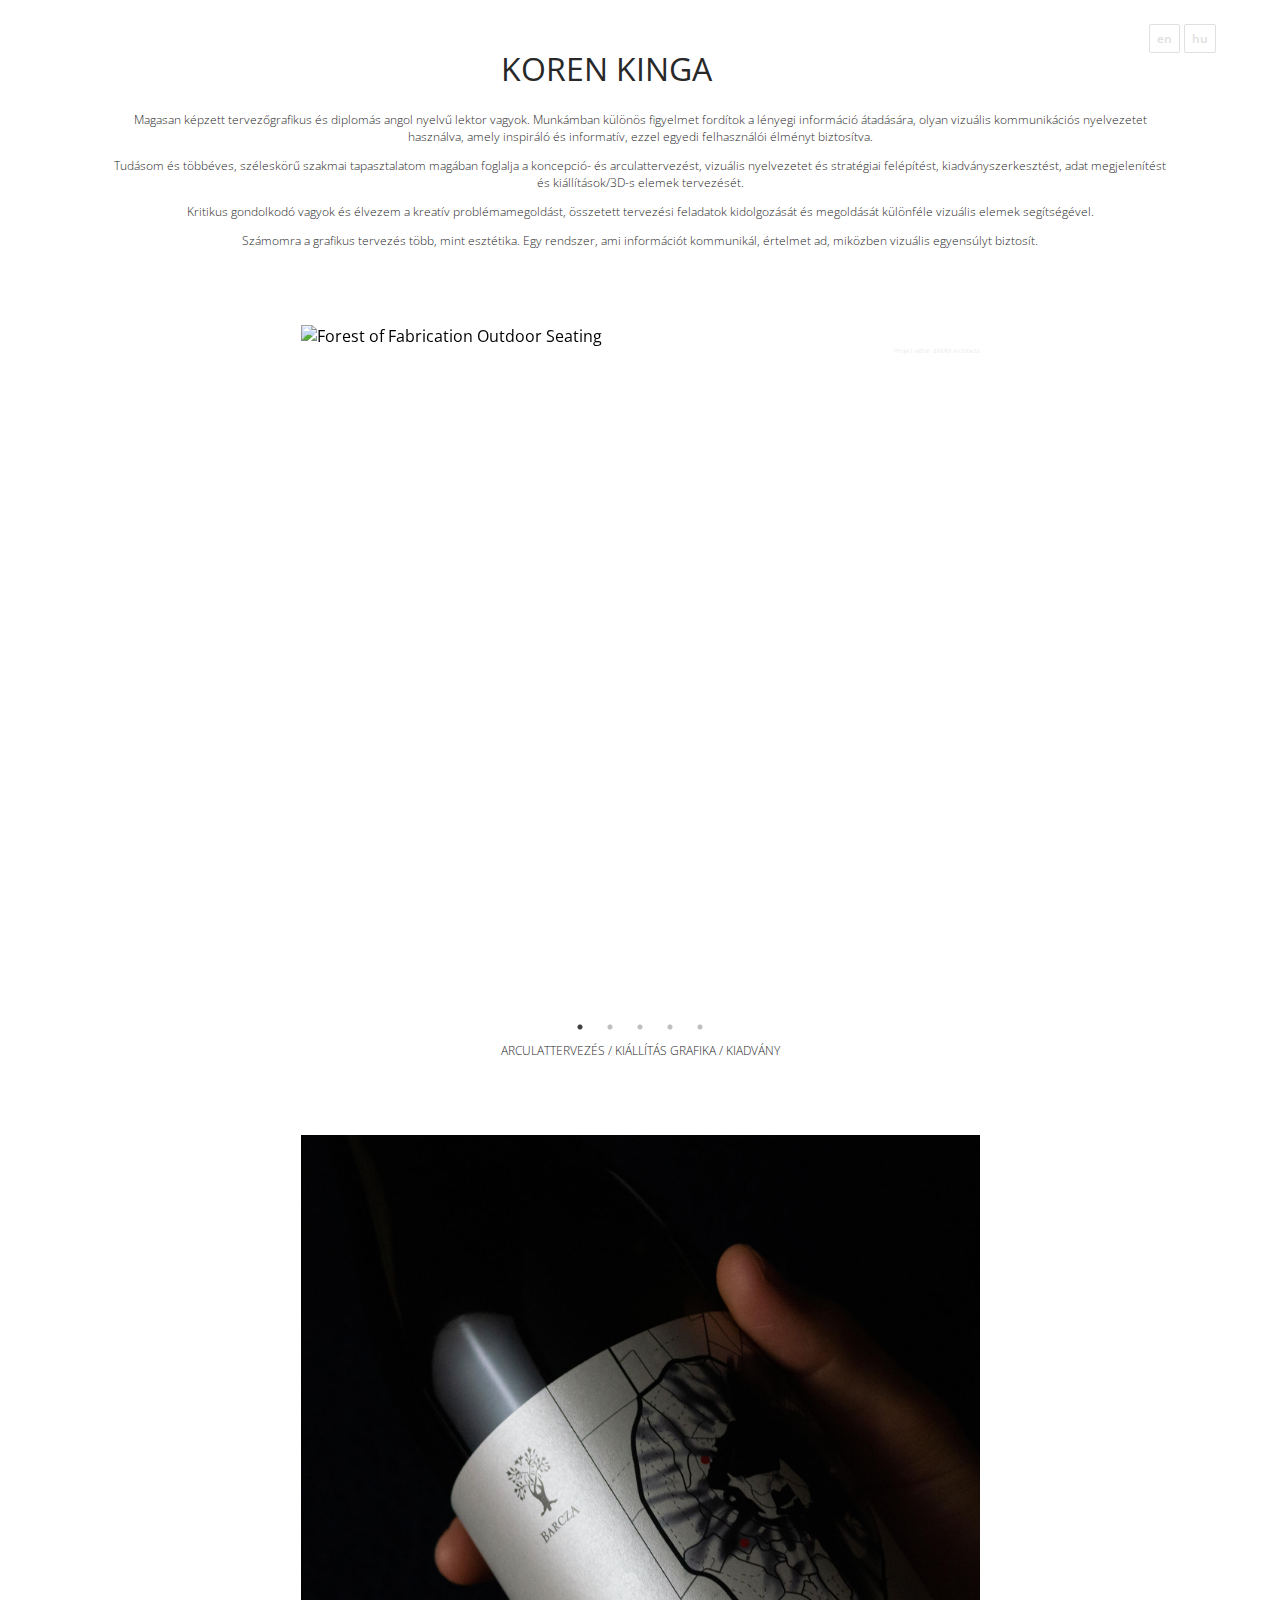
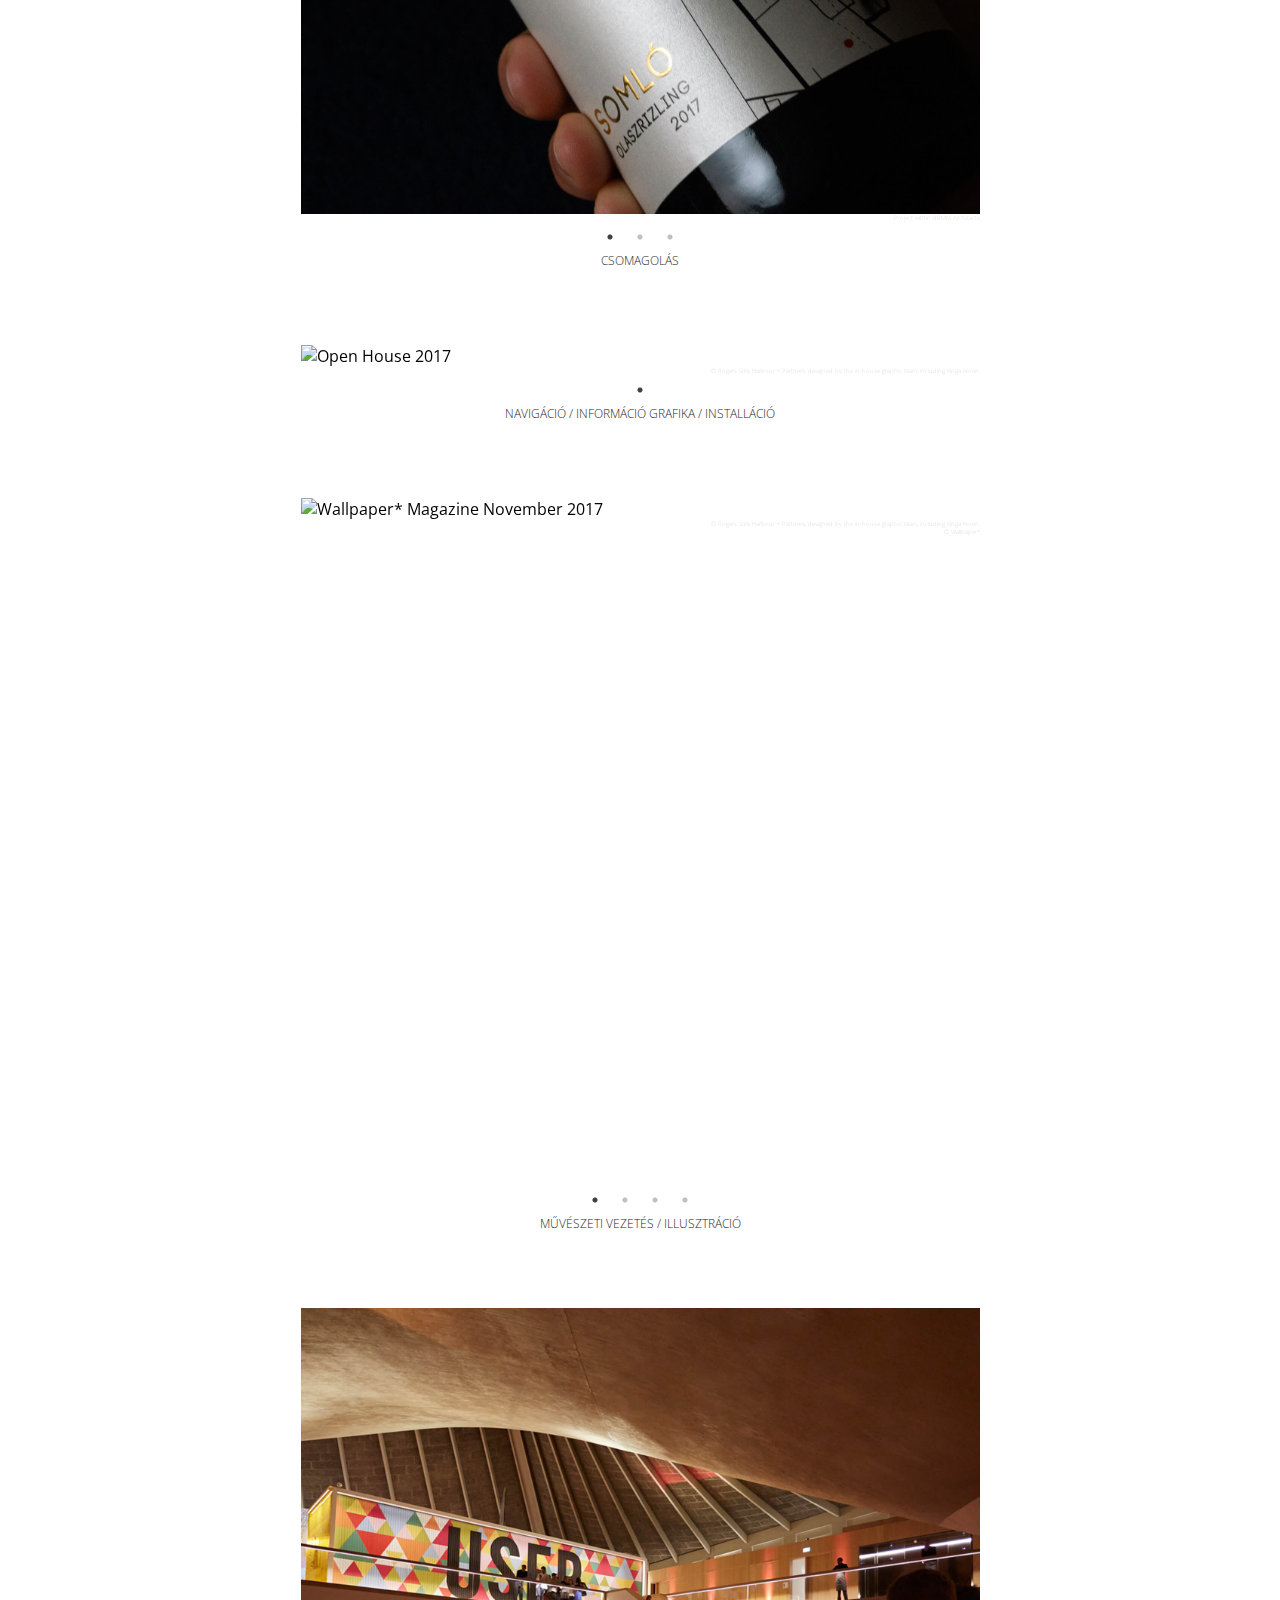
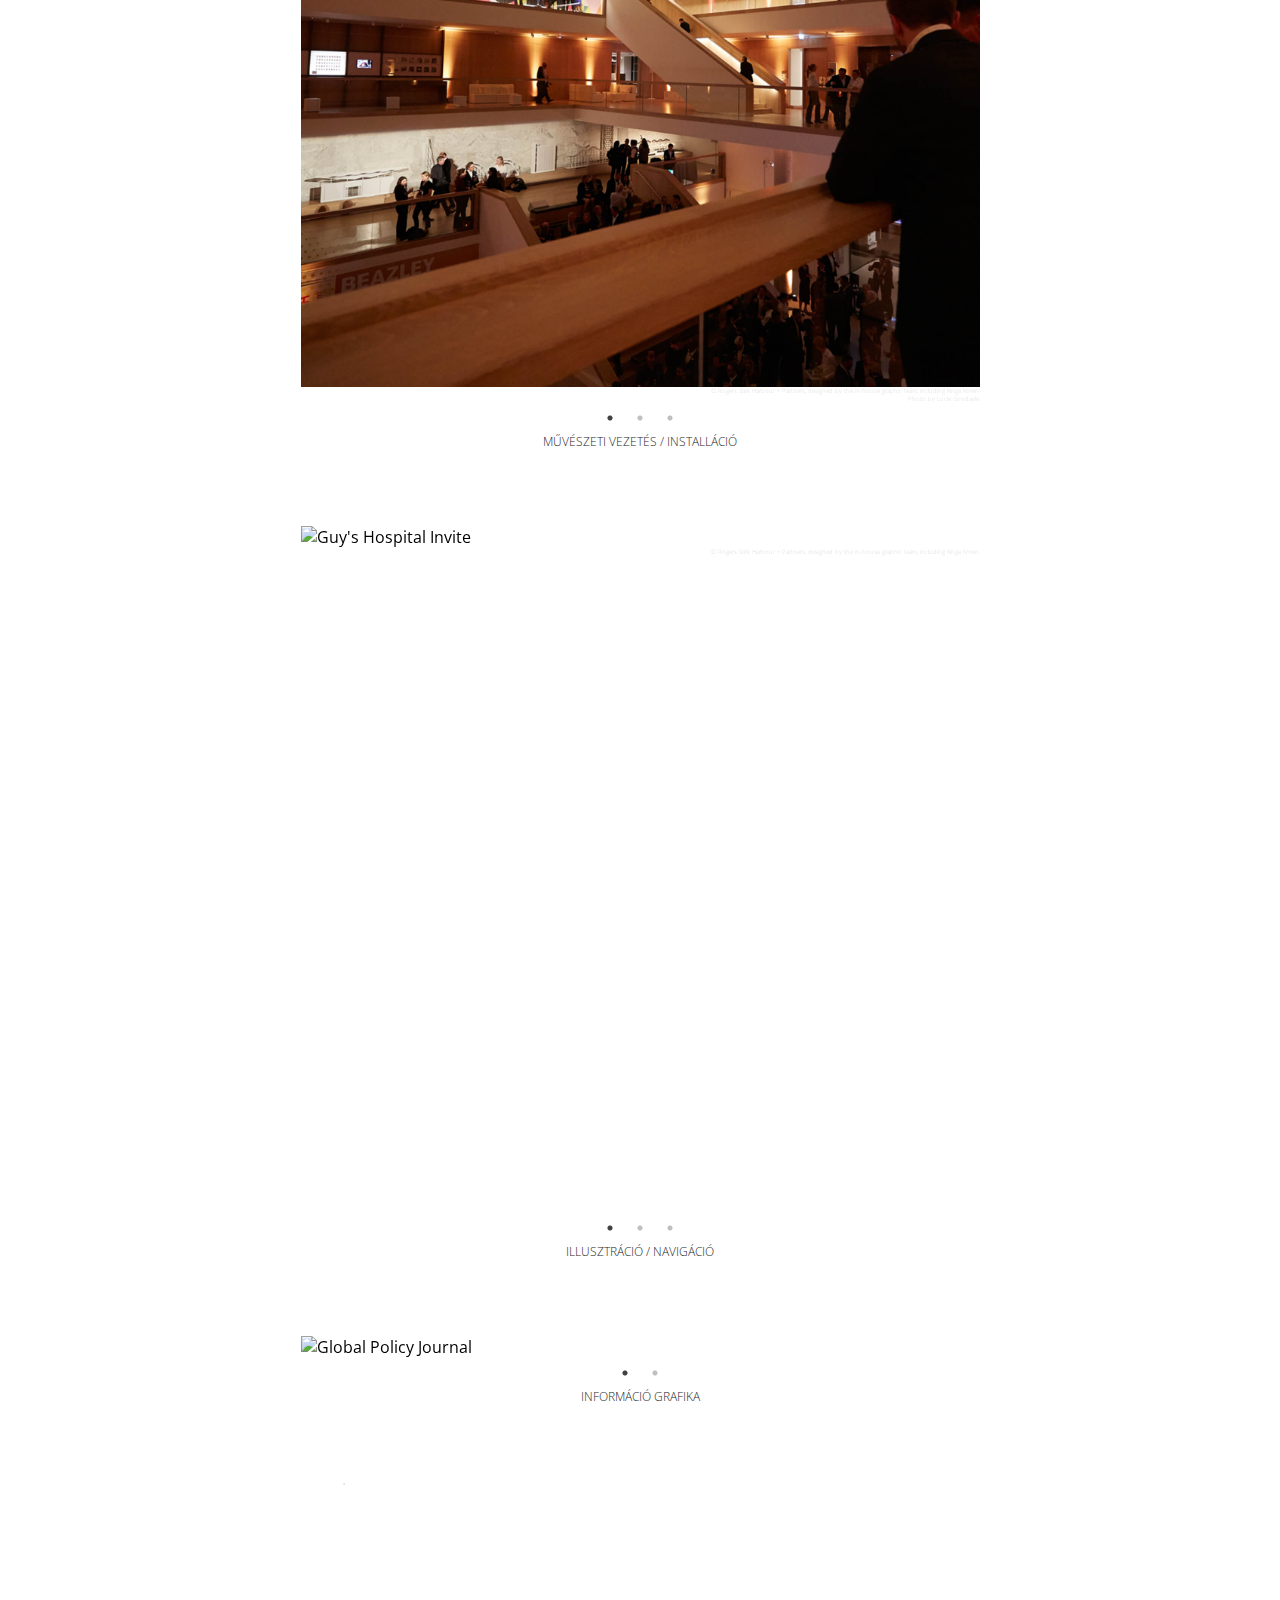
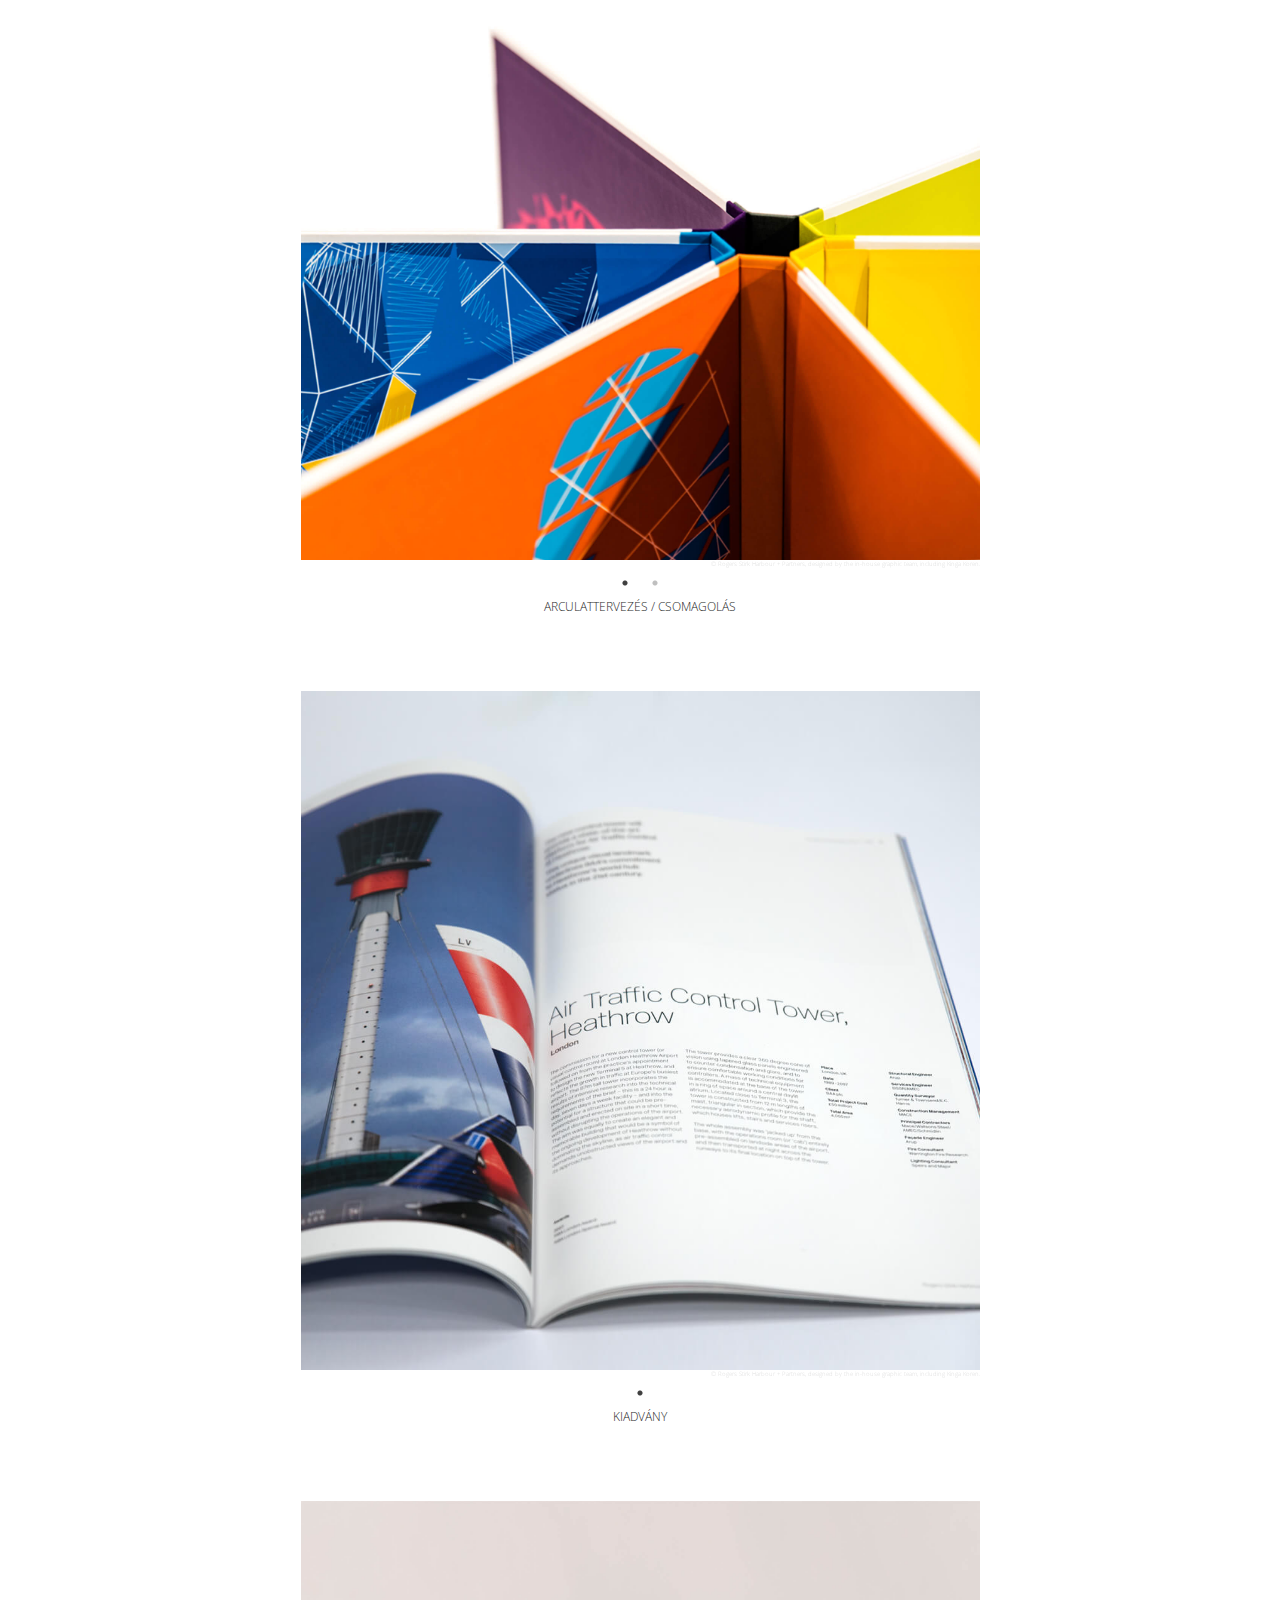
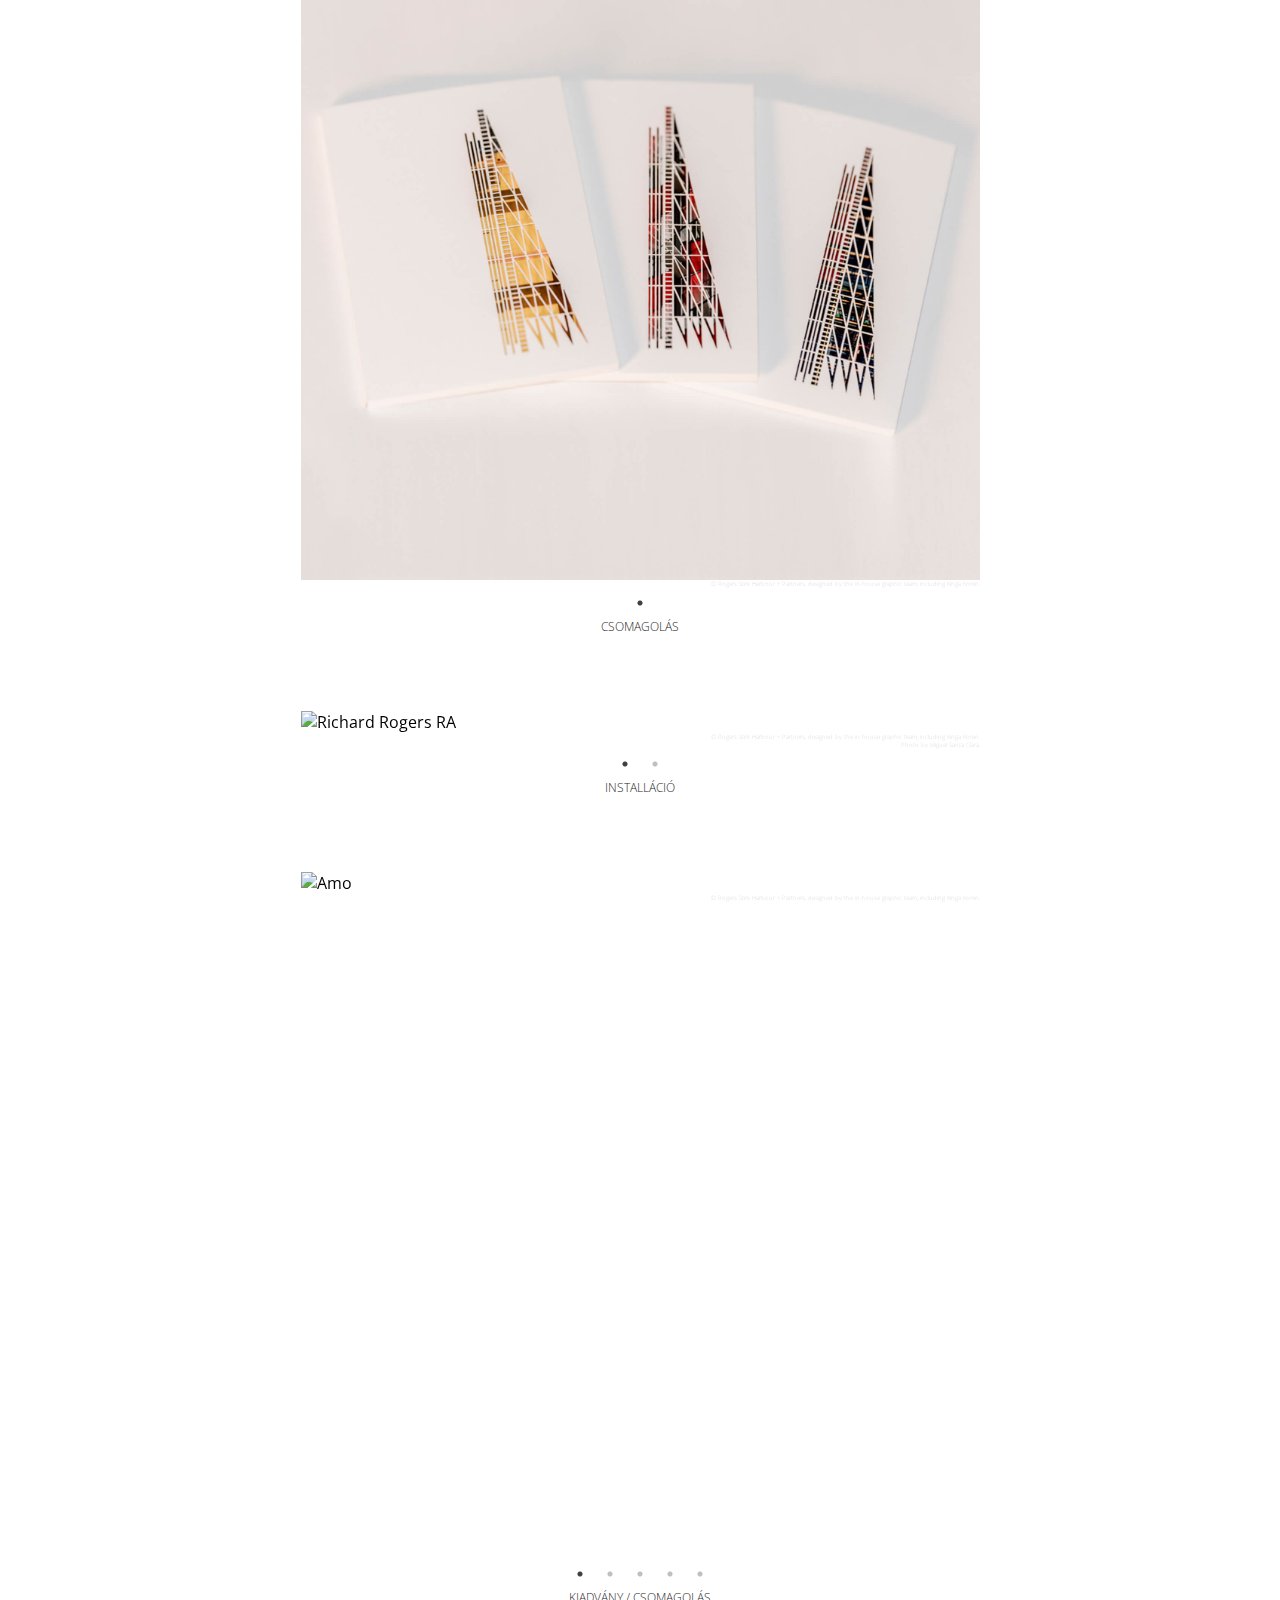
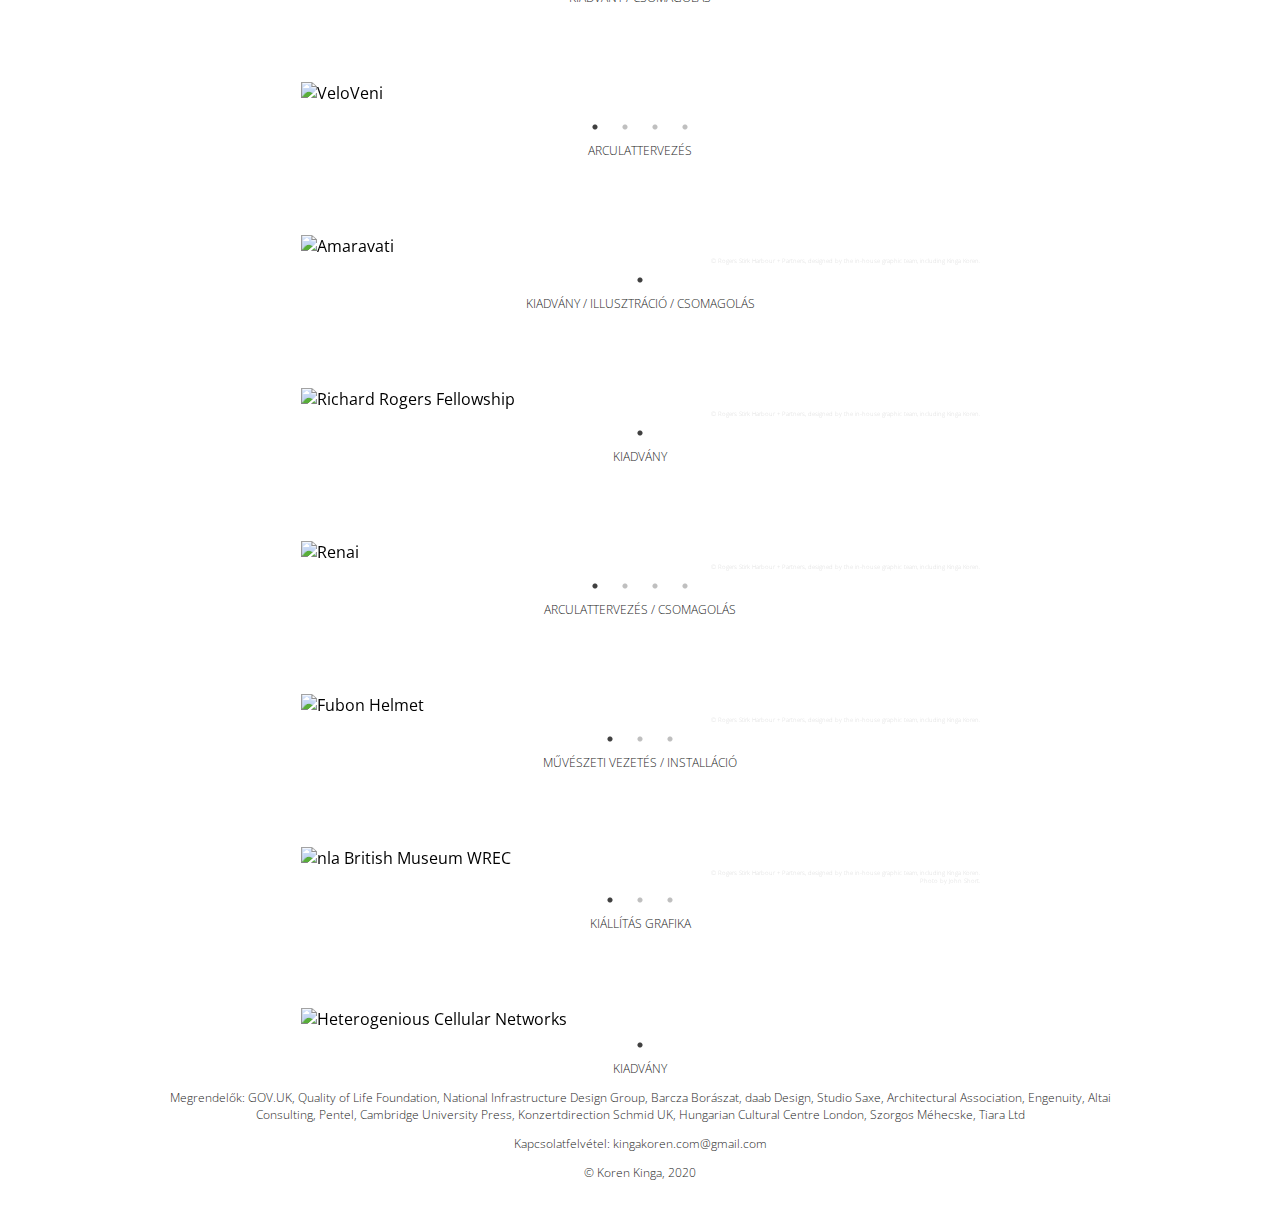
==== hu.html @ 3af0f58b "Text update" ====
<!DOCTYPE html>
<html>
<head>
<meta charset="UTF-8">
<meta name="viewport" content="width=device-width">
<title>Kinga Koren</title>
<link rel="stylesheet" type="text/css" href="application.css" media="screen" />
<link rel="stylesheet" href="https://fonts.googleapis.com/css?family=Open+Sans:300,400,600,700&amp;lang=en" />
<link rel="stylesheet" type="text/css" href="slick/slick.css"/>
<link rel="stylesheet" type="text/css" href="slick/slick-theme.css"/>
</head>

<body>
  <div class='language-block'>
    <a href="./index.html">en</a>
    <a class='active' href="">hu</a>
  </div>
<h1>KOREN KINGA</h1>
<h2>
  <p>Magasan képzett tervezőgrafikus és diplomás angol nyelvű lektor vagyok. Munkámban különös figyelmet fordítok a lényegi információ átadására, olyan vizuális kommunikációs nyelvezetet használva, amely inspiráló és informatív, ezzel egyedi felhasználói élményt biztosítva.</p>
  <p>Tudásom és többéves, széleskörű szakmai tapasztalatom magában foglalja a koncepció- és arculattervezést, vizuális nyelvezetet és stratégiai felépítést, kiadványszerkesztést, adat megjelenítést és kiállítások/3D-s elemek tervezését.</p>
  <p>Kritikus gondolkodó vagyok és élvezem a kreatív problémamegoldást, összetett tervezési feladatok kidolgozását és megoldását különféle vizuális elemek segítségével.</p>
  <p>Számomra a grafikus tervezés több, mint esztétika. Egy rendszer, ami információt kommunikál, értelmet ad, miközben vizuális egyensúlyt biztosít.</p>
</h2>

<section>
  <div class='slick-project project-block'>
    <figure>
      <img src="images/kingakoren_forestoffabricationoutdoorseating.jpg" alt="Forest of Fabrication Outdoor Seating" style="width:100%">
      <figcaption>Project within dRMM Architects</figcaption>
    </figure>
    <figure>
      <img src="images/kingakoren_forestoffabricationstreetfront.jpg" alt="Forest of Fabrication Street Front" style="width:100%">
      <figcaption>Project within dRMM Architects</figcaption>
    </figure>
    <figure>
      <img src="images/kingakoren_forestoffabricationoverview.jpg" alt="Forest of Fabrication" style="width:100%">
      <figcaption>Project within dRMM Architects</figcaption>
    </figure>
    <figure>
      <img src="images/kingakoren_forestoffabricationcollateral.jpg" alt="Forest of Fabrication Collateral" style="width:100%">
      <figcaption>Project within dRMM Architects</figcaption>
    </figure>
    <figure>
      <img src="images/kingakoren_forestoffabricationposter.jpg" alt="Forest of Fabrication Poster" style="width:100%">
      <figcaption>Project within dRMM Architects</figcaption>
    </figure>
  </div>
  <h2><p></p>ARCULATTERVEZÉS / KIÁLLÍTÁS GRAFIKA / KIADVÁNY</h2>

  <div class='slick-project project-block'>
    <figure>
      <img src="images/kingakoren_barcza1.jpg" alt="Barcza Pinc&#233;szet" style="width:100%">
      <figcaption>Project within dRMM Architects</figcaption>
    </figure>
    <figure>
      <img src="images/kingakoren_barcza2.jpg" alt="Barcza Pinc&#233;szet" style="width:100%">
      <figcaption>Project within dRMM Architects</figcaption>
    </figure>
    <figure>
      <img src="images/kingakoren_barcza3.jpg" alt="Barcza Pinc&#233;szet" style="width:100%">
    </figure>
  </div>
  <h2><p></p>CSOMAGOLÁS</h2>

  <div class='slick-project project-block'>
    <figure>
      <img src="images/kingakoren_openhouse2017.jpg" alt="Open House 2017" style="width:100%">
      <figcaption>&#169; Rogers Stirk Harbour + Partners, designed by the in-house graphic team, including Kinga Koren.</figcaption>
    </figure>
  </div>
  <h2>NAVIGÁCIÓ / INFORMÁCIÓ GRAFIKA / INSTALLÁCIÓ</h2>

  <div class='slick-project project-block'>
    <figure>
      <img src="images/kingakoren_wallpaper1.jpg" alt="Wallpaper* Magazine November 2017" style="width:100%">
      <figcaption>&#169; Rogers Stirk Harbour + Partners, designed by the in-house graphic team, including Kinga Koren.</figcaption>
      <figcaption>&#169; Wallpaper*</figcaption>
    </figure>
    <figure>
      <img src="images/kingakoren_wallpaper2.jpg" alt="Wallpaper* Magazine November 2017" style="width:100%">
      <figcaption>&#169; Rogers Stirk Harbour + Partners, designed by the in-house graphic team, including Kinga Koren.</figcaption>
    </figure>
    <figure>
      <img src="images/kingakoren_wallpaper3.jpg" alt="Wallpaper* Magazine November 2017" style="width:100%">
      <figcaption>&#169; Rogers Stirk Harbour + Partners, designed by the in-house graphic team, including Kinga Koren.</figcaption>
    </figure>
    <figure>
      <img src="images/kingakoren_barangaroo.jpg" alt="Barangaroo" style="width:100%">
      <figcaption>&#169; Rogers Stirk Harbour + Partners, designed by the in-house graphic team, including Kinga Koren.</figcaption>
    </figure>
  </div>
  <h2>MŰVÉSZETI VEZETÉS / ILLUSZTRÁCIÓ</h2>

  <div class='slick-project project-block'>
    <figure>
      <img src="images/kingakoren_rshp10a.jpg" alt="RSHP's 10th Anniversary Party" style="width:100%">
      <figcaption>&#169; Rogers Stirk Harbour + Partners, designed by the in-house graphic team, including Kinga Koren.</figcaption>
      <figcaption>Photo by Lucie Goodayle.</figcaption>
    </figure>
    <figure>
      <img src="images/kingakoren_rshp10b.jpg" alt="RSHP's 10th Anniversary Party Installation" style="width:100%">
      <figcaption>&#169; Rogers Stirk Harbour + Partners, designed by the in-house graphic team, including Kinga Koren. Photo by Lucie Goodayle.</figcaption>
    </figure>
    <figure>
      <img src="images/kingakoren_rshp10c.jpg" alt="RSHP's 10th Anniversary Party Installation" style="width:100%">
      <figcaption>&#169; Rogers Stirk Harbour + Partners, designed by the in-house graphic team, including Kinga Koren. Photo by Lucie Goodayle.</figcaption>
    </figure>
  </div>
  <h2>MŰVÉSZETI VEZETÉS / INSTALLÁCIÓ</h2>

  <div class='slick-project project-block'>
    <figure>
      <img src="images/kingakoren_guyshospitalinvite.jpg" alt="Guy's Hospital Invite" style="width:100%">
      <figcaption>&#169; Rogers Stirk Harbour + Partners, designed by the in-house graphic team, including Kinga Koren.</figcaption>
    </figure>
    <figure>
      <img src="images/kingakoren_guyshospitalsavethedate.jpg" alt="Guy's Hospital Map" style="width:100%">
      <figcaption>&#169; Rogers Stirk Harbour + Partners, designed by the in-house graphic team, including Kinga Koren.</figcaption>
    </figure>
    <figure>
      <img src="images/kingakoren_guyshospitalmap.jpg" alt="Guy's Hospital Map" style="width:100%">
      <figcaption>&#169; Rogers Stirk Harbour + Partners, designed by the in-house graphic team, including Kinga Koren.</figcaption>
    </figure>
  </div>
  <h2>ILLUSZTRÁCIÓ / NAVIGÁCIÓ</h2>

  <div class='slick-project project-block'>
    <figure>
      <img src="images/kingakoren_globalpolicyjournal1.jpg" alt="Global Policy Journal" style="width:100%">
      <figcaption></figcaption>
    </figure>
    <figure>
      <img src="images/kingakoren_globalpolicyjournal2.jpg" alt="Global Policy Journal" style="width:100%">
      <figcaption></figcaption>
    </figure>
  </div>
  <h2>INFORMÁCIÓ GRAFIKA</h2>

  <div class='slick-project project-block'>
    <figure>
      <img src="images/kingakoren_melbournemetro2.jpg" alt="Melbourne Metro Arden" style="width:100%">
      <figcaption>&#169; Rogers Stirk Harbour + Partners, designed by the in-house graphic team, including Kinga Koren.</figcaption>
    </figure>
    <figure>
      <img src="images/kingakoren_melbournemetro1.jpg" alt="Melbourne Metro" style="width:100%">
      <figcaption>&#169; Rogers Stirk Harbour + Partners, designed by the in-house graphic team, including Kinga Koren.</figcaption>
    </figure>
  </div>
  <h2>ARCULATTERVEZÉS / CSOMAGOLÁS</h2>

  <div class='slick-project project-block'>
    <figure>
      <img src="images/kingakoren_rshpcatalogue.jpg" alt="RSHP Catalogue" style="width:100%">
      <figcaption>&#169; Rogers Stirk Harbour + Partners, designed by the in-house graphic team, including Kinga Koren.</figcaption>
    </figure>
  </div>
  <h2>KIADVÁNY</h2>

  <div class='slick-project project-block'>
    <figure>
      <img src="images/kingakoren_postcardpack.jpg" alt="Postcards" style="width:100%">
      <figcaption>&#169; Rogers Stirk Harbour + Partners, designed by the in-house graphic team, including Kinga Koren.</figcaption>
    </figure>
  </div>
  <h2>CSOMAGOLÁS</h2>

  <div class='slick-project project-block'>
    <figure>
      <img src="images/kingakoren_richardrogersexhibition1.jpg" alt="Richard Rogers RA" style="width:100%">
      <figcaption>&#169; Rogers Stirk Harbour + Partners, designed by the in-house graphic team, including Kinga Koren.</figcaption>
      <figcaption>Photo by Miguel Santa Clara.</figcaption>
    </figure>
    <figure>
      <img src="images/kingakoren_richardrogersexhibition2.jpg" alt="Richard Rogers RA" style="width:100%">
      <figcaption>&#169; Rogers Stirk Harbour + Partners, designed by the in-house graphic team, including Kinga Koren.</figcaption>
      <figcaption>Photo by Miguel Santa Clara.</figcaption>
    </figure>
  </div>
  <h2>INSTALLÁCIÓ</h2>

  <div class='slick-project project-block'>
    <figure>
      <img src="images/kingakoren_amo1.jpg" alt="Amo" style="width:100%">
      <figcaption>&#169; Rogers Stirk Harbour + Partners, designed by the in-house graphic team, including Kinga Koren.</figcaption>
    </figure>
    <figure>
      <img src="images/kingakoren_amo2.jpg" alt="Amo" style="width:100%">
      <figcaption>&#169; Rogers Stirk Harbour + Partners, designed by the in-house graphic team, including Kinga Koren.</figcaption>
    </figure>
    <figure>
      <img src="images/kingakoren_amopages.jpg" alt="Amo" style="width:100%">
      <figcaption>&#169; Rogers Stirk Harbour + Partners, designed by the in-house graphic team, including Kinga Koren.</figcaption>
    </figure>
    <figure>
      <img src="images/kingakoren_amospread.jpg" alt="Amo" style="width:100%">
      <figcaption>&#169; Rogers Stirk Harbour + Partners, designed by the in-house graphic team, including Kinga Koren.</figcaption>
    </figure>
    <figure>
      <img src="images/kingakoren_amo3.jpg" alt="Amo" style="width:100%">
      <figcaption>&#169; Rogers Stirk Harbour + Partners, designed by the in-house graphic team, including Kinga Koren.</figcaption>
    </figure>
  </div>
  <h2>KIADVÁNY / CSOMAGOLÁS</h2>

  <div class='slick-project project-block'>
    <figure>
      <img src="images/kingakoren_velovenilogo.jpg" alt="VeloVeni" style="width:100%">
      <figcaption></figcaption>
    </figure>
    <figure>
      <img src="images/kingakoren_veloveni1.jpg" alt="VeloVeni" style="width:100%">
      <figcaption>Photo by Mark Gorton, Rogers Stirk Harbour + Partners.</figcaption>
    </figure>
    <figure>
      <img src="images/kingakoren_veloveni2.jpg" alt="VeloVeni" style="width:100%">
      <figcaption></figcaption>
    </figure>
    <figure>
      <img src="images/kingakoren_veloveni3.jpg" alt="VeloVeni" style="width:100%">
      <figcaption></figcaption>
    </figure>
  </div>
  <h2>ARCULATTERVEZÉS</h2>

  <div class='slick-project project-block'>
    <figure>
      <img src="images/kingakoren_amaravati.jpg" alt="Amaravati" style="width:100%">
      <figcaption>&#169; Rogers Stirk Harbour + Partners, designed by the in-house graphic team, including Kinga Koren.</figcaption>
    </figure>
  </div>
  <h2>KIADVÁNY / ILLUSZTRÁCIÓ / CSOMAGOLÁS</h2>

  <div class='slick-project project-block'>
    <figure>
      <img src="images/kingakoren_rrfellowship.jpg" alt="Richard Rogers Fellowship" style="width:100%">
      <figcaption>&#169; Rogers Stirk Harbour + Partners, designed by the in-house graphic team, including Kinga Koren.</figcaption>
    </figure>
  </div>
  <h2>KIADVÁNY</h2>

  <div class='slick-project project-block'>
    <figure>
      <img src="images/kingakoren_renai1.jpg" alt="Renai" style="width:100%">
      <figcaption>&#169; Rogers Stirk Harbour + Partners, designed by the in-house graphic team, including Kinga Koren.</figcaption>
    </figure>
    <figure>
      <img src="images/kingakoren_renailogo.jpg" alt="Renai" style="width:100%">
      <figcaption>&#169; Rogers Stirk Harbour + Partners, designed by the in-house graphic team, including Kinga Koren.</figcaption>
    </figure>
    <figure>
      <img src="images/kingakoren_renaicover.jpg" alt="Renai" style="width:100%">
      <figcaption>&#169; Rogers Stirk Harbour + Partners, designed by the in-house graphic team, including Kinga Koren.</figcaption>
    </figure>
    <figure>
      <img src="images/kingakoren_renai2.jpg" alt="Renai" style="width:100%">
      <figcaption>&#169; Rogers Stirk Harbour + Partners, designed by the in-house graphic team, including Kinga Koren.</figcaption>
    </figure>
  </div>
  <h2>ARCULATTERVEZÉS / CSOMAGOLÁS</h2>

  <div class='slick-project project-block'>
    <figure>
      <img src="images/kingakoren_fubonhelmet1.jpg" alt="Fubon Helmet" style="width:100%">
      <figcaption>&#169; Rogers Stirk Harbour + Partners, designed by the in-house graphic team, including Kinga Koren.</figcaption>
    </figure>
    <figure>
      <img src="images/kingakoren_fubonhelmet2.jpg" alt="Fubon Helmet" style="width:100%">
      <figcaption>&#169; Rogers Stirk Harbour + Partners, designed by the in-house graphic team, including Kinga Koren.</figcaption>
    </figure>
    <figure>
      <img src="images/kingakoren_fubonhelmet3.jpg" alt="Fubon Helmet" style="width:100%">
      <figcaption>&#169; Rogers Stirk Harbour + Partners, designed by the in-house graphic team, including Kinga Koren.</figcaption>
    </figure>
  </div>
  <h2>MŰVÉSZETI VEZETÉS / INSTALLÁCIÓ</h2>

  <div class='slick-project project-block'>
    <figure>
      <img src="images/kingakoren_nlabritishmuseum1.jpg" alt="nla British Museum WREC" style="width:100%">
      <figcaption>&#169; Rogers Stirk Harbour + Partners, designed by the in-house graphic team, including Kinga Koren.</figcaption>
      <figcaption>Photo by John Short.</figcaption>
    </figure>
    <figure>
      <img src="images/kingakoren_nlabritishmuseum2.jpg" alt="nla British Museum WREC" style="width:100%">
      <figcaption>&#169; Rogers Stirk Harbour + Partners, designed by the in-house graphic team, including Kinga Koren.</figcaption>
      <figcaption>Photo by John Short.</figcaption>
    </figure>
    <figure>
      <img src="images/kingakoren_nlabritishmuseum3.jpg" alt="nla British Museum WREC" style="width:100%">
      <figcaption>&#169; Rogers Stirk Harbour + Partners, designed by the in-house graphic team, including Kinga Koren.</figcaption>
      <figcaption>Photo by John Short.</figcaption>
    </figure>
  </div>
  <h2>KIÁLLÍTÁS GRAFIKA</h2>

  <div class='slick-project project-block'>
    <figure>
      <img src="images/kingakoren_heterogeniouscellularnetworks.jpg" alt="Heterogenious Cellular Networks" style="width:100%">
      <figcaption></figcaption>
    </figure>
  </div>
  <h2>KIADVÁNY</h2>

  <h3>
    <p>Megrendelők: GOV.UK, Quality of Life Foundation, National Infrastructure Design Group, Barcza Borászat, daab Design, Studio Saxe, Architectural Association, Engenuity, Altai Consulting, Pentel, Cambridge University Press, Konzertdirection Schmid UK, Hungarian Cultural Centre London, Szorgos Méhecske, Tiara Ltd</p>
    <p>Kapcsolatfelvétel: kingakoren.com@gmail.com</p>
    <p></p>
    <p></p>
        <p>&#169; Koren Kinga, 2020</p>
    <p></p>
  </h3>
</section>

  <script type="text/javascript" src="https://code.jquery.com/jquery-3.4.1.min.js"></script>
  <script type="text/javascript" src="slick/slick.min.js"></script>

  <script type="text/javascript">
    $(document).ready(function(){
      $('.slick-project').slick({
        arrows: false,
        dots: true
      });
    });
  </script>

</body>

</html>
---- application.css ----
body {
   font-family: 'Open Sans',sans-serif;
   margin: 0;
   padding: 2% 5%;
}
div, figure {
  outline: none;
  margin-bottom: 0;
}
section {
  margin: 10px auto;
  padding: 0 3%;
  position: relative;
}

.project-block {
  width: 70%;
  margin: 60px auto 0px;
}

p {
  display: block;
  margin-top: 1em;
  margin-bottom: 1em;
  margin-left: 50px;
  margin-right: 50px;
}

@media only screen and (max-width: 600px)  {
  .project-block {
    width: 90%;
    margin: 40px auto 0px;
  }
  figure {
    margin: 0 auto;
  }
  p {
    margin: 1em 2%;
  }
}

h1 {
  color: #282828;
  font-weight: 400;
  text-align: center;
}

h2 {
  color: #282828;
  font-weight: 300;
  font-size: 12px;
  text-align: center;
}

h3 {
  color: #282828;
  font-weight: 300;
  font-size: 12px;
  text-align: center;
}

figcaption {
  color: #E0E0E0;
  font-weight: 300;
  font-size: 6px;
  text-align: right;
}

.language-block > a {
  color: #E0E0E0;
  font-weight: 600;
  font-size: 12px;
  text-align: center;
  text-decoration: none;
  padding: 5px 7px;
  border: 1px solid #E0E0E0;
  border-radius: 2px;
}

.language-block a:hover:not(.active) {
  color: #282828;
  border: 1px solid #282828;
  background-color: #ffffff;
}

.language-block {
  float: right;
}

.language-block a.active {
  color: #E0E0E0;
  cursor: default;
}
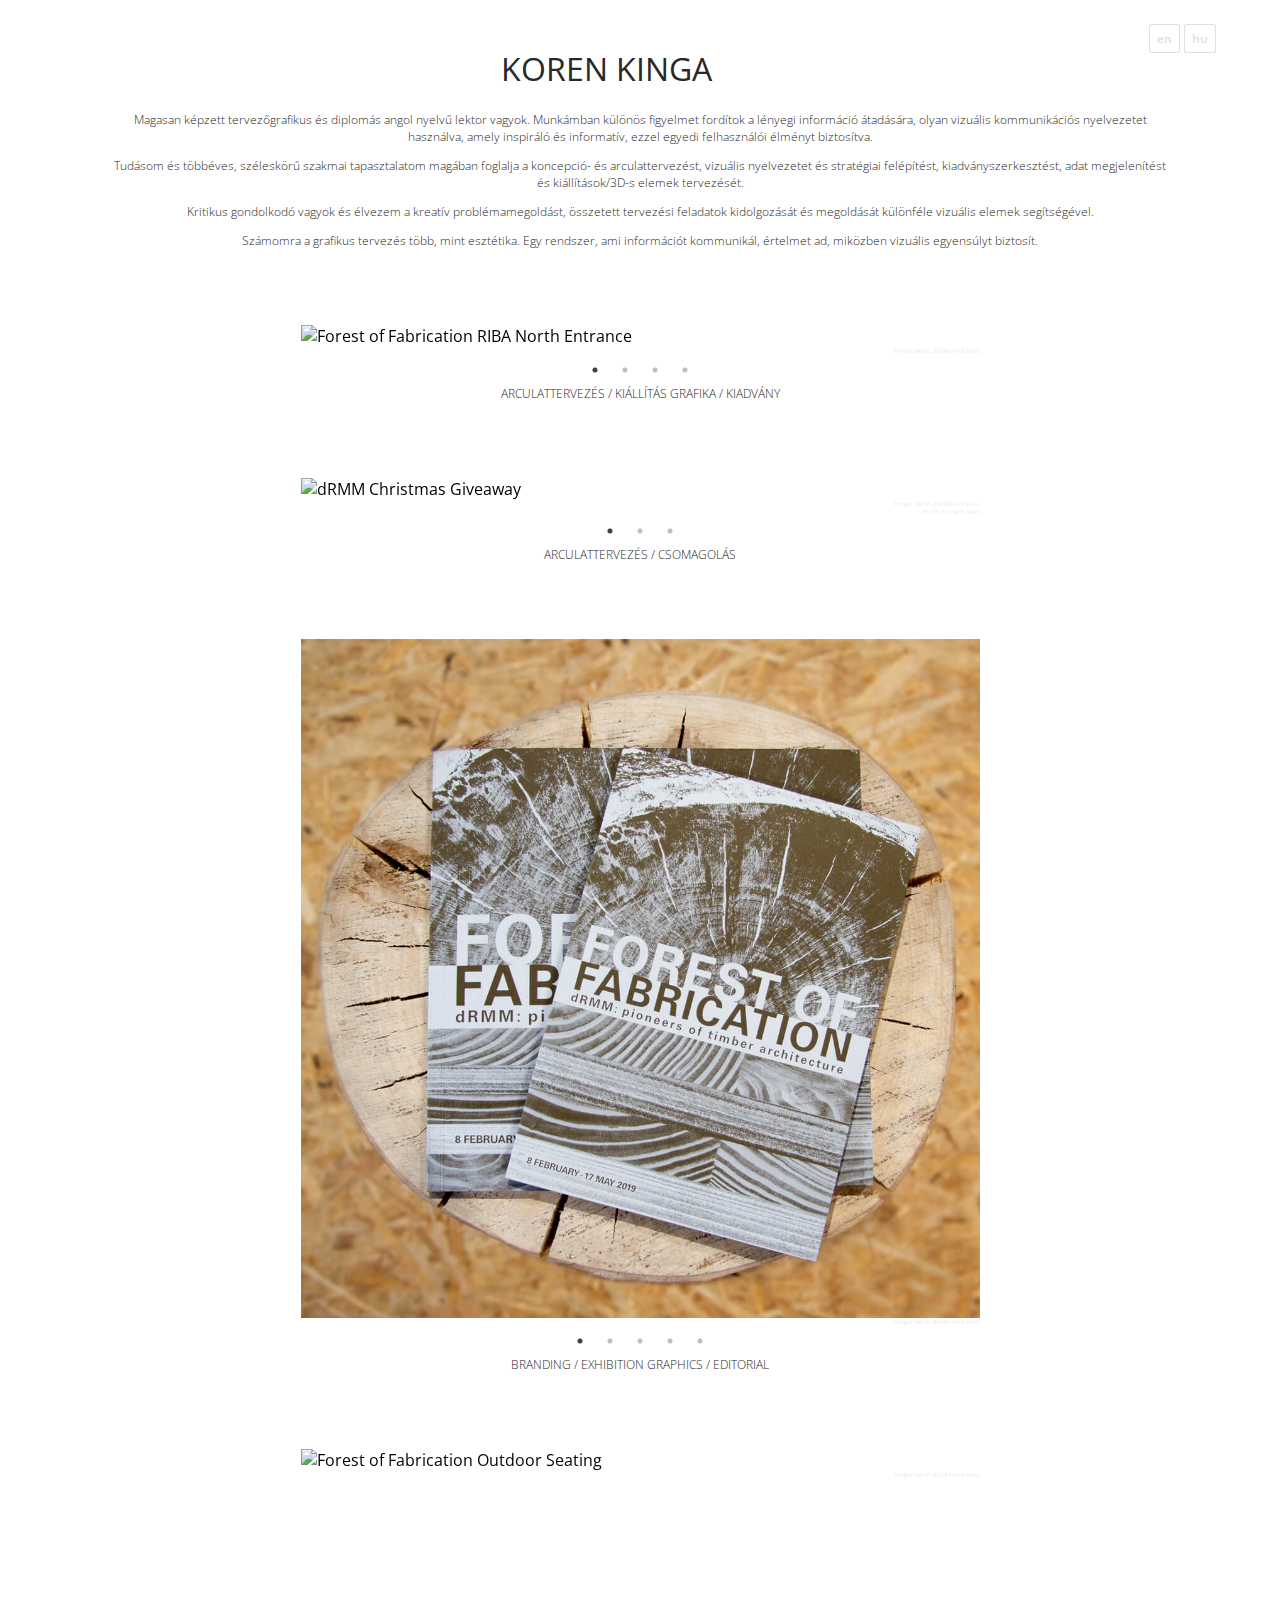
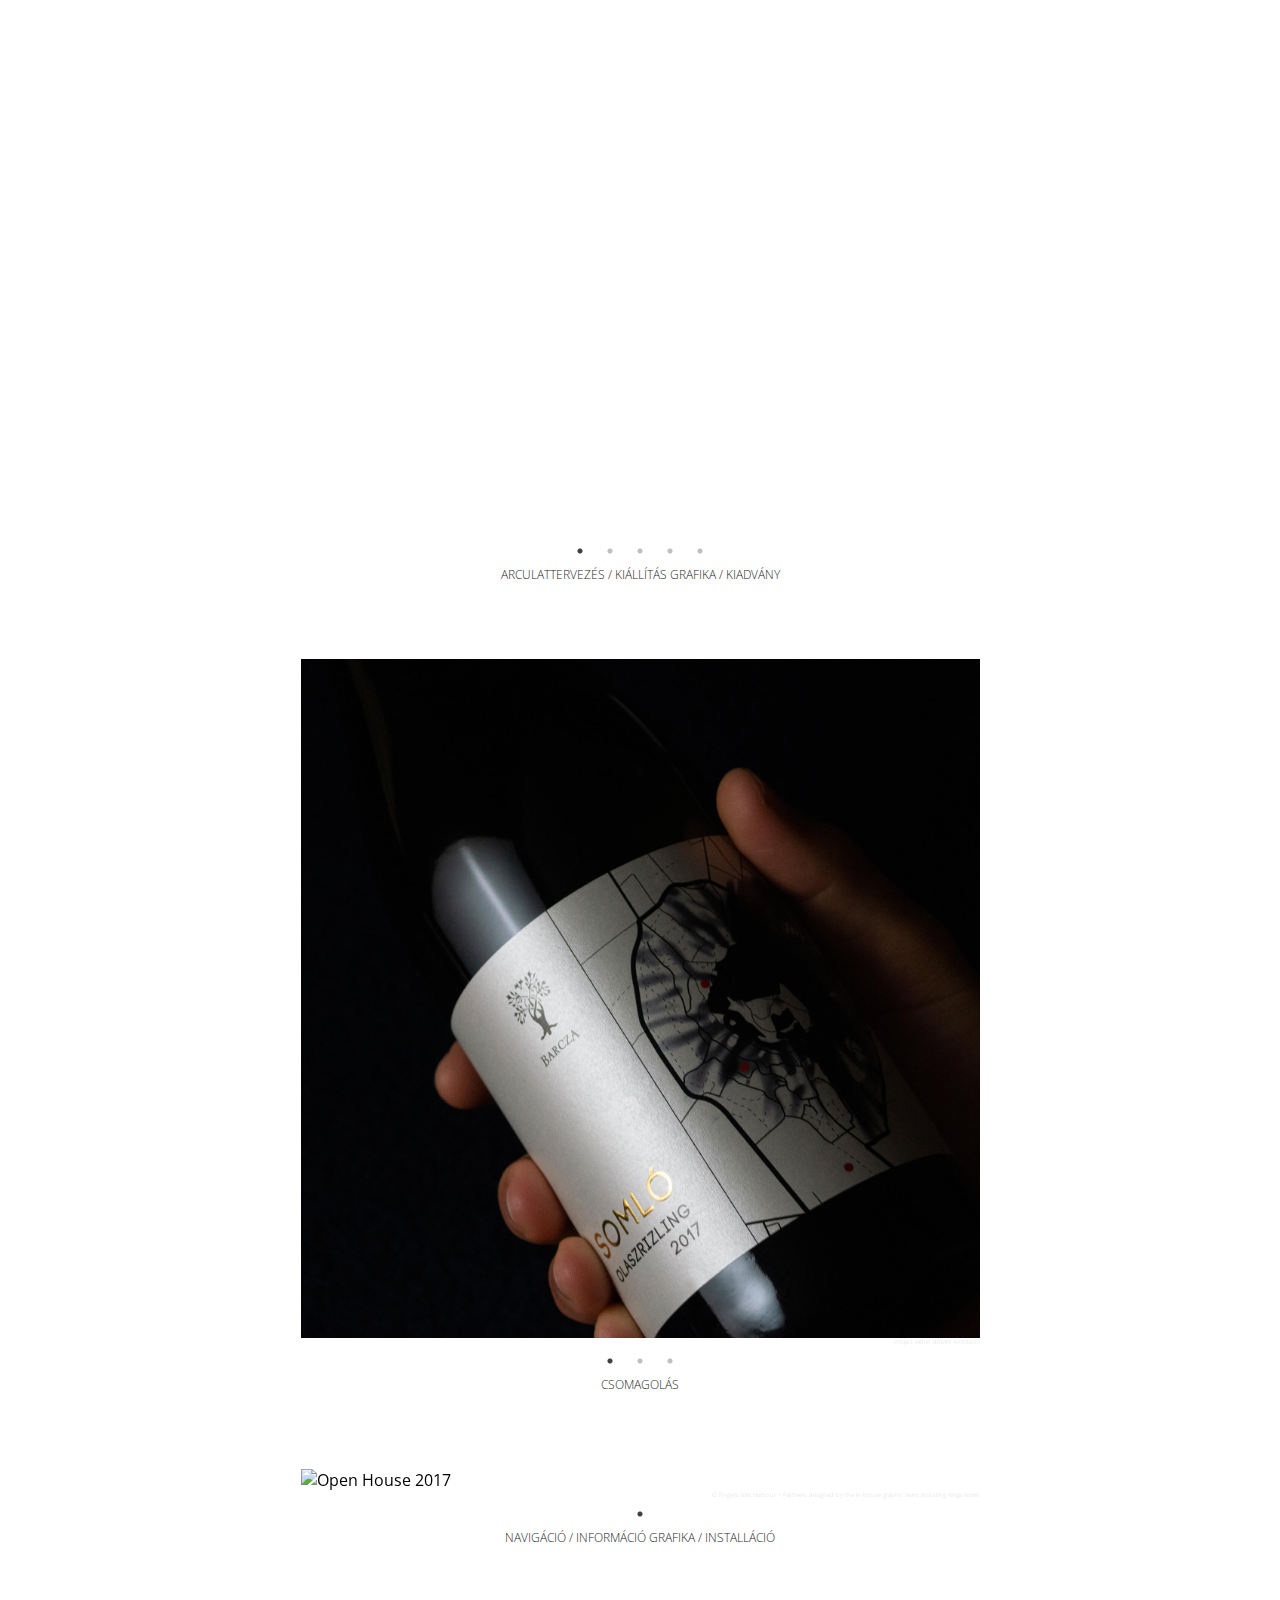
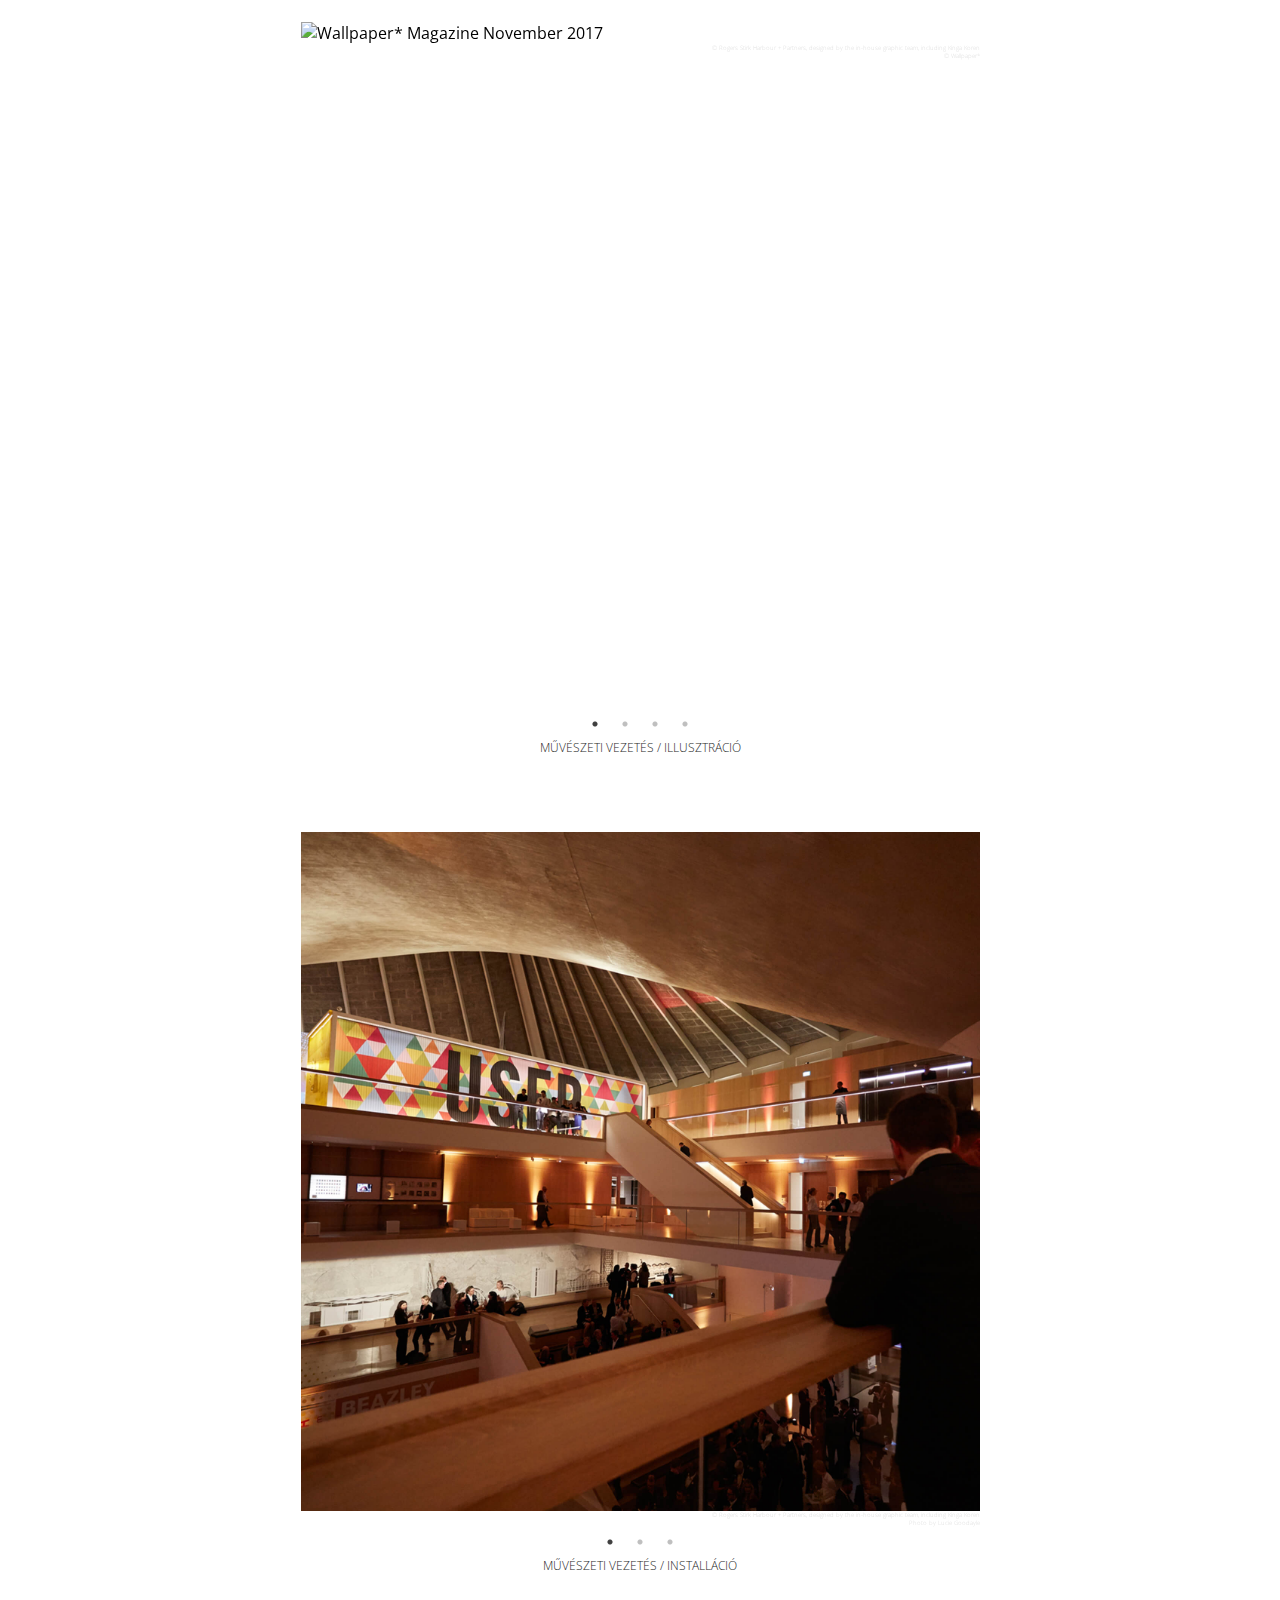
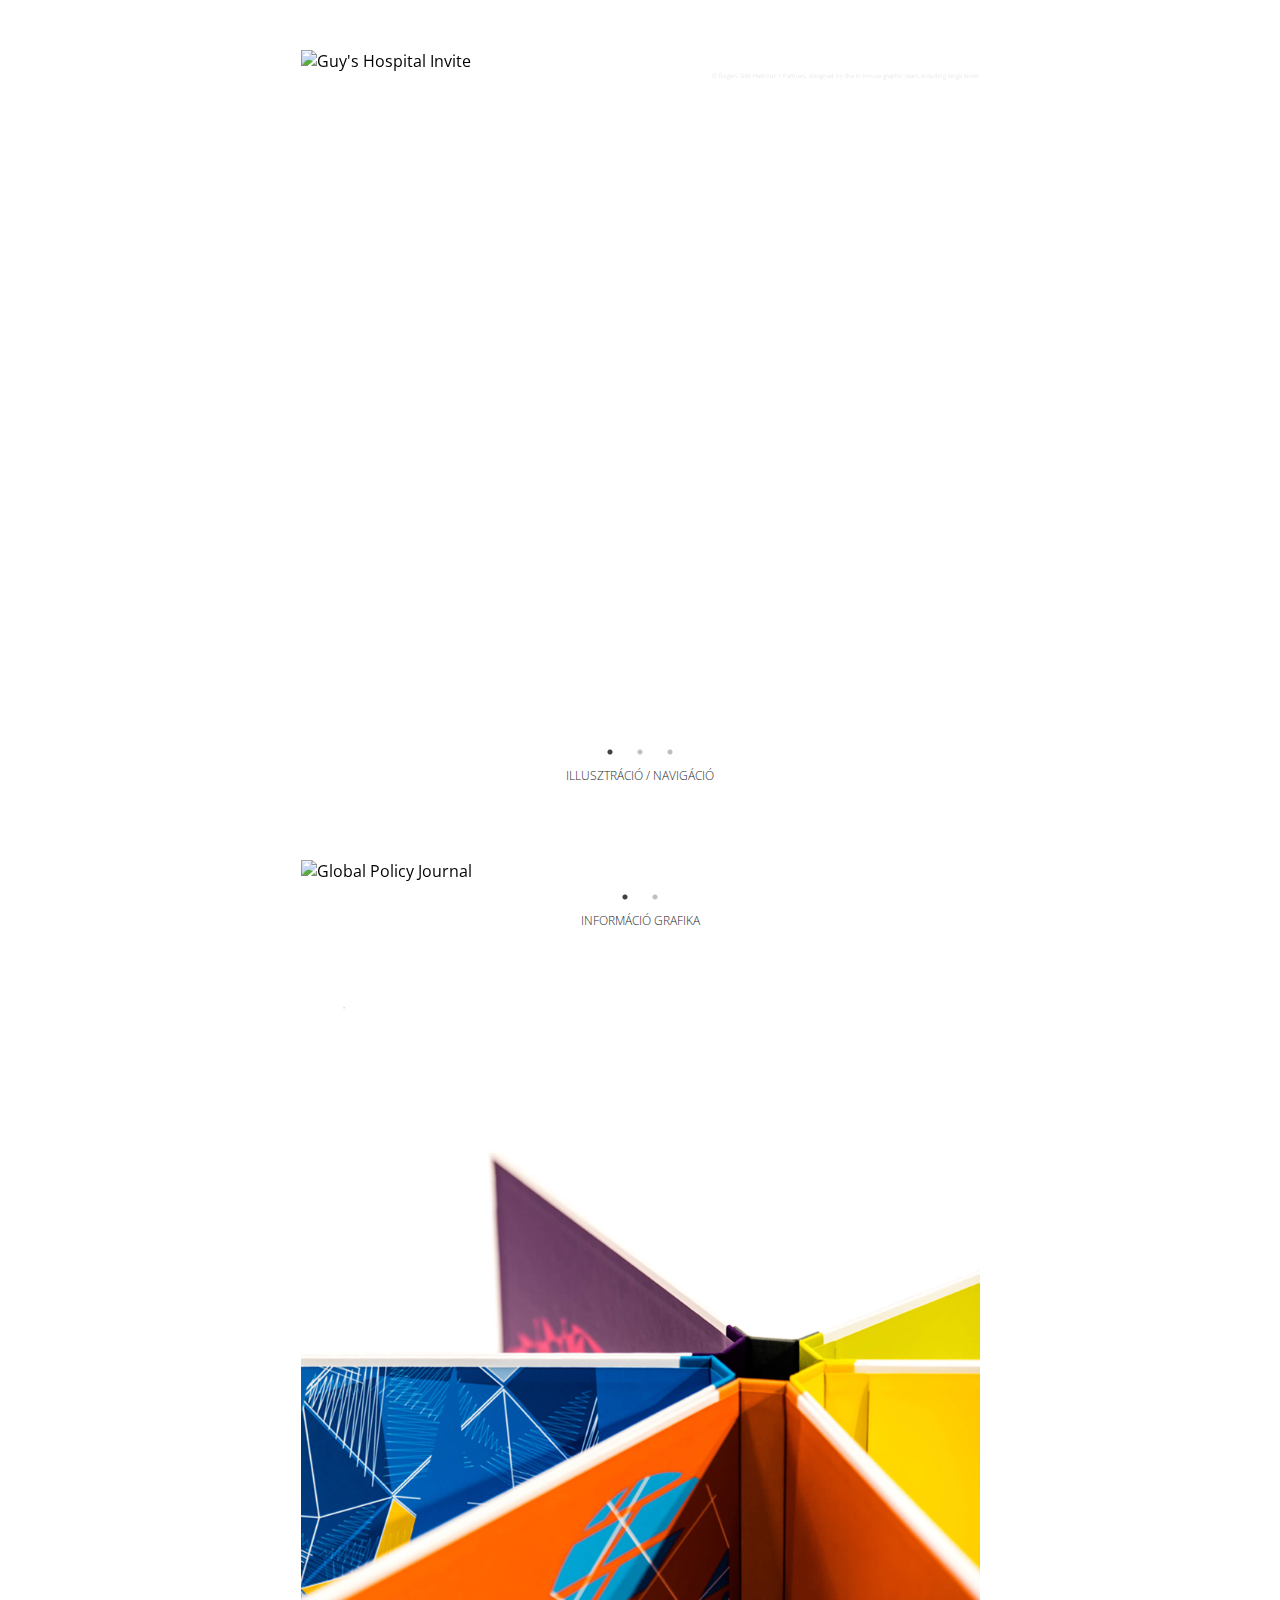
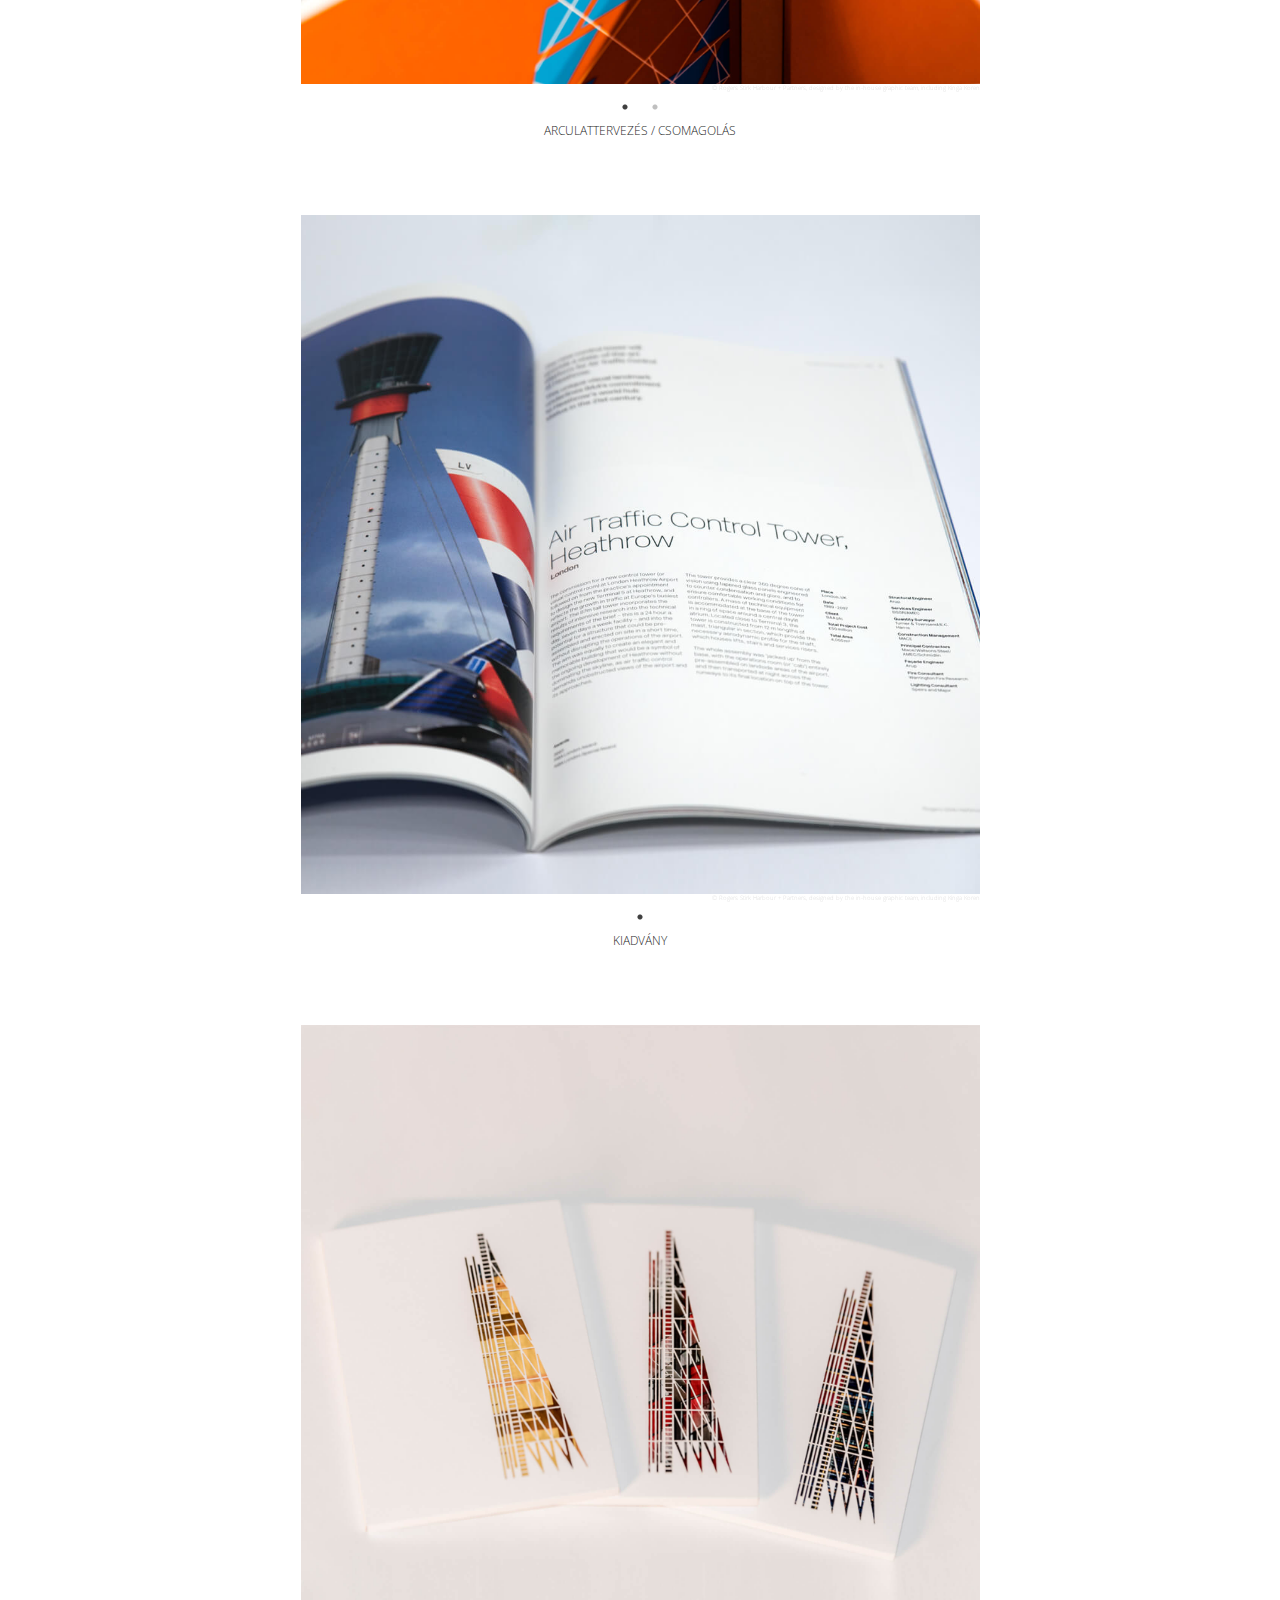
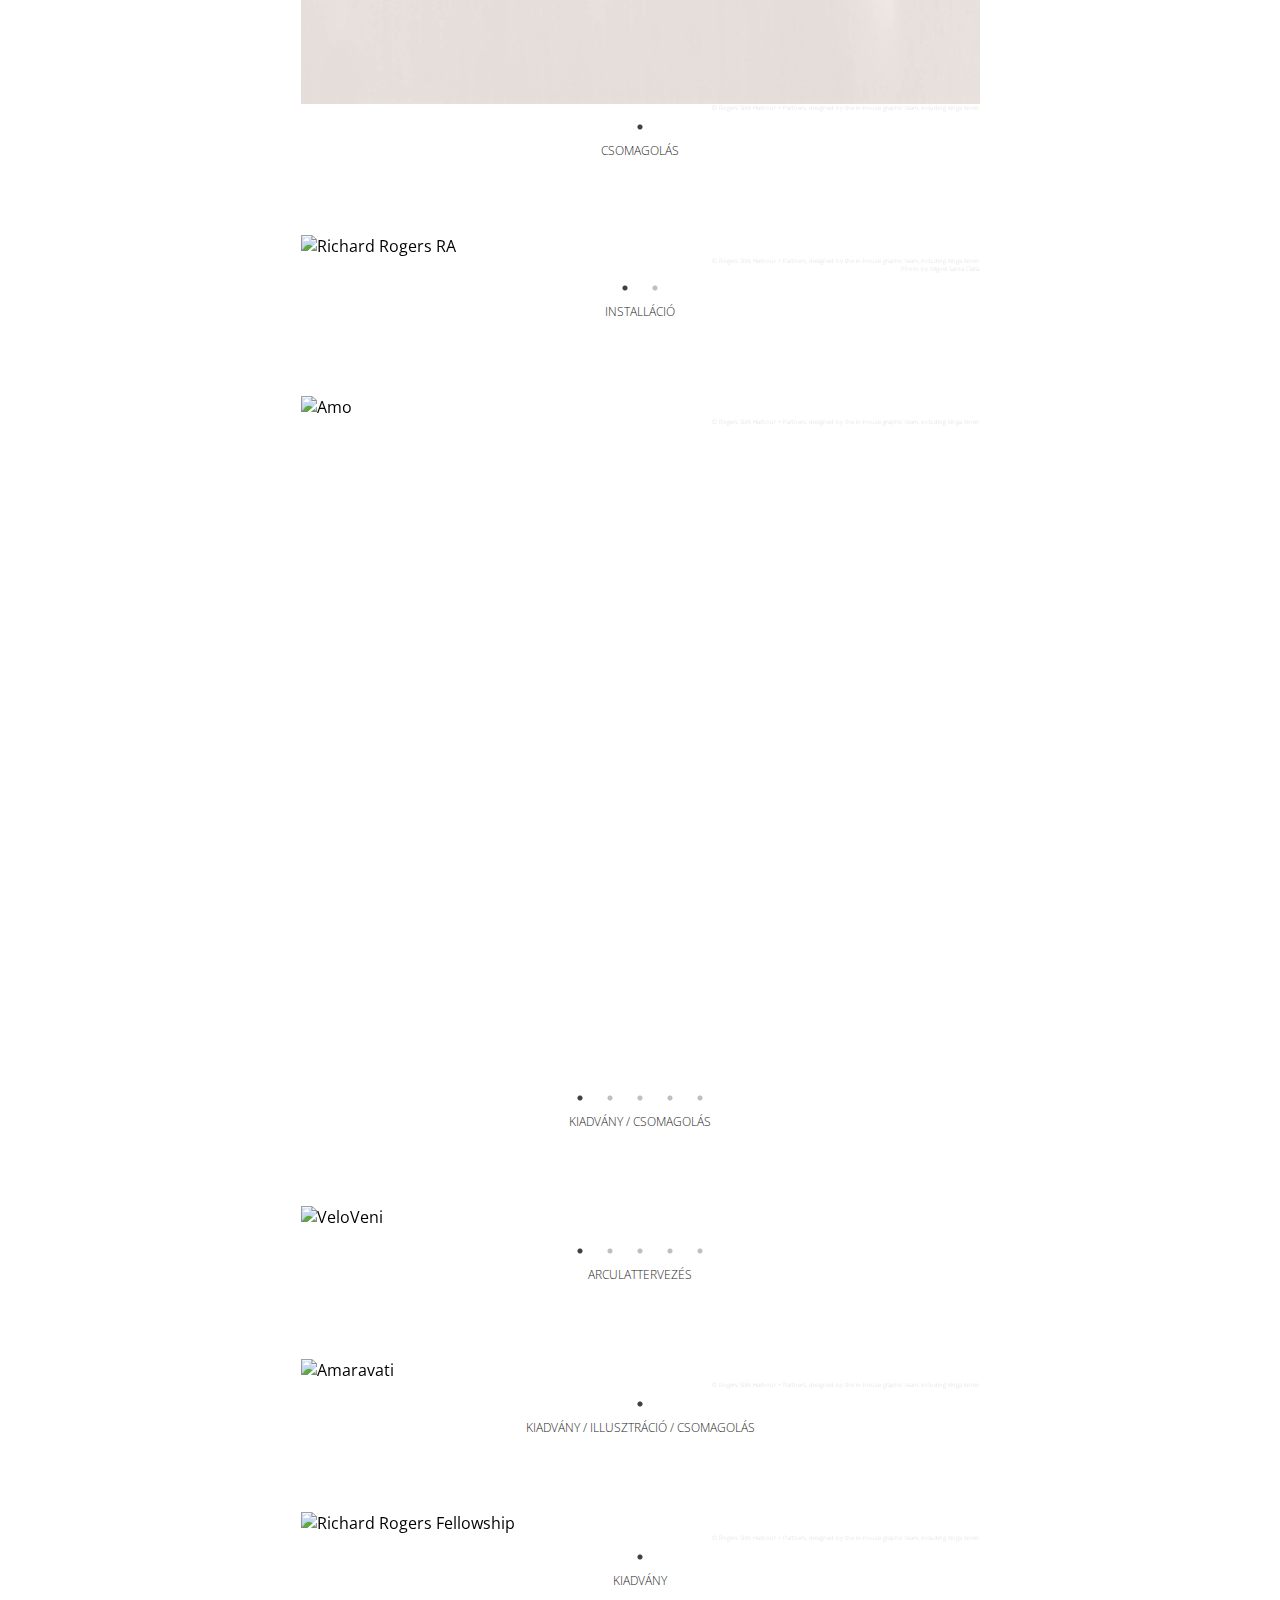
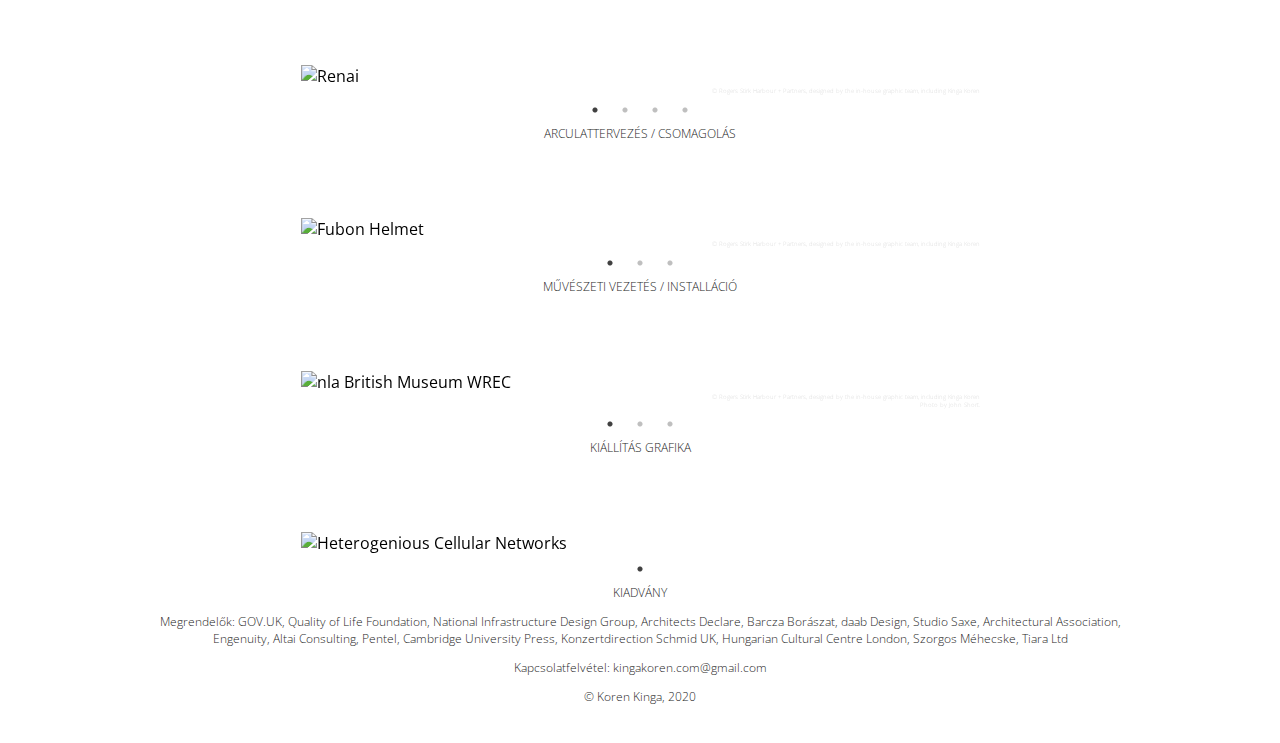
==== commit f8475370: "Text update" ====
--- a/hu.html
+++ b/hu.html
@@ -26,6 +26,49 @@
 <section>
   <div class='slick-project project-block'>
     <figure>
+      <img src="images/kingakoren_fofriba1.jpg" alt="Forest of Fabrication RIBA North Entrance" style="width:100%">
+      <figcaption>Project within dRMM Architects</figcaption>
+    </figure>
+    <figure>
+      <img src="images/kingakoren_fofriba2.jpg" alt="Forest of Fabrication RIBA North Cubes" style="width:100%">
+      <figcaption>Project within dRMM Architects</figcaption>
+    </figure>
+    <figure>
+      <img src="images/kingakoren_fofriba3.jpg" alt="Forest of Fabrication RIBA North Signage" style="width:100%">
+      <figcaption>Project within dRMM Architects</figcaption>
+    </figure>
+    <figure>
+      <img src="images/kingakoren_fofriba4.jpg" alt="Forest of Fabrication RIBA North Exhibition" style="width:100%">
+      <figcaption>Project within dRMM Architects</figcaption>
+    </figure>
+  </div>
+  <h2><p></p>ARCULATTERVEZÉS / KIÁLLÍTÁS GRAFIKA / KIADVÁNY</h2>
+
+  <div class='slick-project project-block'>
+    <figure>
+      <img src="images/kingakoren_christmas1.jpg" alt="dRMM Christmas Giveaway" style="width:100%">
+      <figcaption>Project within dRMM Architects</figcaption>
+      <figcaption>Photo by Farid Karim</figcaption>
+    </figure>
+    <figure>
+      <img src="images/kingakoren_christmas2.jpg" alt="dRMM Christmas Seedbombs" style="width:100%">
+      <figcaption>Project within dRMM Architects</figcaption>
+      <figcaption>Photo by Farid Karim</figcaption>
+    </figure>
+    <figure>
+      <img src="images/kingakoren_christmas3.jpg" alt="dRMM Christmas Seedpacks" style="width:100%">
+      <figcaption>Project within dRMM Architects</figcaption>
+      <figcaption>Photo by Farid Karim</figcaption>
+    </figure>
+  </div>
+  <h2><p></p>ARCULATTERVEZÉS / CSOMAGOLÁS</h2>
+
+  <div class='slick-project project-block'>
+    <figure>
+      <img src="images/kingakoren_forestoffabricationcollateral.jpg" alt="Forest of Fabrication Collateral" style="width:100%">
+      <figcaption>Project within dRMM Architects</figcaption>
+    </figure>
+    <figure>
       <img src="images/kingakoren_forestoffabricationoutdoorseating.jpg" alt="Forest of Fabrication Outdoor Seating" style="width:100%">
       <figcaption>Project within dRMM Architects</figcaption>
     </figure>
@@ -38,6 +81,26 @@
       <figcaption>Project within dRMM Architects</figcaption>
     </figure>
     <figure>
+      <img src="images/kingakoren_forestoffabricationposter.jpg" alt="Forest of Fabrication Poster" style="width:100%">
+      <figcaption>Project within dRMM Architects</figcaption>
+    </figure>
+  </div>
+  <h2><p></p>BRANDING / EXHIBITION GRAPHICS / EDITORIAL</h2>
+
+  <div class='slick-project project-block'>
+    <figure>
+      <img src="images/kingakoren_forestoffabricationoutdoorseating.jpg" alt="Forest of Fabrication Outdoor Seating" style="width:100%">
+      <figcaption>Project within dRMM Architects</figcaption>
+    </figure>
+    <figure>
+      <img src="images/kingakoren_forestoffabricationstreetfront.jpg" alt="Forest of Fabrication Street Front" style="width:100%">
+      <figcaption>Project within dRMM Architects</figcaption>
+    </figure>
+    <figure>
+      <img src="images/kingakoren_forestoffabricationoverview.jpg" alt="Forest of Fabrication" style="width:100%">
+      <figcaption>Project within dRMM Architects</figcaption>
+    </figure>
+    <figure>
       <img src="images/kingakoren_forestoffabricationcollateral.jpg" alt="Forest of Fabrication Collateral" style="width:100%">
       <figcaption>Project within dRMM Architects</figcaption>
     </figure>
@@ -66,7 +129,7 @@
   <div class='slick-project project-block'>
     <figure>
       <img src="images/kingakoren_openhouse2017.jpg" alt="Open House 2017" style="width:100%">
-      <figcaption>&#169; Rogers Stirk Harbour + Partners, designed by the in-house graphic team, including Kinga Koren.</figcaption>
+      <figcaption>&#169; Rogers Stirk Harbour + Partners, designed by the in-house graphic team, including Kinga Koren</figcaption>
     </figure>
   </div>
   <h2>NAVIGÁCIÓ / INFORMÁCIÓ GRAFIKA / INSTALLÁCIÓ</h2>
@@ -74,20 +137,20 @@
   <div class='slick-project project-block'>
     <figure>
       <img src="images/kingakoren_wallpaper1.jpg" alt="Wallpaper* Magazine November 2017" style="width:100%">
-      <figcaption>&#169; Rogers Stirk Harbour + Partners, designed by the in-house graphic team, including Kinga Koren.</figcaption>
+      <figcaption>&#169; Rogers Stirk Harbour + Partners, designed by the in-house graphic team, including Kinga Koren</figcaption>
       <figcaption>&#169; Wallpaper*</figcaption>
     </figure>
     <figure>
       <img src="images/kingakoren_wallpaper2.jpg" alt="Wallpaper* Magazine November 2017" style="width:100%">
-      <figcaption>&#169; Rogers Stirk Harbour + Partners, designed by the in-house graphic team, including Kinga Koren.</figcaption>
+      <figcaption>&#169; Rogers Stirk Harbour + Partners, designed by the in-house graphic team, including Kinga Koren</figcaption>
     </figure>
     <figure>
       <img src="images/kingakoren_wallpaper3.jpg" alt="Wallpaper* Magazine November 2017" style="width:100%">
-      <figcaption>&#169; Rogers Stirk Harbour + Partners, designed by the in-house graphic team, including Kinga Koren.</figcaption>
+      <figcaption>&#169; Rogers Stirk Harbour + Partners, designed by the in-house graphic team, including Kinga Koren</figcaption>
     </figure>
     <figure>
       <img src="images/kingakoren_barangaroo.jpg" alt="Barangaroo" style="width:100%">
-      <figcaption>&#169; Rogers Stirk Harbour + Partners, designed by the in-house graphic team, including Kinga Koren.</figcaption>
+      <figcaption>&#169; Rogers Stirk Harbour + Partners, designed by the in-house graphic team, including Kinga Koren</figcaption>
     </figure>
   </div>
   <h2>MŰVÉSZETI VEZETÉS / ILLUSZTRÁCIÓ</h2>
@@ -95,16 +158,18 @@
   <div class='slick-project project-block'>
     <figure>
       <img src="images/kingakoren_rshp10a.jpg" alt="RSHP's 10th Anniversary Party" style="width:100%">
-      <figcaption>&#169; Rogers Stirk Harbour + Partners, designed by the in-house graphic team, including Kinga Koren.</figcaption>
-      <figcaption>Photo by Lucie Goodayle.</figcaption>
+      <figcaption>&#169; Rogers Stirk Harbour + Partners, designed by the in-house graphic team, including Kinga Koren</figcaption>
+      <figcaption>Photo by Lucie Goodayle</figcaption>
     </figure>
     <figure>
       <img src="images/kingakoren_rshp10b.jpg" alt="RSHP's 10th Anniversary Party Installation" style="width:100%">
-      <figcaption>&#169; Rogers Stirk Harbour + Partners, designed by the in-house graphic team, including Kinga Koren. Photo by Lucie Goodayle.</figcaption>
+      <figcaption>&#169; Rogers Stirk Harbour + Partners, designed by the in-house graphic team, including Kinga Koren</figcaption>
+      <figcaption>Photo by Lucie Goodayle</figcaption>
     </figure>
     <figure>
       <img src="images/kingakoren_rshp10c.jpg" alt="RSHP's 10th Anniversary Party Installation" style="width:100%">
-      <figcaption>&#169; Rogers Stirk Harbour + Partners, designed by the in-house graphic team, including Kinga Koren. Photo by Lucie Goodayle.</figcaption>
+      <figcaption>&#169; Rogers Stirk Harbour + Partners, designed by the in-house graphic team, including Kinga Koren</figcaption>
+      <figcaption>Photo by Lucie Goodayle</figcaption>
     </figure>
   </div>
   <h2>MŰVÉSZETI VEZETÉS / INSTALLÁCIÓ</h2>
@@ -112,15 +177,15 @@
   <div class='slick-project project-block'>
     <figure>
       <img src="images/kingakoren_guyshospitalinvite.jpg" alt="Guy's Hospital Invite" style="width:100%">
-      <figcaption>&#169; Rogers Stirk Harbour + Partners, designed by the in-house graphic team, including Kinga Koren.</figcaption>
+      <figcaption>&#169; Rogers Stirk Harbour + Partners, designed by the in-house graphic team, including Kinga Koren</figcaption>
     </figure>
     <figure>
       <img src="images/kingakoren_guyshospitalsavethedate.jpg" alt="Guy's Hospital Map" style="width:100%">
-      <figcaption>&#169; Rogers Stirk Harbour + Partners, designed by the in-house graphic team, including Kinga Koren.</figcaption>
+      <figcaption>&#169; Rogers Stirk Harbour + Partners, designed by the in-house graphic team, including Kinga Koren</figcaption>
     </figure>
     <figure>
       <img src="images/kingakoren_guyshospitalmap.jpg" alt="Guy's Hospital Map" style="width:100%">
-      <figcaption>&#169; Rogers Stirk Harbour + Partners, designed by the in-house graphic team, including Kinga Koren.</figcaption>
+      <figcaption>&#169; Rogers Stirk Harbour + Partners, designed by the in-house graphic team, including Kinga Koren</figcaption>
     </figure>
   </div>
   <h2>ILLUSZTRÁCIÓ / NAVIGÁCIÓ</h2>
@@ -140,11 +205,11 @@
   <div class='slick-project project-block'>
     <figure>
       <img src="images/kingakoren_melbournemetro2.jpg" alt="Melbourne Metro Arden" style="width:100%">
-      <figcaption>&#169; Rogers Stirk Harbour + Partners, designed by the in-house graphic team, including Kinga Koren.</figcaption>
+      <figcaption>&#169; Rogers Stirk Harbour + Partners, designed by the in-house graphic team, including Kinga Koren</figcaption>
     </figure>
     <figure>
       <img src="images/kingakoren_melbournemetro1.jpg" alt="Melbourne Metro" style="width:100%">
-      <figcaption>&#169; Rogers Stirk Harbour + Partners, designed by the in-house graphic team, including Kinga Koren.</figcaption>
+      <figcaption>&#169; Rogers Stirk Harbour + Partners, designed by the in-house graphic team, including Kinga Koren</figcaption>
     </figure>
   </div>
   <h2>ARCULATTERVEZÉS / CSOMAGOLÁS</h2>
@@ -152,7 +217,7 @@
   <div class='slick-project project-block'>
     <figure>
       <img src="images/kingakoren_rshpcatalogue.jpg" alt="RSHP Catalogue" style="width:100%">
-      <figcaption>&#169; Rogers Stirk Harbour + Partners, designed by the in-house graphic team, including Kinga Koren.</figcaption>
+      <figcaption>&#169; Rogers Stirk Harbour + Partners, designed by the in-house graphic team, including Kinga Koren</figcaption>
     </figure>
   </div>
   <h2>KIADVÁNY</h2>
@@ -160,7 +225,7 @@
   <div class='slick-project project-block'>
     <figure>
       <img src="images/kingakoren_postcardpack.jpg" alt="Postcards" style="width:100%">
-      <figcaption>&#169; Rogers Stirk Harbour + Partners, designed by the in-house graphic team, including Kinga Koren.</figcaption>
+      <figcaption>&#169; Rogers Stirk Harbour + Partners, designed by the in-house graphic team, including Kinga Koren</figcaption>
     </figure>
   </div>
   <h2>CSOMAGOLÁS</h2>
@@ -168,12 +233,12 @@
   <div class='slick-project project-block'>
     <figure>
       <img src="images/kingakoren_richardrogersexhibition1.jpg" alt="Richard Rogers RA" style="width:100%">
-      <figcaption>&#169; Rogers Stirk Harbour + Partners, designed by the in-house graphic team, including Kinga Koren.</figcaption>
+      <figcaption>&#169; Rogers Stirk Harbour + Partners, designed by the in-house graphic team, including Kinga Koren</figcaption>
       <figcaption>Photo by Miguel Santa Clara.</figcaption>
     </figure>
     <figure>
       <img src="images/kingakoren_richardrogersexhibition2.jpg" alt="Richard Rogers RA" style="width:100%">
-      <figcaption>&#169; Rogers Stirk Harbour + Partners, designed by the in-house graphic team, including Kinga Koren.</figcaption>
+      <figcaption>&#169; Rogers Stirk Harbour + Partners, designed by the in-house graphic team, including Kinga Koren</figcaption>
       <figcaption>Photo by Miguel Santa Clara.</figcaption>
     </figure>
   </div>
@@ -182,23 +247,23 @@
   <div class='slick-project project-block'>
     <figure>
       <img src="images/kingakoren_amo1.jpg" alt="Amo" style="width:100%">
-      <figcaption>&#169; Rogers Stirk Harbour + Partners, designed by the in-house graphic team, including Kinga Koren.</figcaption>
+      <figcaption>&#169; Rogers Stirk Harbour + Partners, designed by the in-house graphic team, including Kinga Koren</figcaption>
     </figure>
     <figure>
       <img src="images/kingakoren_amo2.jpg" alt="Amo" style="width:100%">
-      <figcaption>&#169; Rogers Stirk Harbour + Partners, designed by the in-house graphic team, including Kinga Koren.</figcaption>
+      <figcaption>&#169; Rogers Stirk Harbour + Partners, designed by the in-house graphic team, including Kinga Koren</figcaption>
     </figure>
     <figure>
       <img src="images/kingakoren_amopages.jpg" alt="Amo" style="width:100%">
-      <figcaption>&#169; Rogers Stirk Harbour + Partners, designed by the in-house graphic team, including Kinga Koren.</figcaption>
+      <figcaption>&#169; Rogers Stirk Harbour + Partners, designed by the in-house graphic team, including Kinga Koren</figcaption>
     </figure>
     <figure>
       <img src="images/kingakoren_amospread.jpg" alt="Amo" style="width:100%">
-      <figcaption>&#169; Rogers Stirk Harbour + Partners, designed by the in-house graphic team, including Kinga Koren.</figcaption>
+      <figcaption>&#169; Rogers Stirk Harbour + Partners, designed by the in-house graphic team, including Kinga Koren</figcaption>
     </figure>
     <figure>
       <img src="images/kingakoren_amo3.jpg" alt="Amo" style="width:100%">
-      <figcaption>&#169; Rogers Stirk Harbour + Partners, designed by the in-house graphic team, including Kinga Koren.</figcaption>
+      <figcaption>&#169; Rogers Stirk Harbour + Partners, designed by the in-house graphic team, including Kinga Koren</figcaption>
     </figure>
   </div>
   <h2>KIADVÁNY / CSOMAGOLÁS</h2>
@@ -210,13 +275,17 @@
     </figure>
     <figure>
       <img src="images/kingakoren_veloveni1.jpg" alt="VeloVeni" style="width:100%">
-      <figcaption>Photo by Mark Gorton, Rogers Stirk Harbour + Partners.</figcaption>
+      <figcaption>Photo by Mark Gorton, Rogers Stirk Harbour + Partners</figcaption>
     </figure>
     <figure>
       <img src="images/kingakoren_veloveni2.jpg" alt="VeloVeni" style="width:100%">
       <figcaption></figcaption>
     </figure>
     <figure>
+      <img src="images/kingakoren_veloveni4.jpg" alt="VeloVeni" style="width:100%">
+      <figcaption></figcaption>
+    </figure>
+    <figure>
       <img src="images/kingakoren_veloveni3.jpg" alt="VeloVeni" style="width:100%">
       <figcaption></figcaption>
     </figure>
@@ -226,7 +295,7 @@
   <div class='slick-project project-block'>
     <figure>
       <img src="images/kingakoren_amaravati.jpg" alt="Amaravati" style="width:100%">
-      <figcaption>&#169; Rogers Stirk Harbour + Partners, designed by the in-house graphic team, including Kinga Koren.</figcaption>
+      <figcaption>&#169; Rogers Stirk Harbour + Partners, designed by the in-house graphic team, including Kinga Koren</figcaption>
     </figure>
   </div>
   <h2>KIADVÁNY / ILLUSZTRÁCIÓ / CSOMAGOLÁS</h2>
@@ -234,7 +303,7 @@
   <div class='slick-project project-block'>
     <figure>
       <img src="images/kingakoren_rrfellowship.jpg" alt="Richard Rogers Fellowship" style="width:100%">
-      <figcaption>&#169; Rogers Stirk Harbour + Partners, designed by the in-house graphic team, including Kinga Koren.</figcaption>
+      <figcaption>&#169; Rogers Stirk Harbour + Partners, designed by the in-house graphic team, including Kinga Koren</figcaption>
     </figure>
   </div>
   <h2>KIADVÁNY</h2>
@@ -242,19 +311,19 @@
   <div class='slick-project project-block'>
     <figure>
       <img src="images/kingakoren_renai1.jpg" alt="Renai" style="width:100%">
-      <figcaption>&#169; Rogers Stirk Harbour + Partners, designed by the in-house graphic team, including Kinga Koren.</figcaption>
+      <figcaption>&#169; Rogers Stirk Harbour + Partners, designed by the in-house graphic team, including Kinga Koren</figcaption>
     </figure>
     <figure>
       <img src="images/kingakoren_renailogo.jpg" alt="Renai" style="width:100%">
-      <figcaption>&#169; Rogers Stirk Harbour + Partners, designed by the in-house graphic team, including Kinga Koren.</figcaption>
+      <figcaption>&#169; Rogers Stirk Harbour + Partners, designed by the in-house graphic team, including Kinga Koren</figcaption>
     </figure>
     <figure>
       <img src="images/kingakoren_renaicover.jpg" alt="Renai" style="width:100%">
-      <figcaption>&#169; Rogers Stirk Harbour + Partners, designed by the in-house graphic team, including Kinga Koren.</figcaption>
+      <figcaption>&#169; Rogers Stirk Harbour + Partners, designed by the in-house graphic team, including Kinga Koren</figcaption>
     </figure>
     <figure>
       <img src="images/kingakoren_renai2.jpg" alt="Renai" style="width:100%">
-      <figcaption>&#169; Rogers Stirk Harbour + Partners, designed by the in-house graphic team, including Kinga Koren.</figcaption>
+      <figcaption>&#169; Rogers Stirk Harbour + Partners, designed by the in-house graphic team, including Kinga Koren</figcaption>
     </figure>
   </div>
   <h2>ARCULATTERVEZÉS / CSOMAGOLÁS</h2>
@@ -262,15 +331,15 @@
   <div class='slick-project project-block'>
     <figure>
       <img src="images/kingakoren_fubonhelmet1.jpg" alt="Fubon Helmet" style="width:100%">
-      <figcaption>&#169; Rogers Stirk Harbour + Partners, designed by the in-house graphic team, including Kinga Koren.</figcaption>
+      <figcaption>&#169; Rogers Stirk Harbour + Partners, designed by the in-house graphic team, including Kinga Koren</figcaption>
     </figure>
     <figure>
       <img src="images/kingakoren_fubonhelmet2.jpg" alt="Fubon Helmet" style="width:100%">
-      <figcaption>&#169; Rogers Stirk Harbour + Partners, designed by the in-house graphic team, including Kinga Koren.</figcaption>
+      <figcaption>&#169; Rogers Stirk Harbour + Partners, designed by the in-house graphic team, including Kinga Koren</figcaption>
     </figure>
     <figure>
       <img src="images/kingakoren_fubonhelmet3.jpg" alt="Fubon Helmet" style="width:100%">
-      <figcaption>&#169; Rogers Stirk Harbour + Partners, designed by the in-house graphic team, including Kinga Koren.</figcaption>
+      <figcaption>&#169; Rogers Stirk Harbour + Partners, designed by the in-house graphic team, including Kinga Koren</figcaption>
     </figure>
   </div>
   <h2>MŰVÉSZETI VEZETÉS / INSTALLÁCIÓ</h2>
@@ -278,18 +347,18 @@
   <div class='slick-project project-block'>
     <figure>
       <img src="images/kingakoren_nlabritishmuseum1.jpg" alt="nla British Museum WREC" style="width:100%">
-      <figcaption>&#169; Rogers Stirk Harbour + Partners, designed by the in-house graphic team, including Kinga Koren.</figcaption>
+      <figcaption>&#169; Rogers Stirk Harbour + Partners, designed by the in-house graphic team, including Kinga Koren</figcaption>
       <figcaption>Photo by John Short.</figcaption>
     </figure>
     <figure>
       <img src="images/kingakoren_nlabritishmuseum2.jpg" alt="nla British Museum WREC" style="width:100%">
-      <figcaption>&#169; Rogers Stirk Harbour + Partners, designed by the in-house graphic team, including Kinga Koren.</figcaption>
-      <figcaption>Photo by John Short.</figcaption>
+      <figcaption>&#169; Rogers Stirk Harbour + Partners, designed by the in-house graphic team, including Kinga Koren</figcaption>
+      <figcaption>Photo by John Short</figcaption>
     </figure>
     <figure>
       <img src="images/kingakoren_nlabritishmuseum3.jpg" alt="nla British Museum WREC" style="width:100%">
-      <figcaption>&#169; Rogers Stirk Harbour + Partners, designed by the in-house graphic team, including Kinga Koren.</figcaption>
-      <figcaption>Photo by John Short.</figcaption>
+      <figcaption>&#169; Rogers Stirk Harbour + Partners, designed by the in-house graphic team, including Kinga Koren</figcaption>
+      <figcaption>Photo by John Short</figcaption>
     </figure>
   </div>
   <h2>KIÁLLÍTÁS GRAFIKA</h2>
@@ -303,7 +372,7 @@
   <h2>KIADVÁNY</h2>
 
   <h3>
-    <p>Megrendelők: GOV.UK, Quality of Life Foundation, National Infrastructure Design Group, Barcza Borászat, daab Design, Studio Saxe, Architectural Association, Engenuity, Altai Consulting, Pentel, Cambridge University Press, Konzertdirection Schmid UK, Hungarian Cultural Centre London, Szorgos Méhecske, Tiara Ltd</p>
+    <p>Megrendelők: GOV.UK, Quality of Life Foundation, National Infrastructure Design Group, Architects Declare, Barcza Borászat, daab Design, Studio Saxe, Architectural Association, Engenuity, Altai Consulting, Pentel, Cambridge University Press, Konzertdirection Schmid UK, Hungarian Cultural Centre London, Szorgos Méhecske, Tiara Ltd</p>
     <p>Kapcsolatfelvétel: kingakoren.com@gmail.com</p>
     <p></p>
     <p></p>
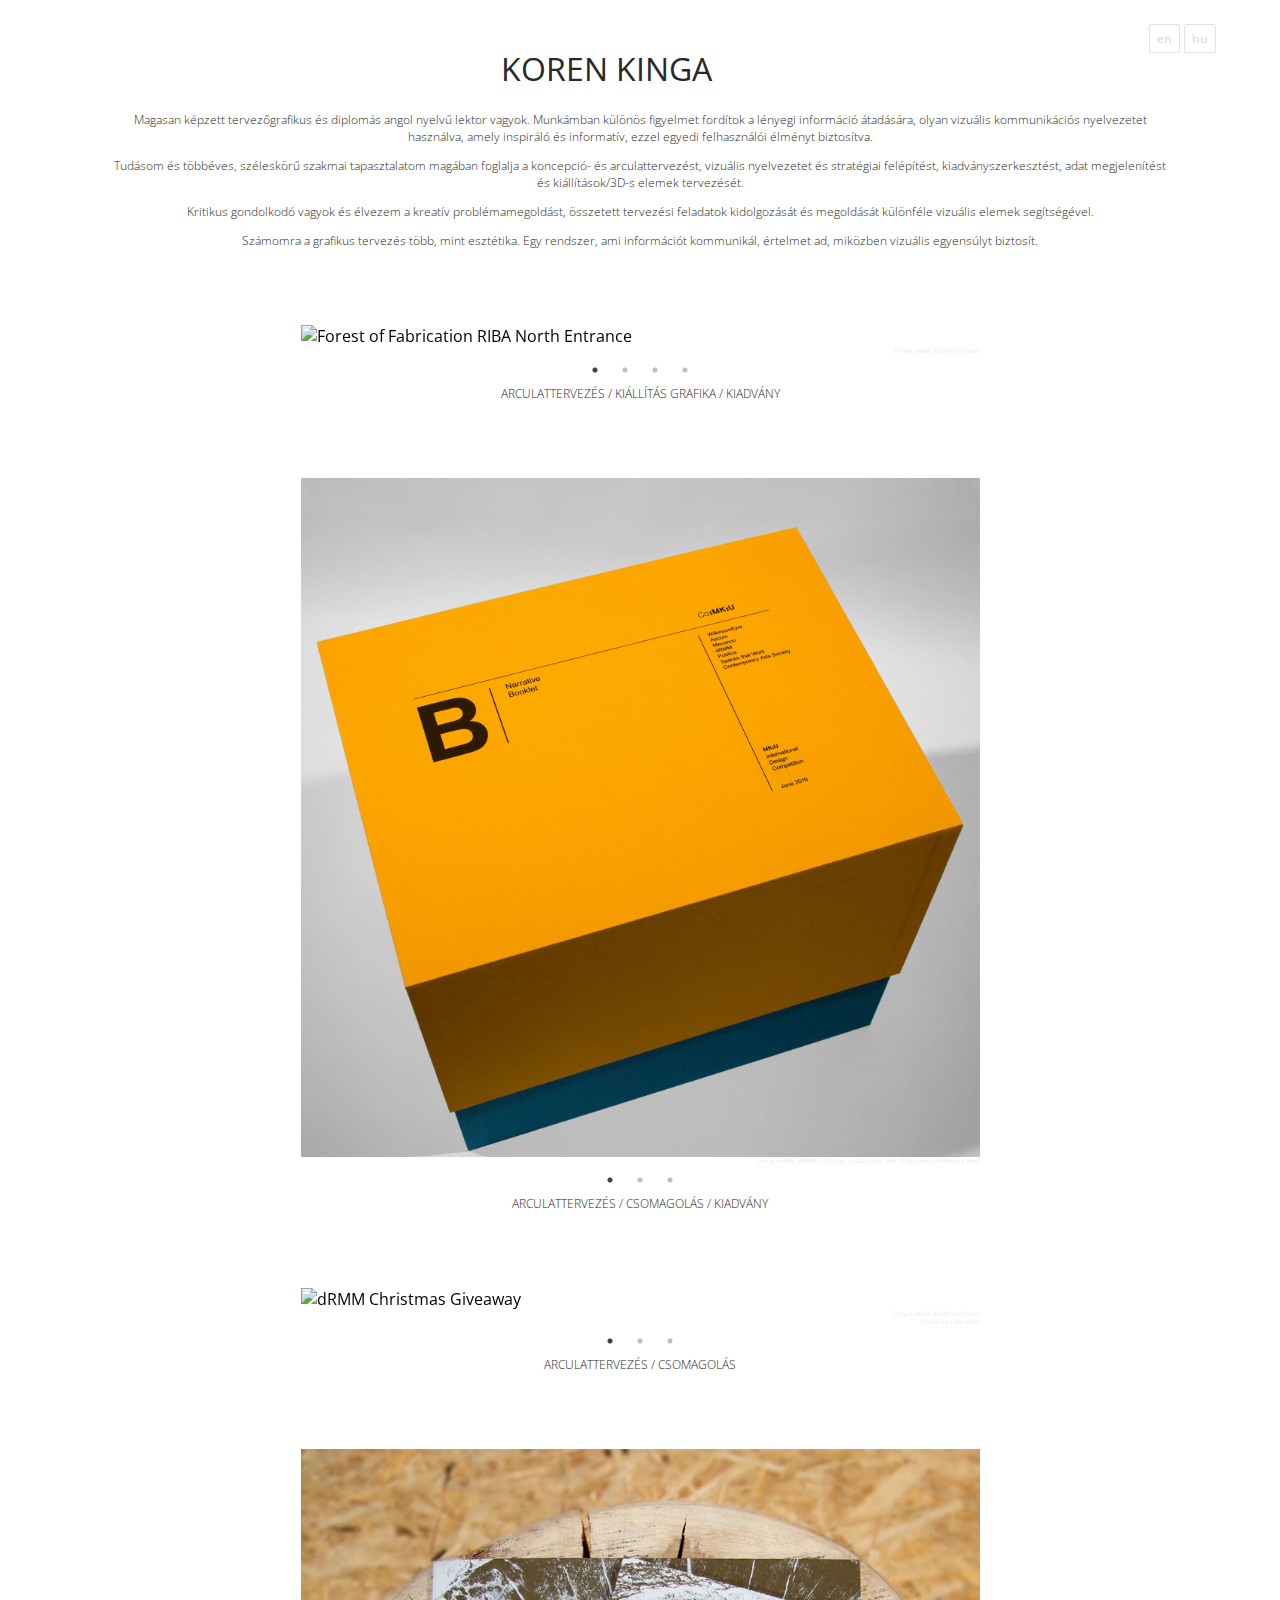
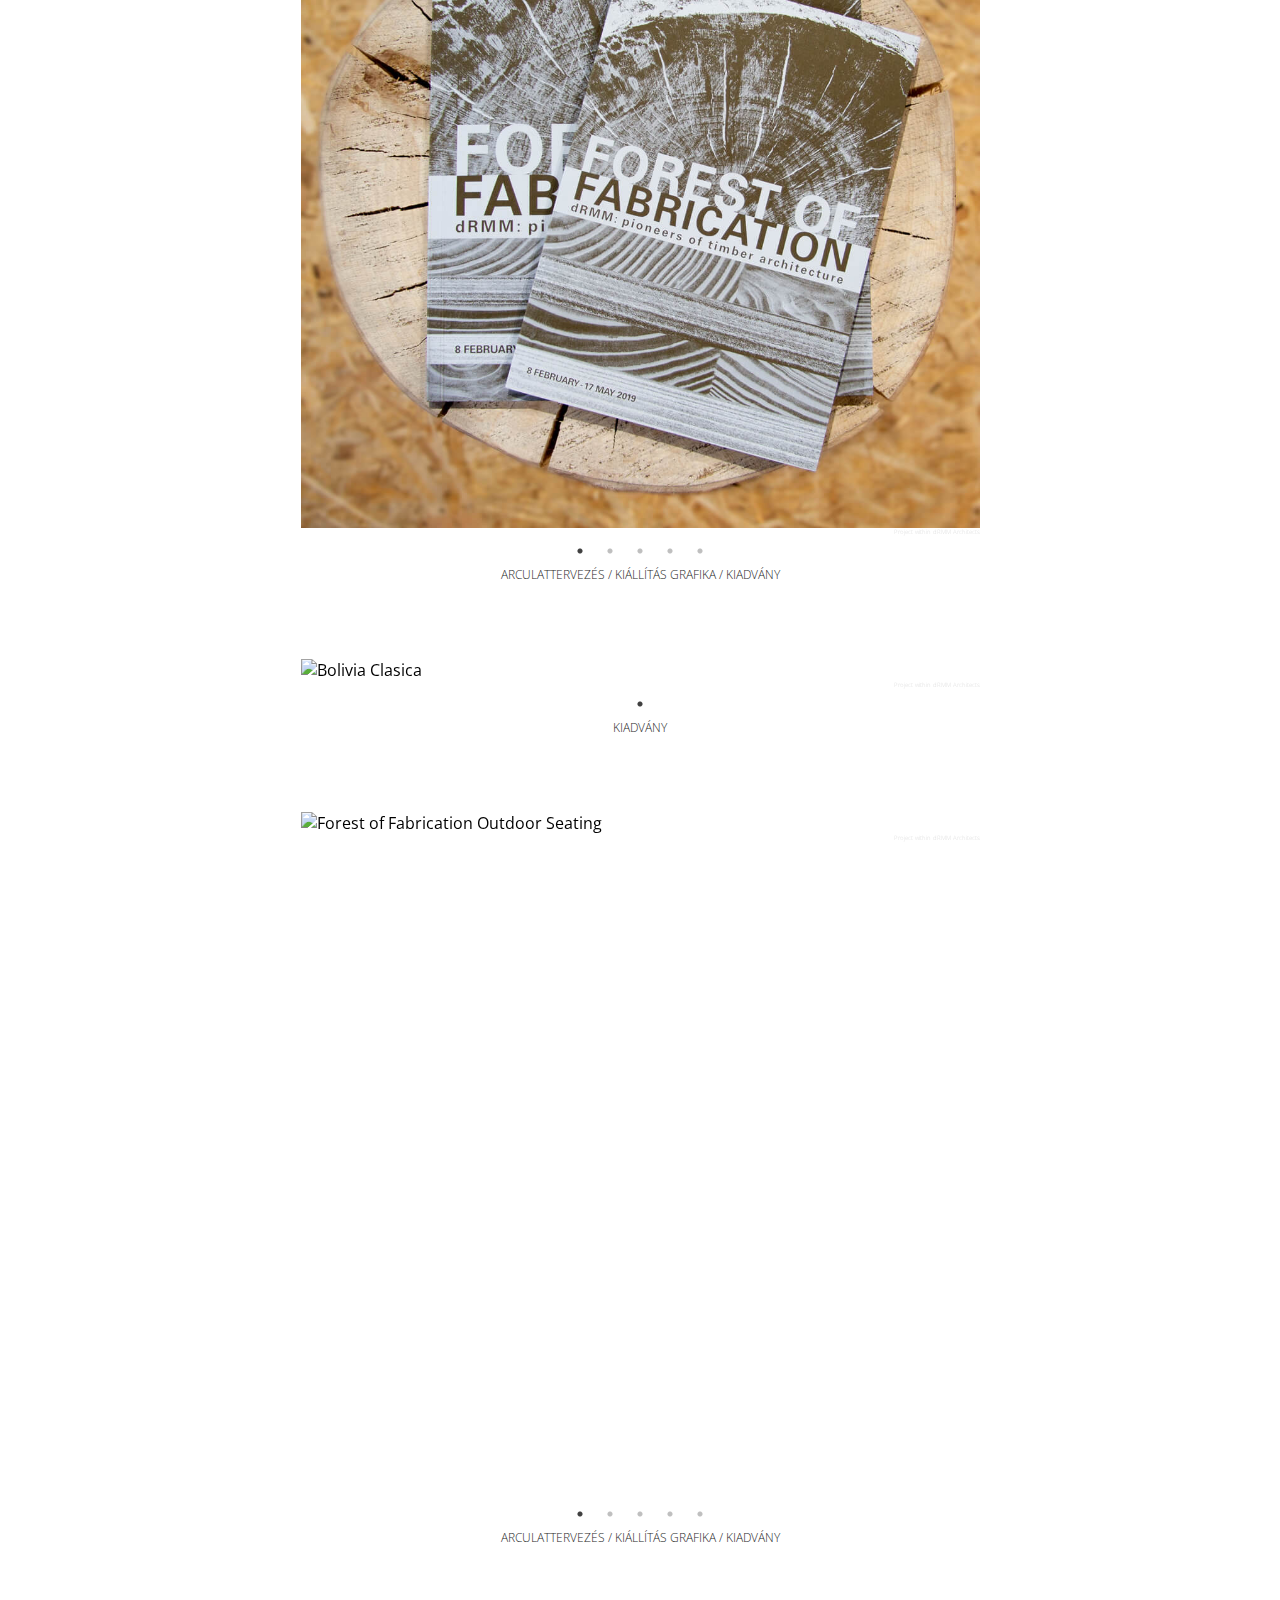
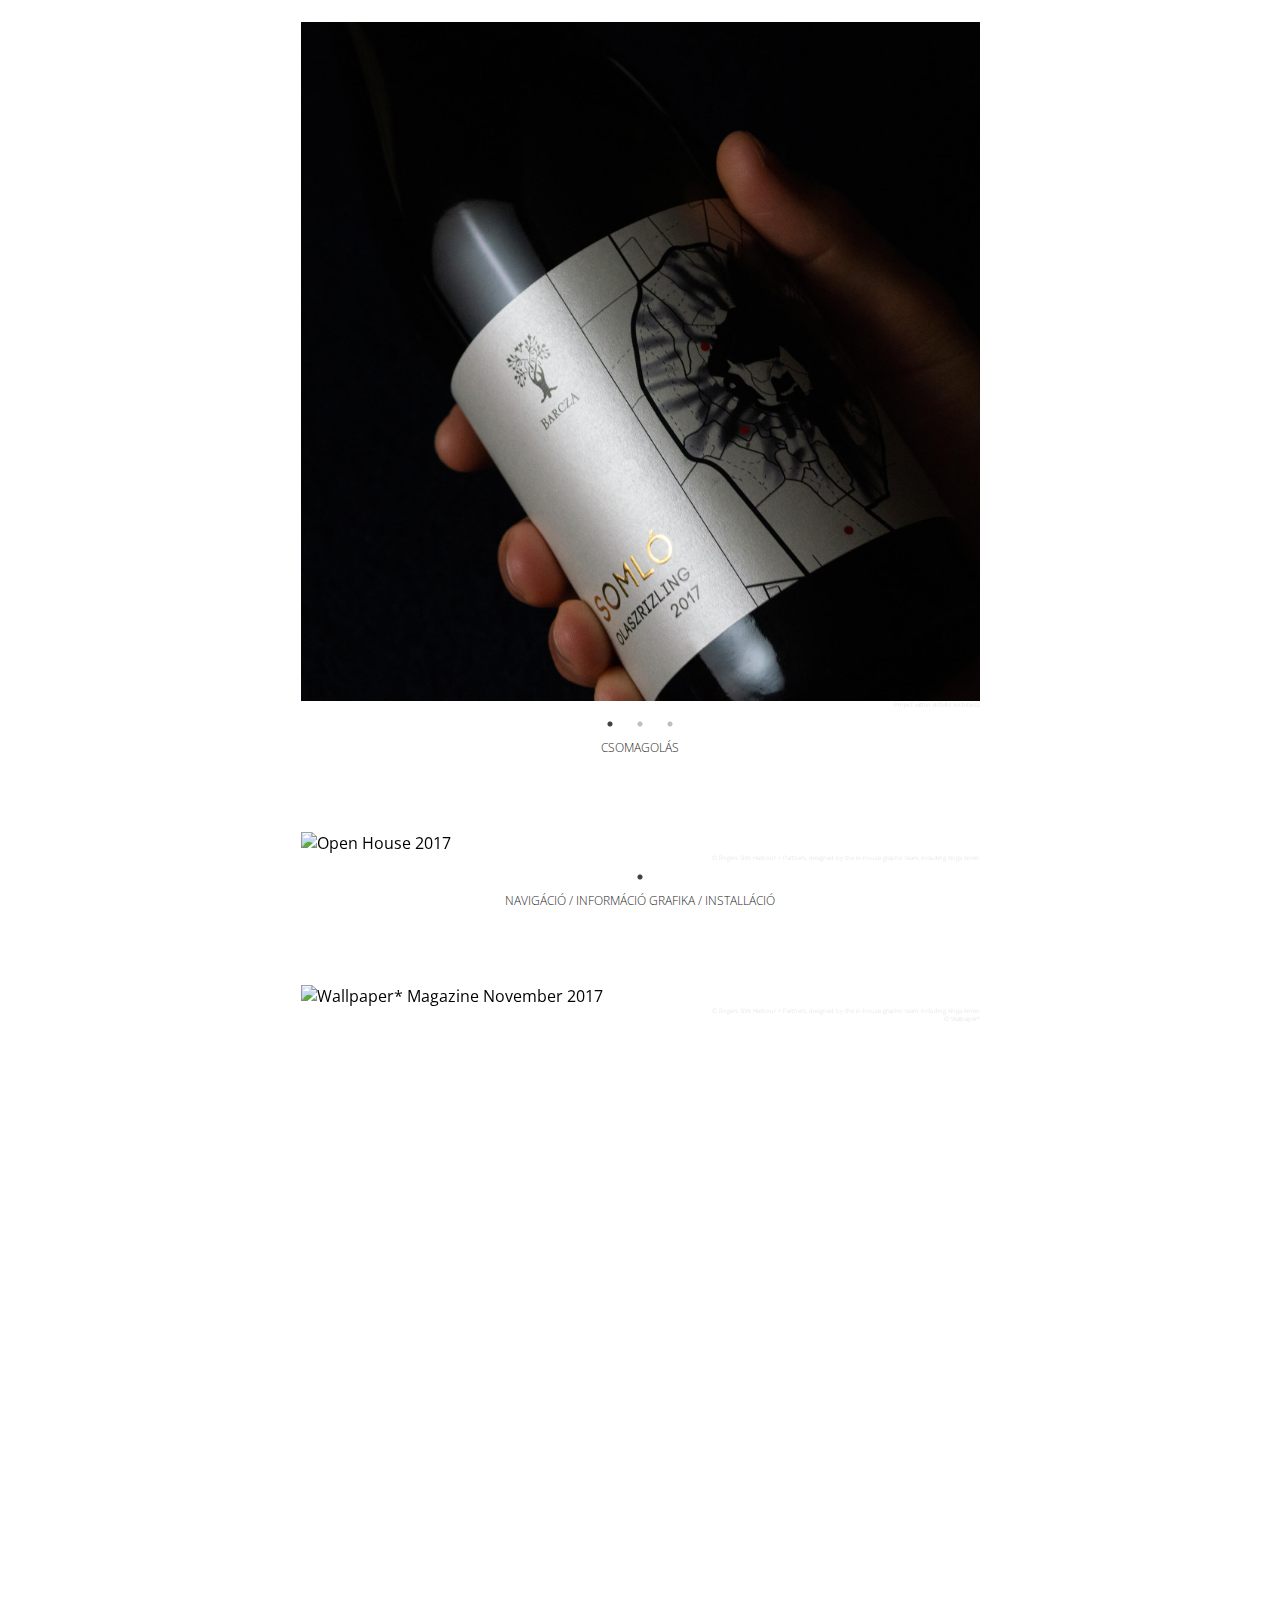
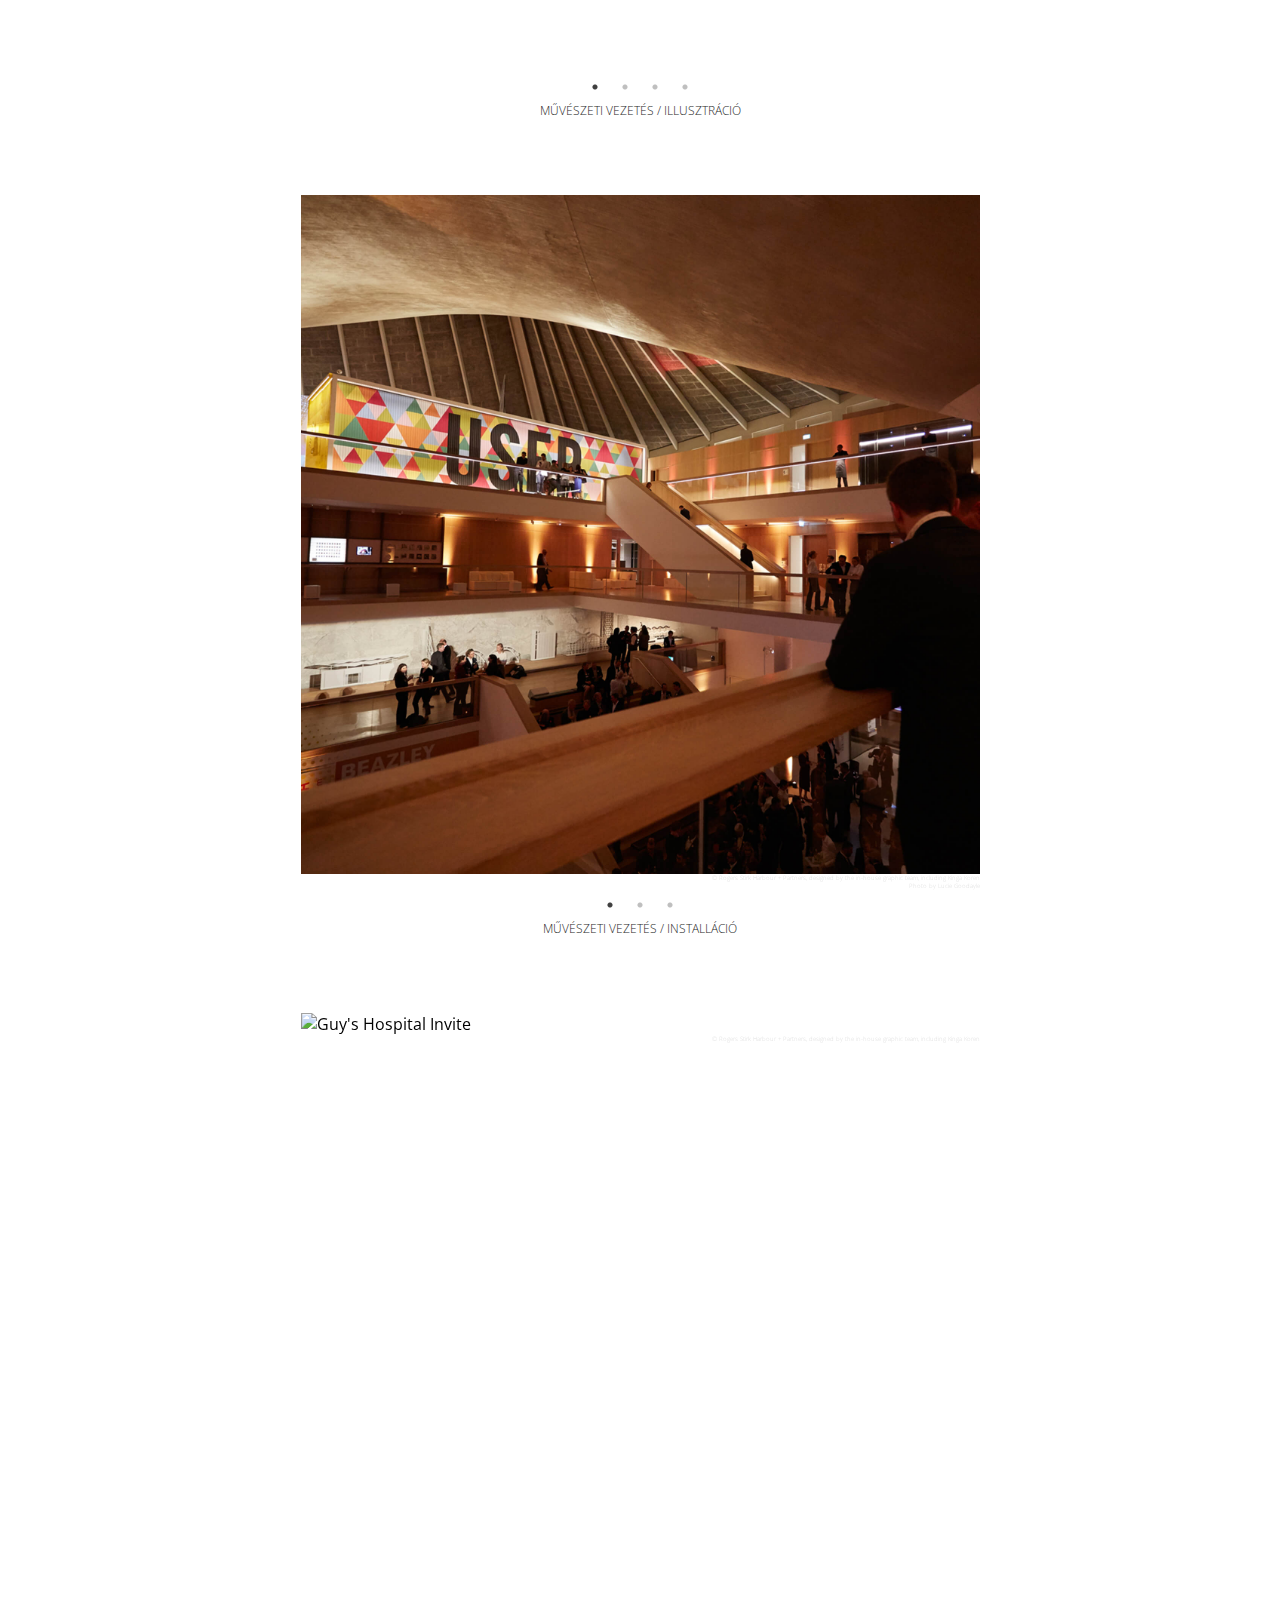
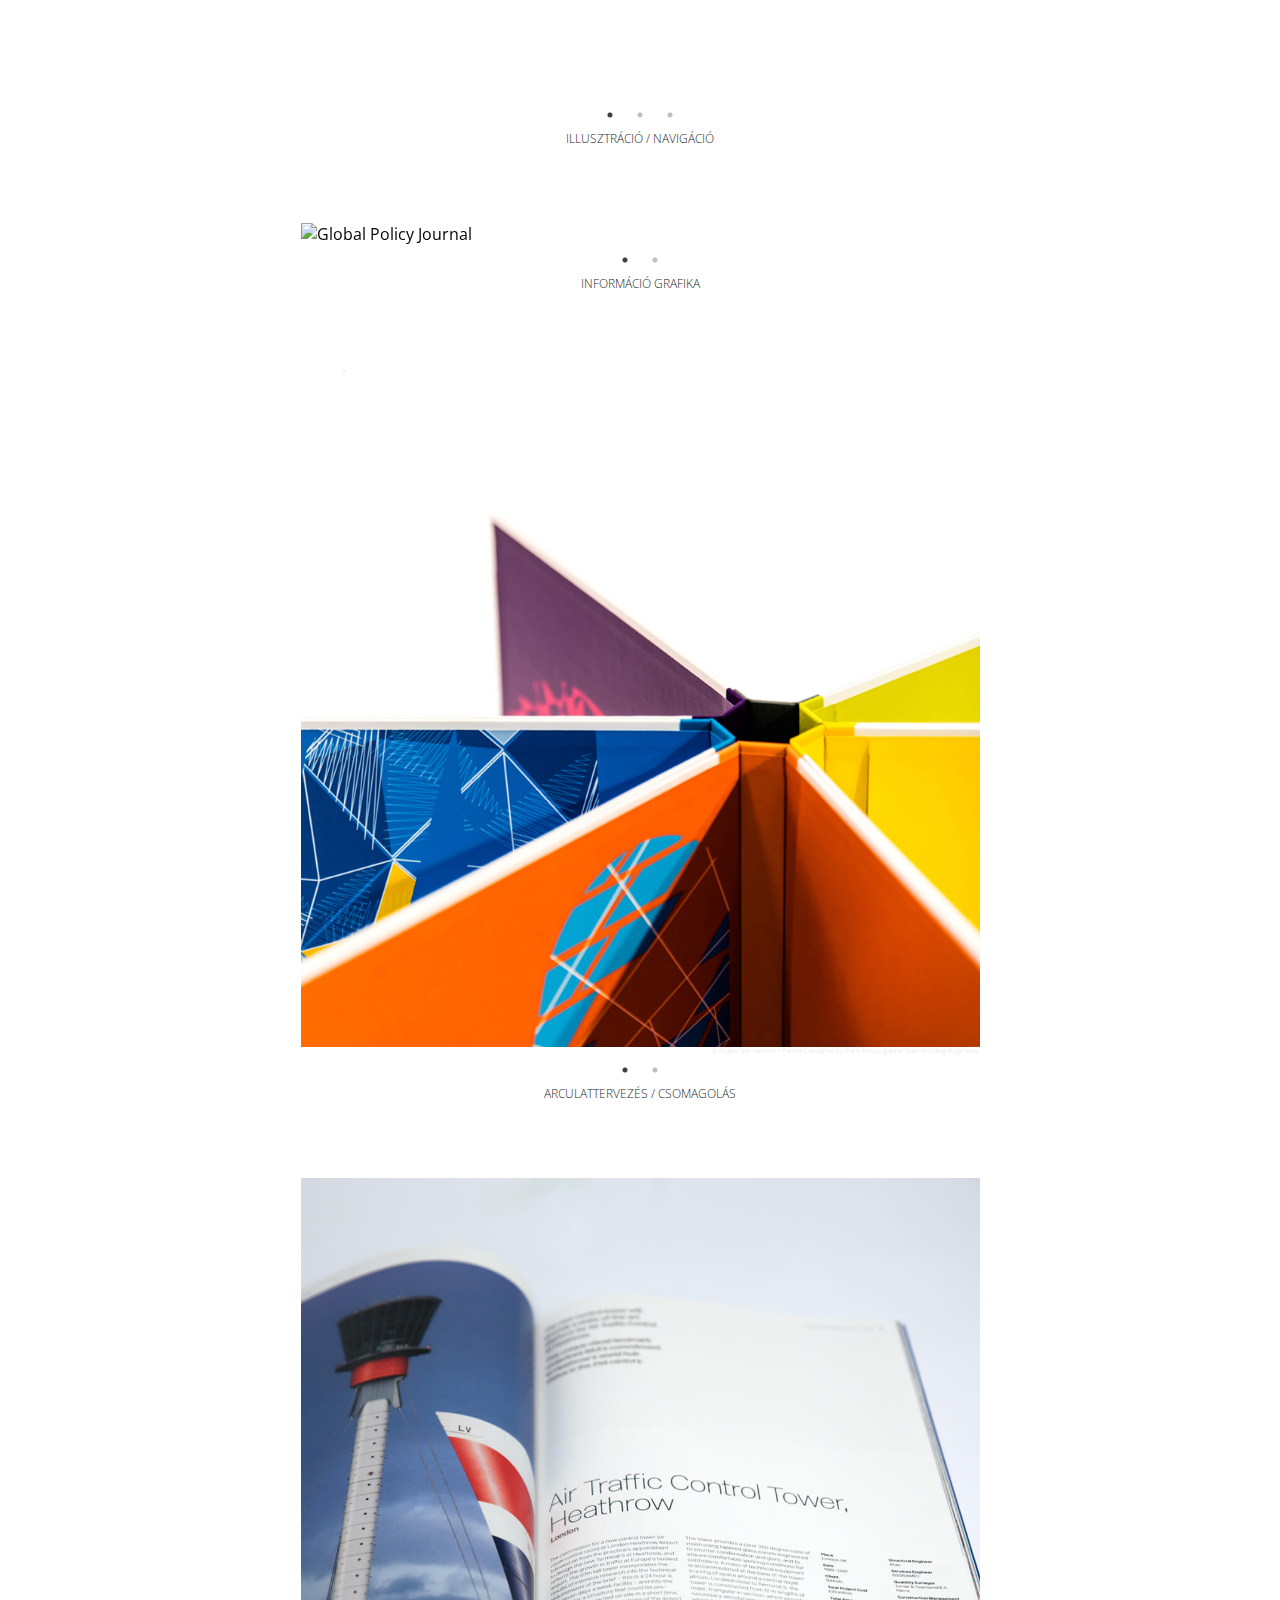
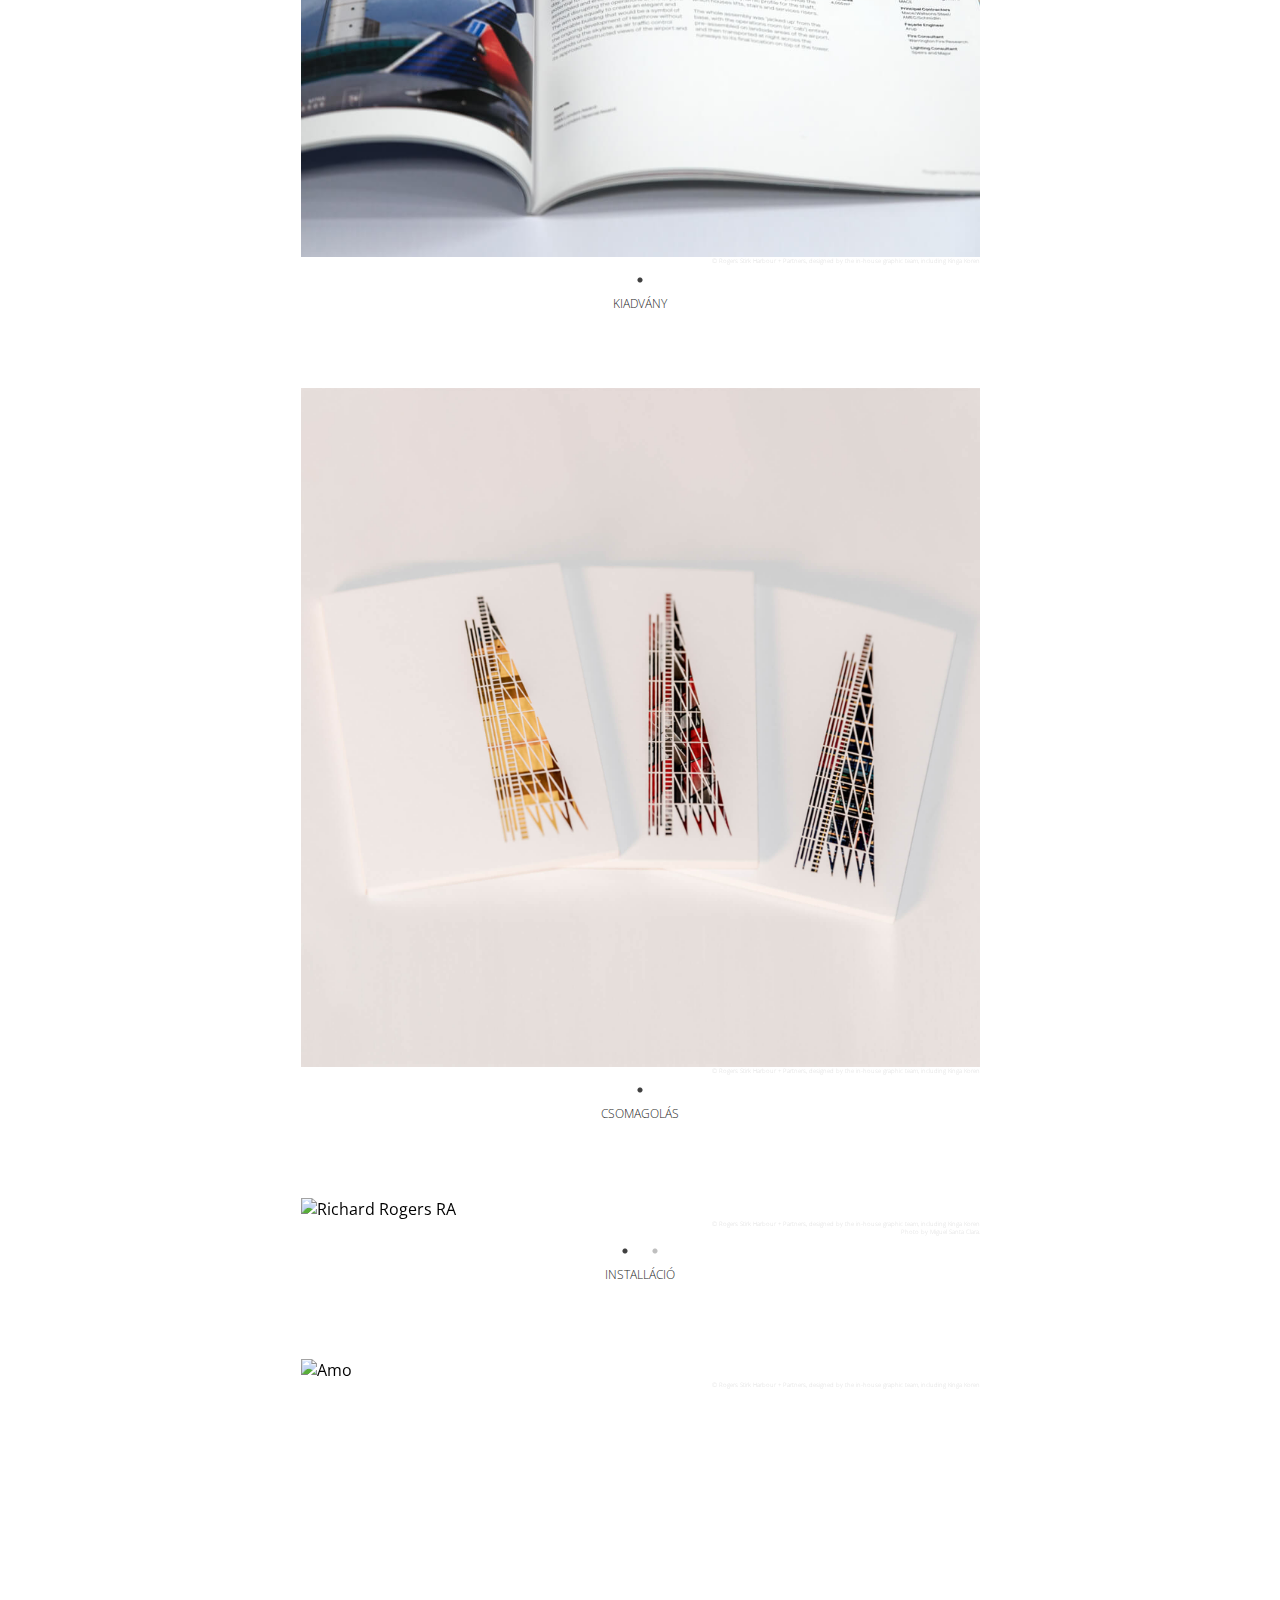
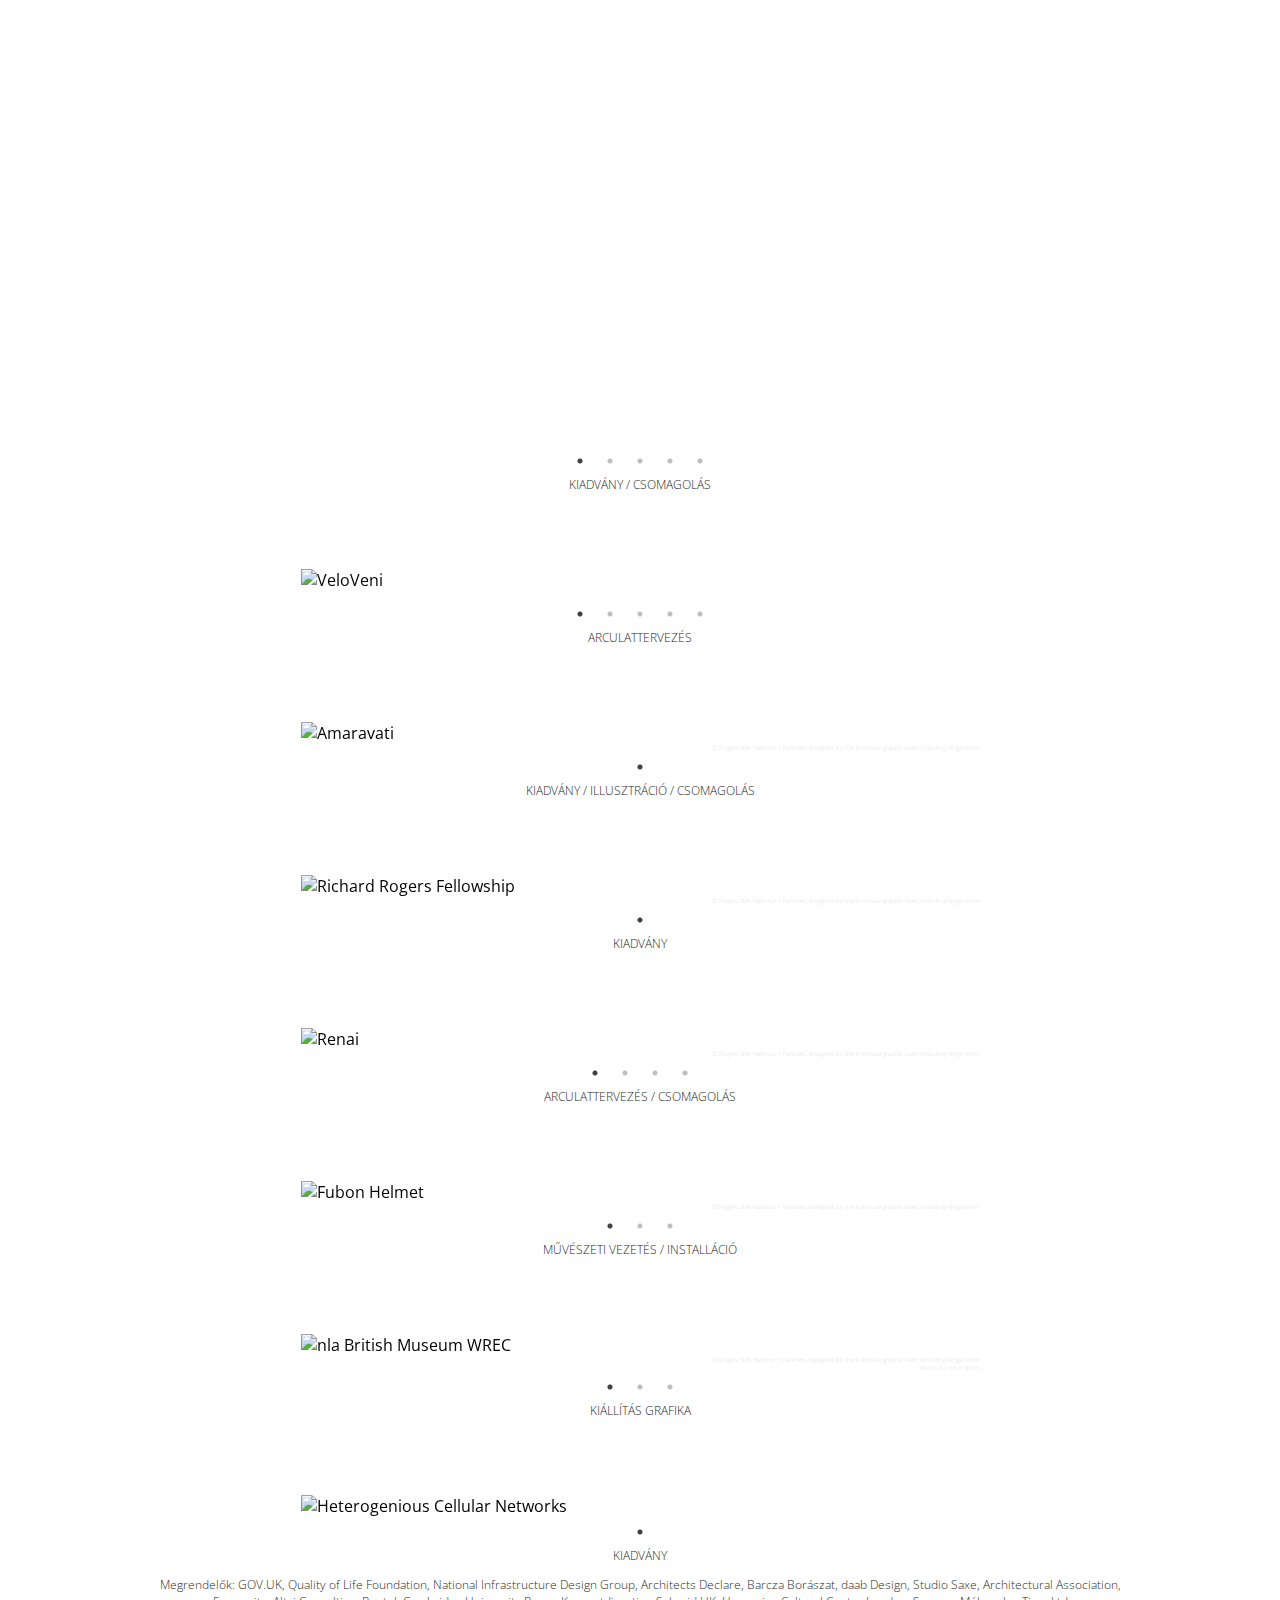
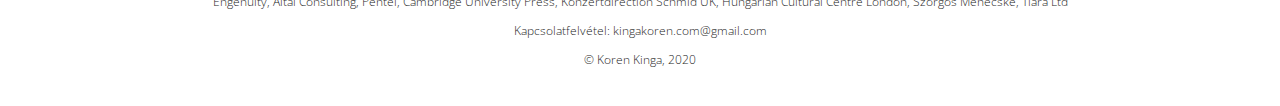
==== commit 2038069e: "Update hu.html" ====
--- a/hu.html
+++ b/hu.html
@@ -46,6 +46,22 @@
 
   <div class='slick-project project-block'>
     <figure>
+      <img src="images/kingakoren_comku1.jpg" alt="Co:MKU Box" style="width:100%">
+      <figcaption>Project within dRMM Architects, collaboration with Philip Dennis (Wilkinson Eyre)</figcaption>
+    </figure>
+    <figure>
+      <img src="images/kingakoren_comku2.jpg" alt="Co:MKU Open Box" style="width:100%">
+      <figcaption>Project within dRMM Architects, collaboration with Philip Dennis (Wilkinson Eyre)</figcaption>
+    </figure>
+    <figure>
+      <img src="images/kingakoren_comku3.jpg" alt="Co:MKU Packaging" style="width:100%">
+      <figcaption>Project within dRMM Architects, collaboration with Philip Dennis (Wilkinson Eyre)</figcaption>
+    </figure>
+  </div>
+  <h2><p></p>ARCULATTERVEZÉS / CSOMAGOLÁS / KIADVÁNY</h2>
+
+  <div class='slick-project project-block'>
+    <figure>
       <img src="images/kingakoren_christmas1.jpg" alt="dRMM Christmas Giveaway" style="width:100%">
       <figcaption>Project within dRMM Architects</figcaption>
       <figcaption>Photo by Farid Karim</figcaption>
@@ -85,7 +101,15 @@
       <figcaption>Project within dRMM Architects</figcaption>
     </figure>
   </div>
-  <h2><p></p>BRANDING / EXHIBITION GRAPHICS / EDITORIAL</h2>
+  <h2><p></p>ARCULATTERVEZÉS / KIÁLLÍTÁS GRAFIKA / KIADVÁNY</h2>
+
+  <div class='slick-project project-block'>
+    <figure>
+      <img src="images/kingakoren_boliviaclasica.jpg" alt="Bolivia Clasica" style="width:100%">
+      <figcaption>Project within dRMM Architects</figcaption>
+    </figure>
+  </div>
+  <h2><p></p>KIADVÁNY</h2>
 
   <div class='slick-project project-block'>
     <figure>
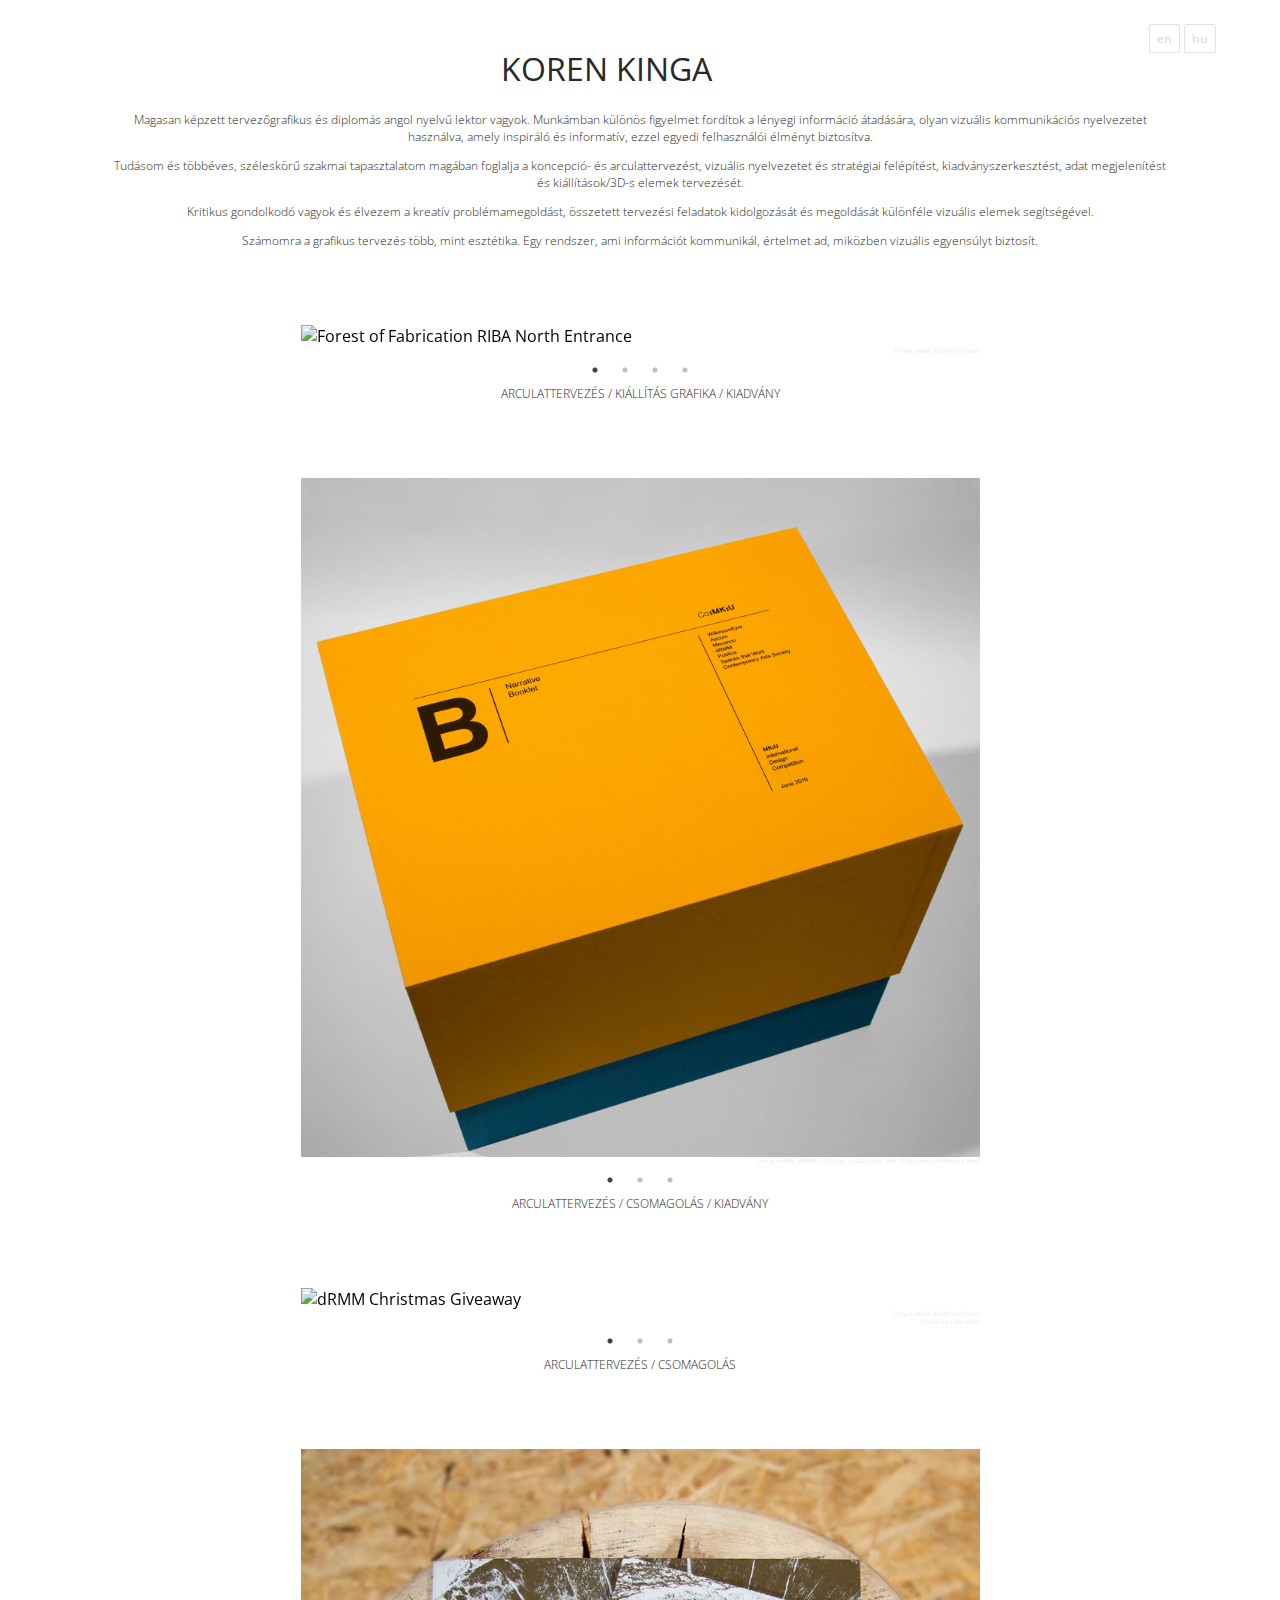
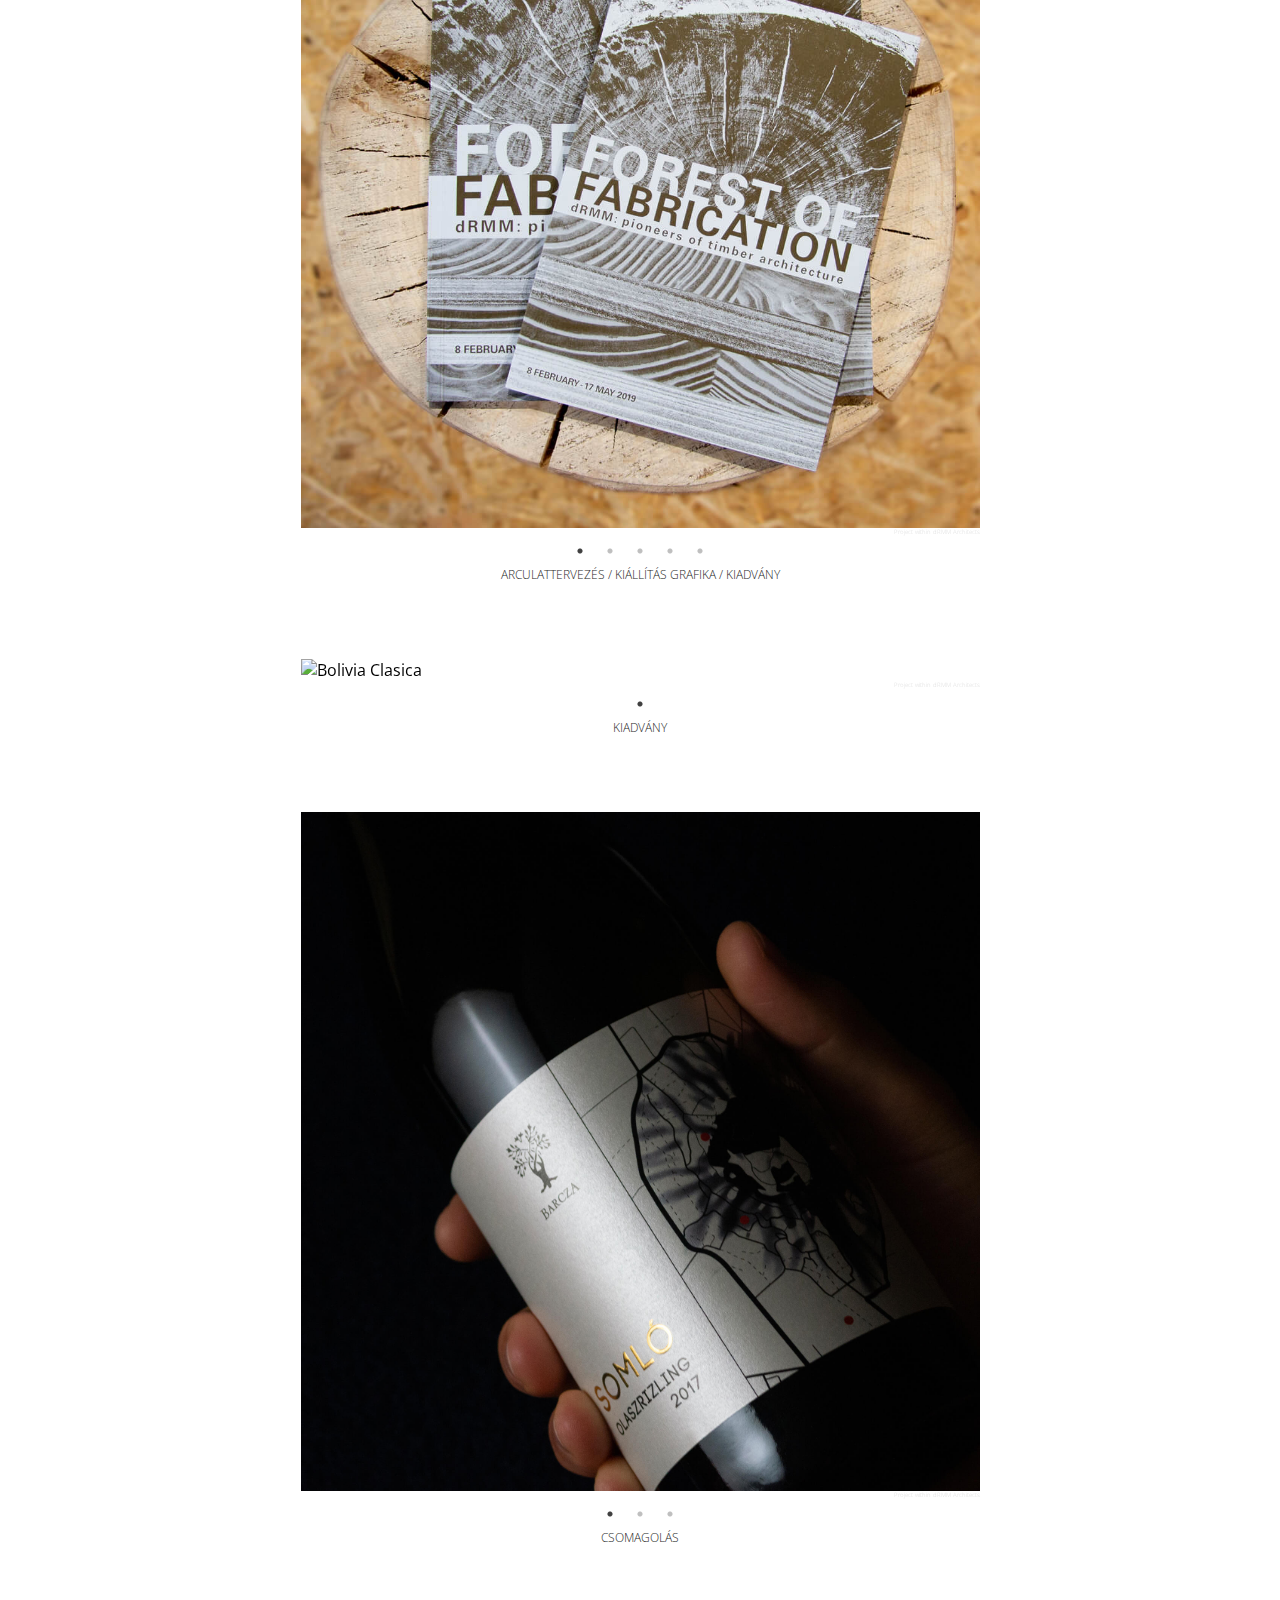
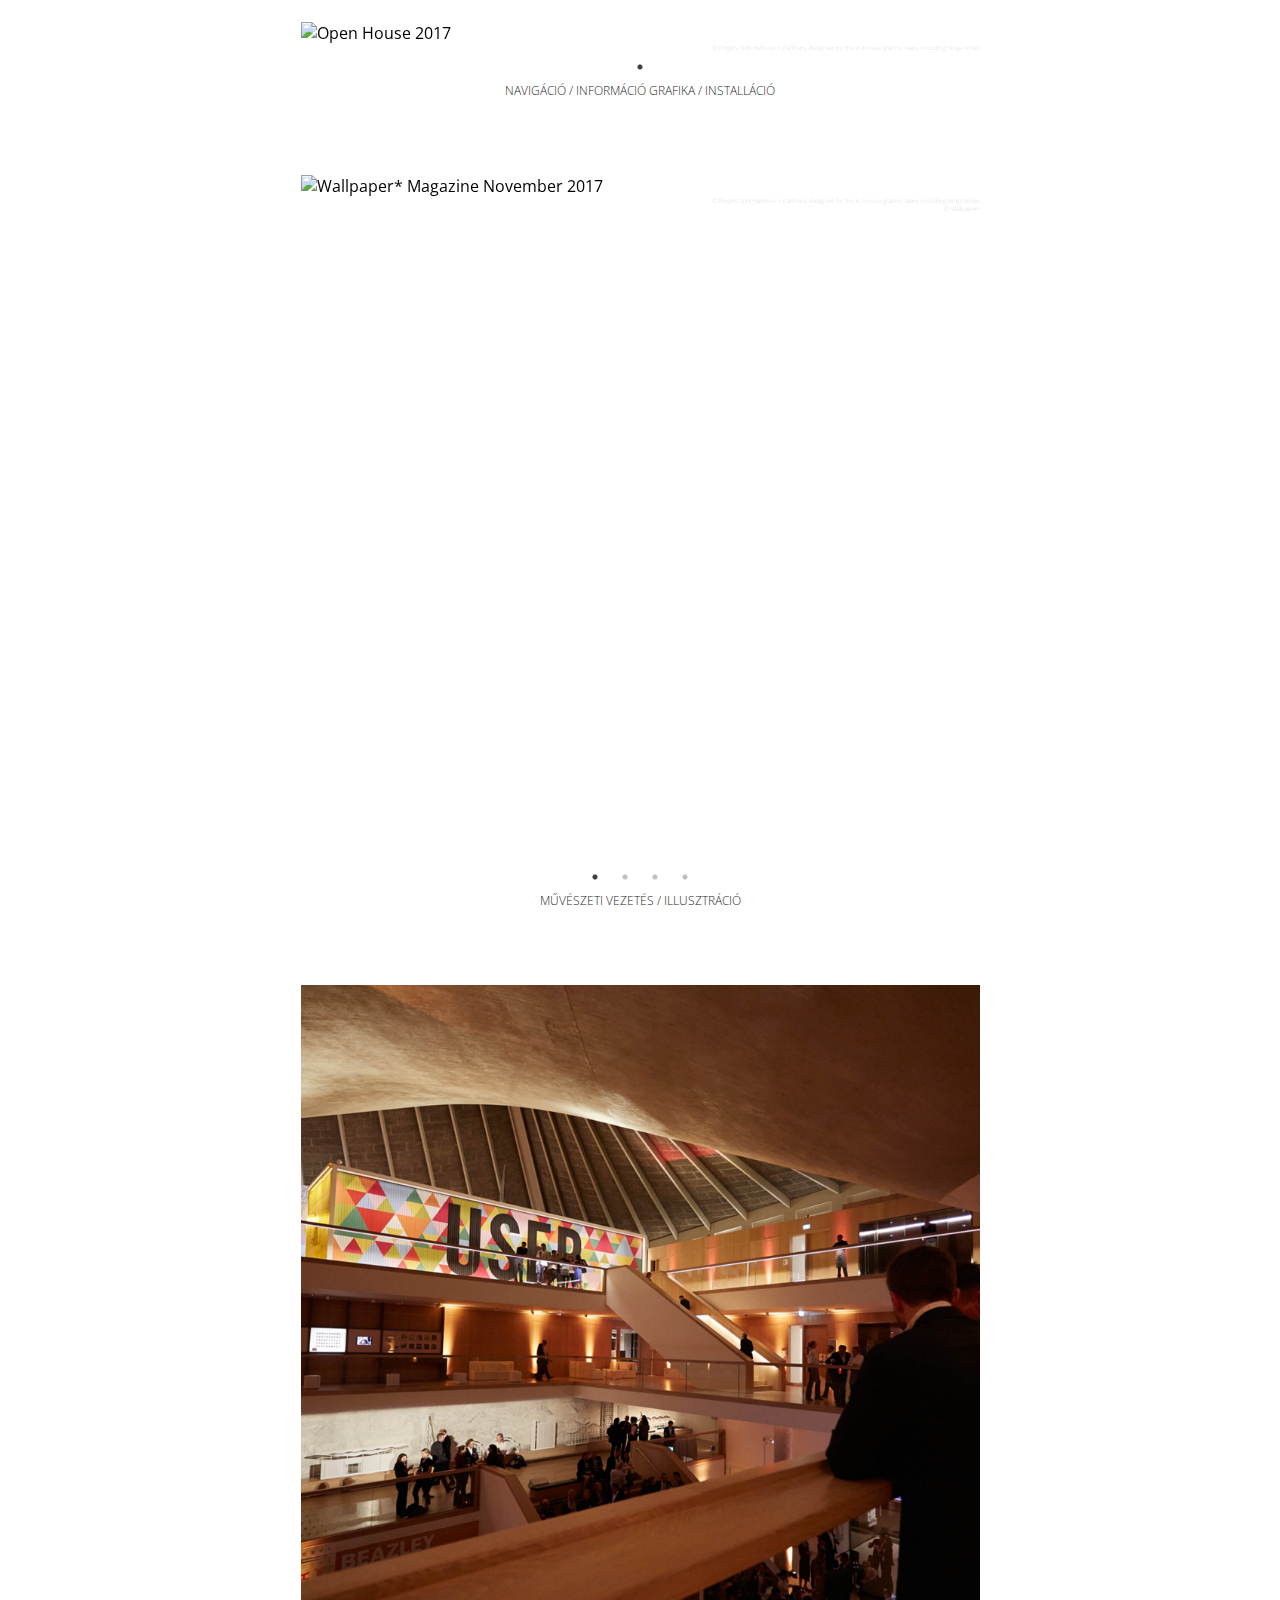
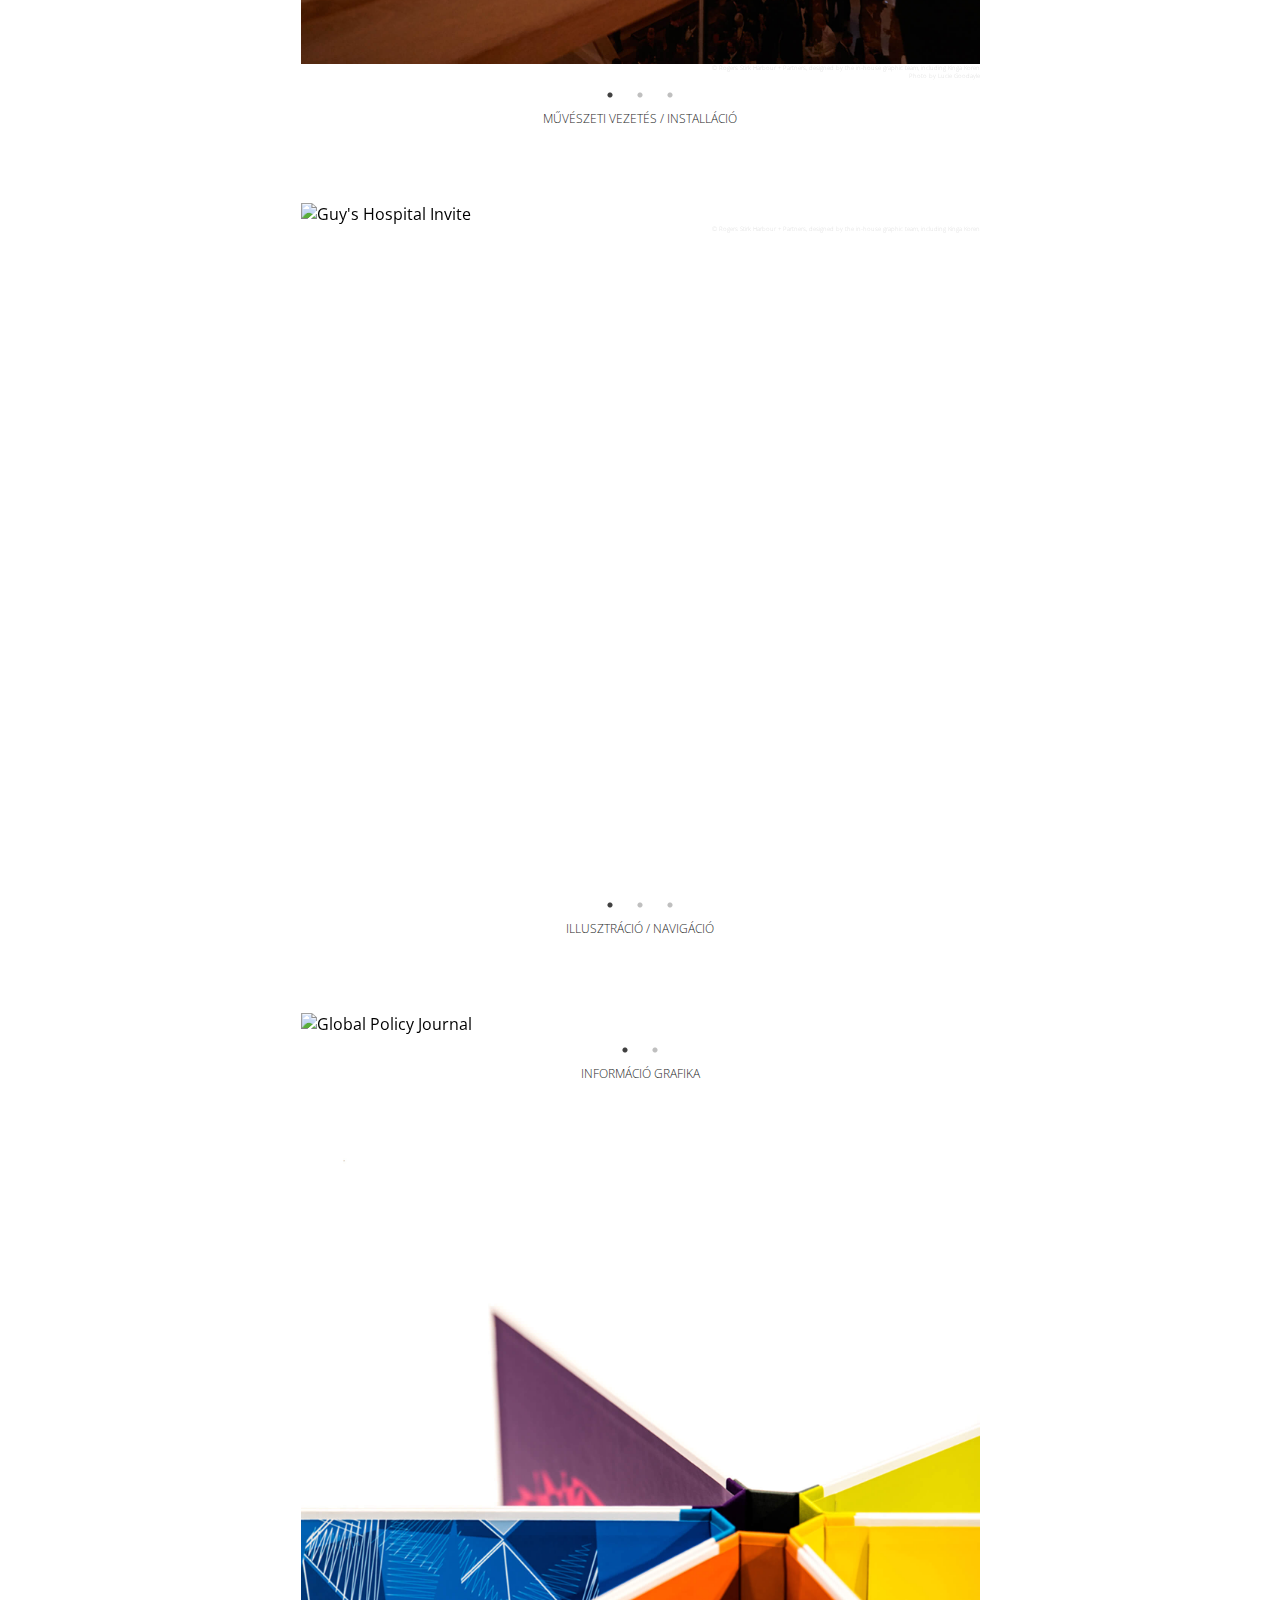
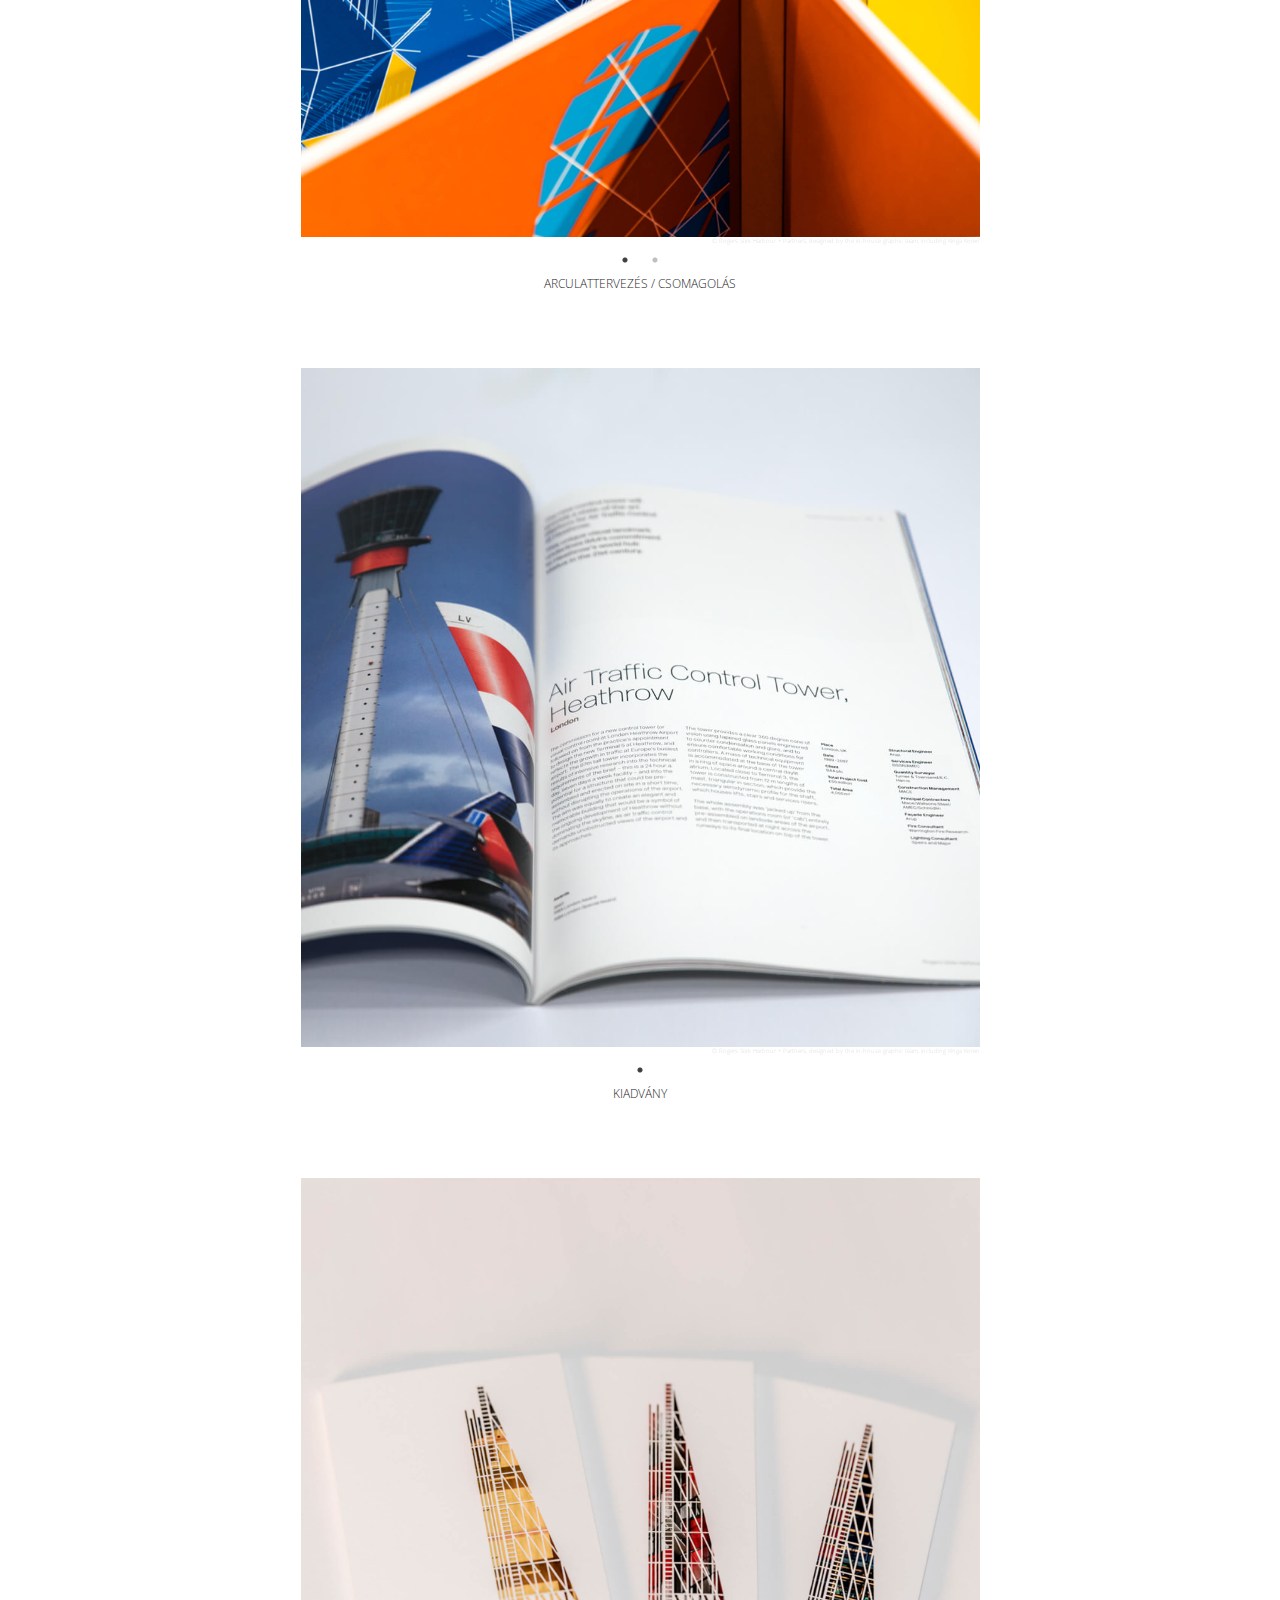
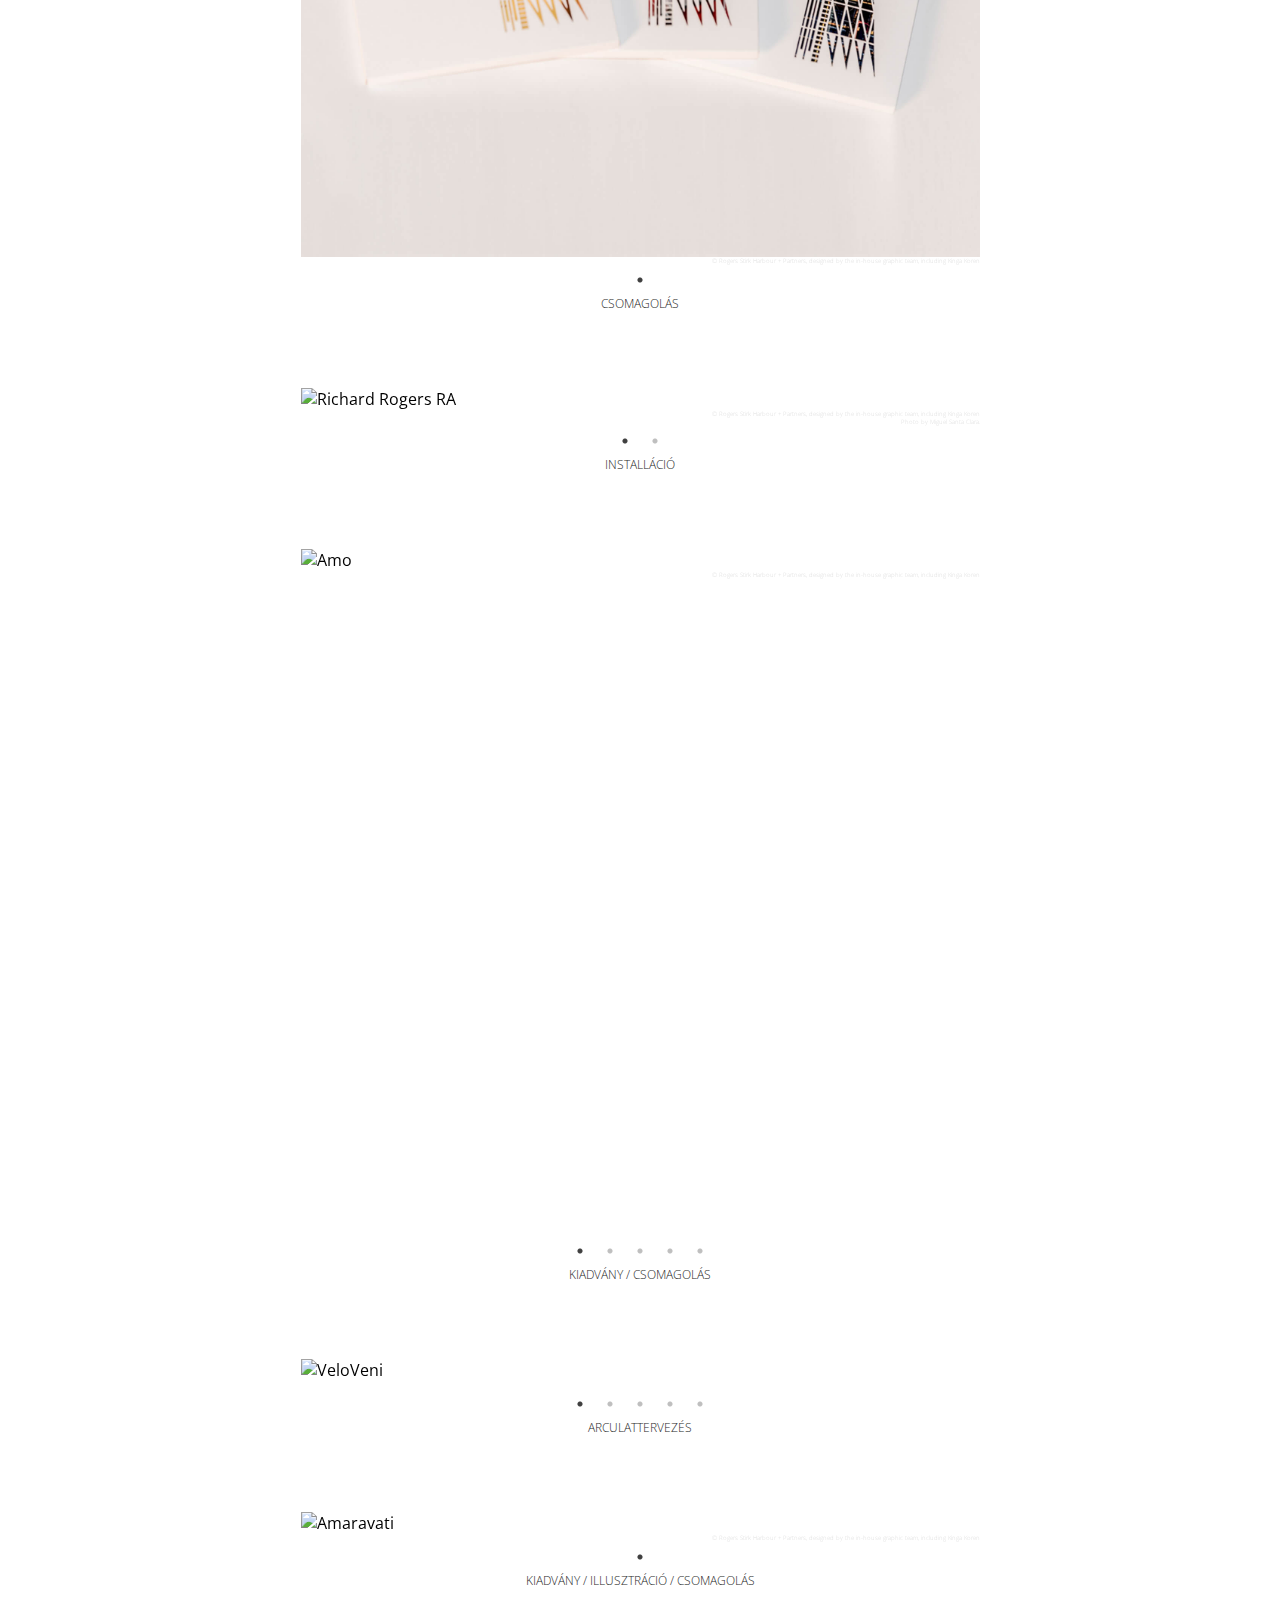
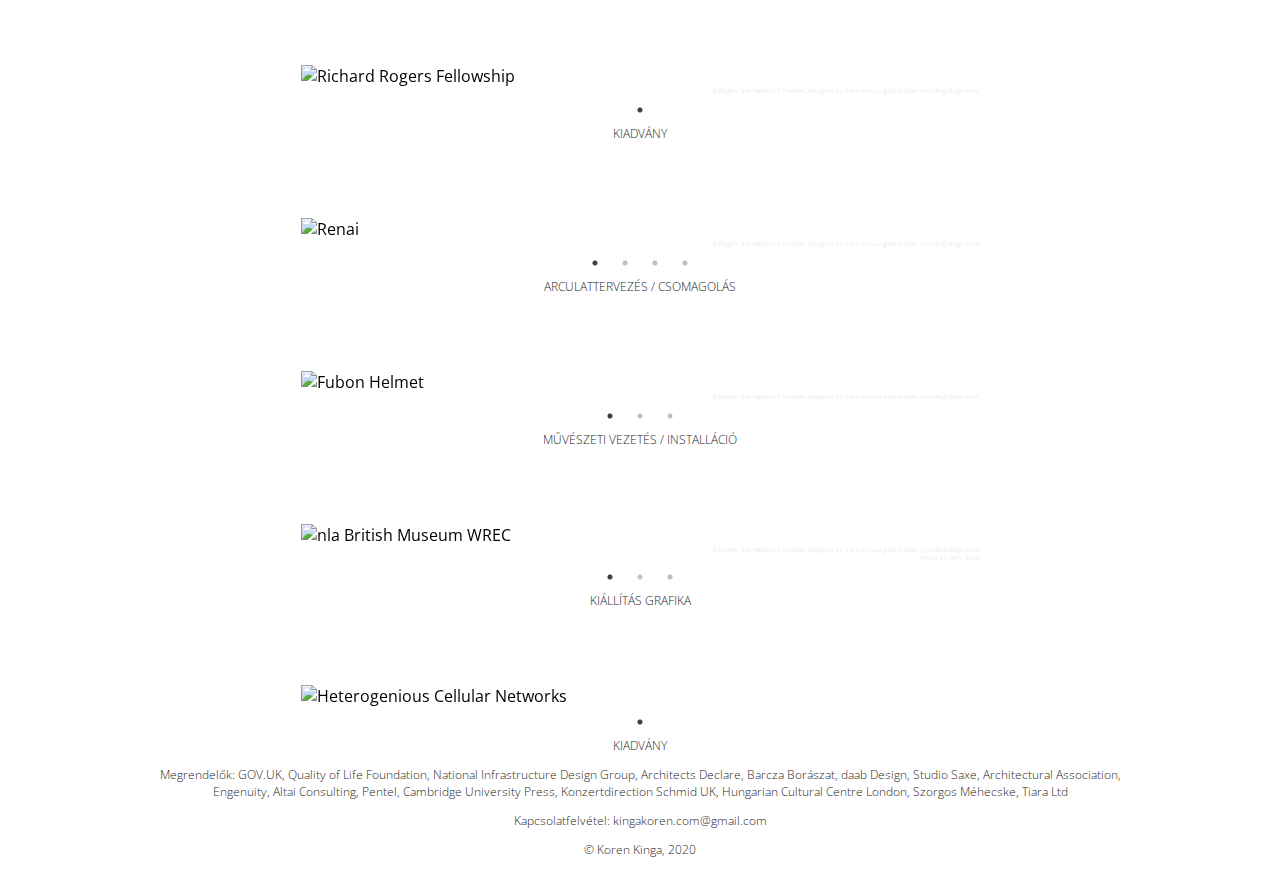
==== commit 89ed09f2: "Update hu.html" ====
--- a/hu.html
+++ b/hu.html
@@ -113,30 +113,6 @@
 
   <div class='slick-project project-block'>
     <figure>
-      <img src="images/kingakoren_forestoffabricationoutdoorseating.jpg" alt="Forest of Fabrication Outdoor Seating" style="width:100%">
-      <figcaption>Project within dRMM Architects</figcaption>
-    </figure>
-    <figure>
-      <img src="images/kingakoren_forestoffabricationstreetfront.jpg" alt="Forest of Fabrication Street Front" style="width:100%">
-      <figcaption>Project within dRMM Architects</figcaption>
-    </figure>
-    <figure>
-      <img src="images/kingakoren_forestoffabricationoverview.jpg" alt="Forest of Fabrication" style="width:100%">
-      <figcaption>Project within dRMM Architects</figcaption>
-    </figure>
-    <figure>
-      <img src="images/kingakoren_forestoffabricationcollateral.jpg" alt="Forest of Fabrication Collateral" style="width:100%">
-      <figcaption>Project within dRMM Architects</figcaption>
-    </figure>
-    <figure>
-      <img src="images/kingakoren_forestoffabricationposter.jpg" alt="Forest of Fabrication Poster" style="width:100%">
-      <figcaption>Project within dRMM Architects</figcaption>
-    </figure>
-  </div>
-  <h2><p></p>ARCULATTERVEZÉS / KIÁLLÍTÁS GRAFIKA / KIADVÁNY</h2>
-
-  <div class='slick-project project-block'>
-    <figure>
       <img src="images/kingakoren_barcza1.jpg" alt="Barcza Pinc&#233;szet" style="width:100%">
       <figcaption>Project within dRMM Architects</figcaption>
     </figure>
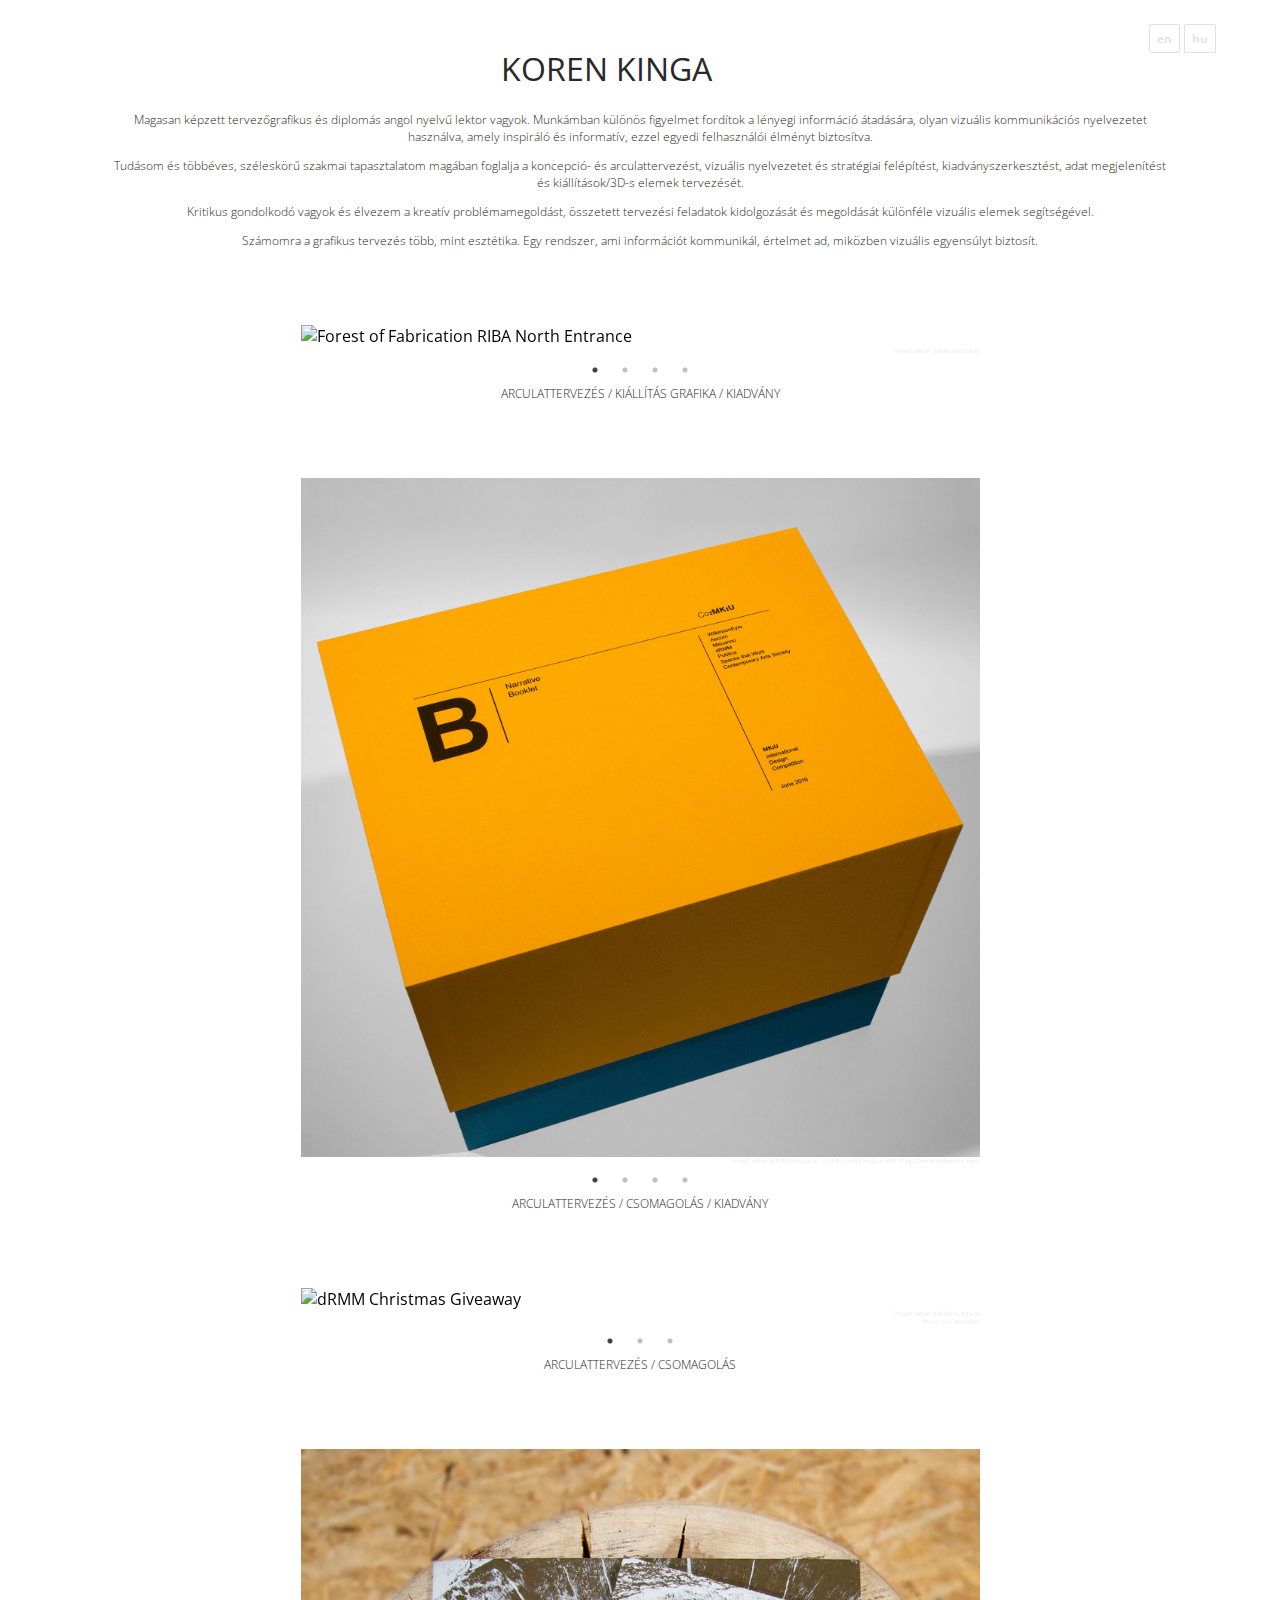
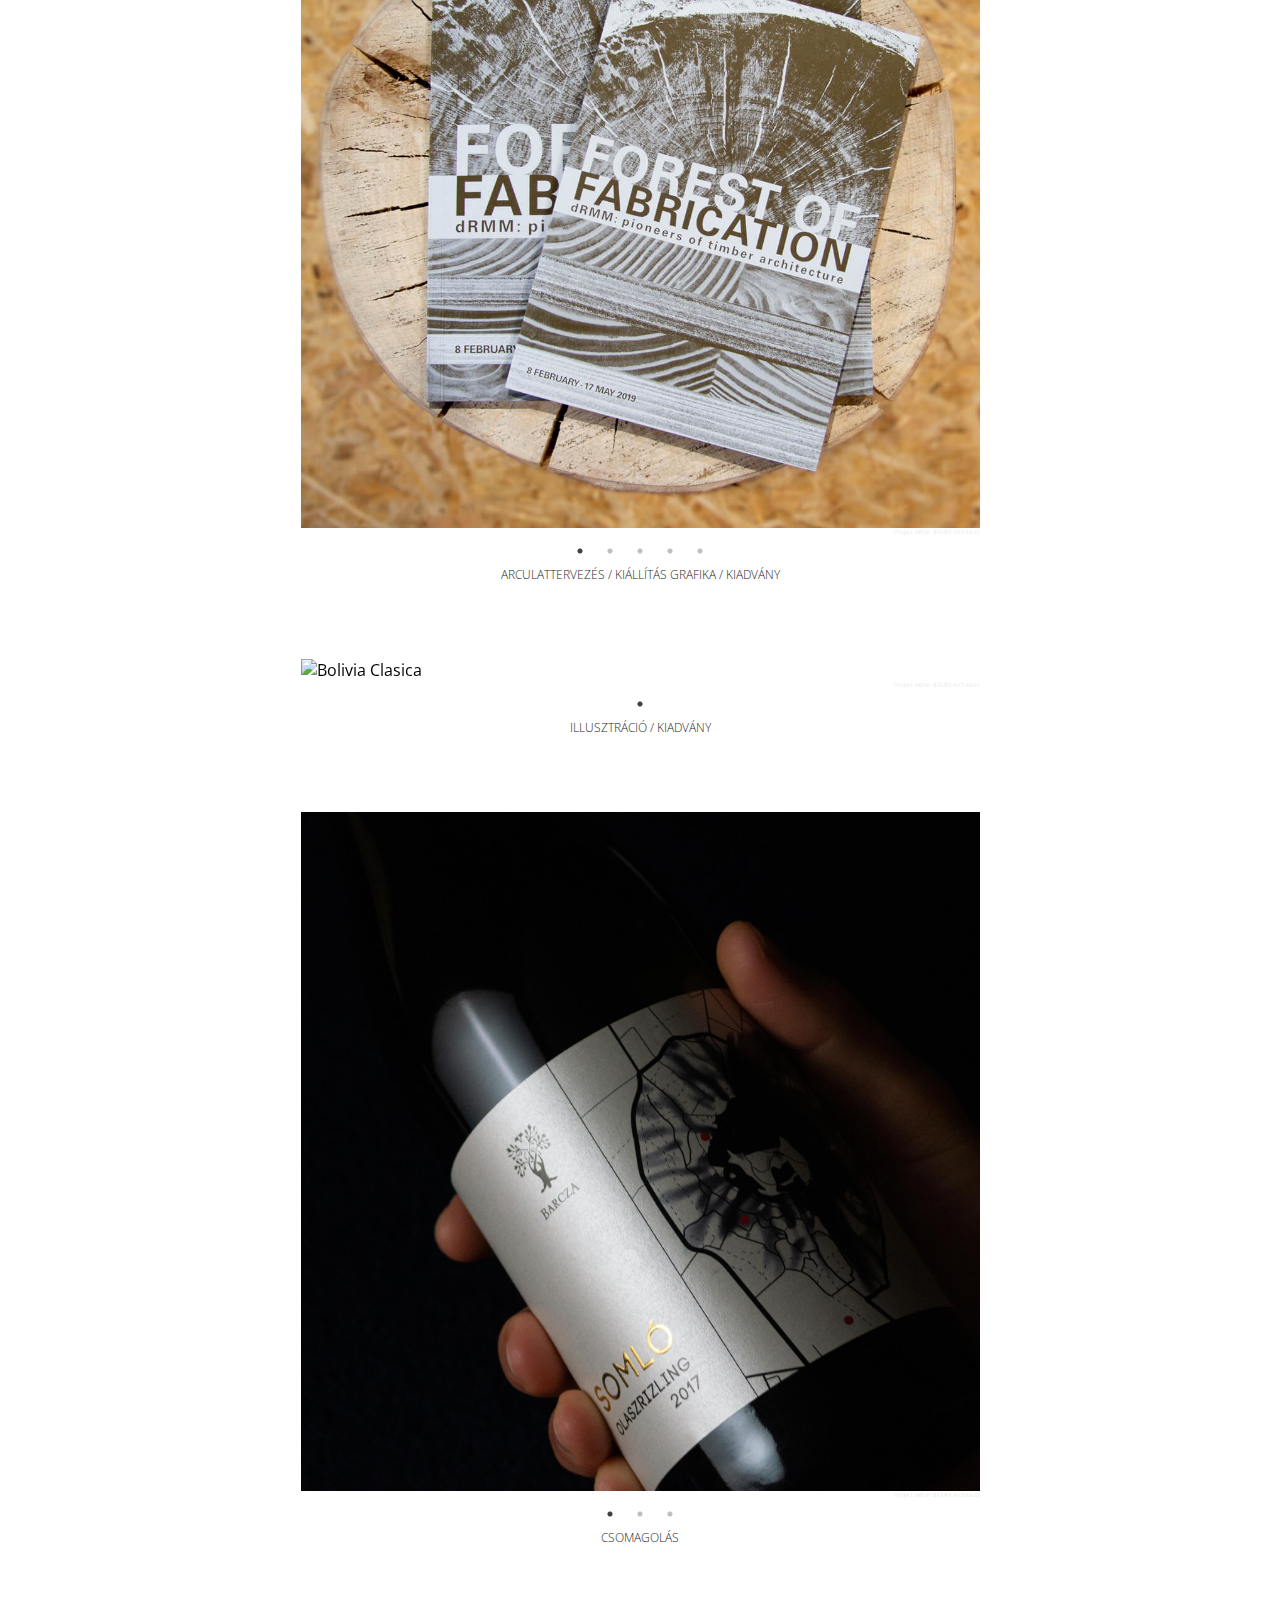
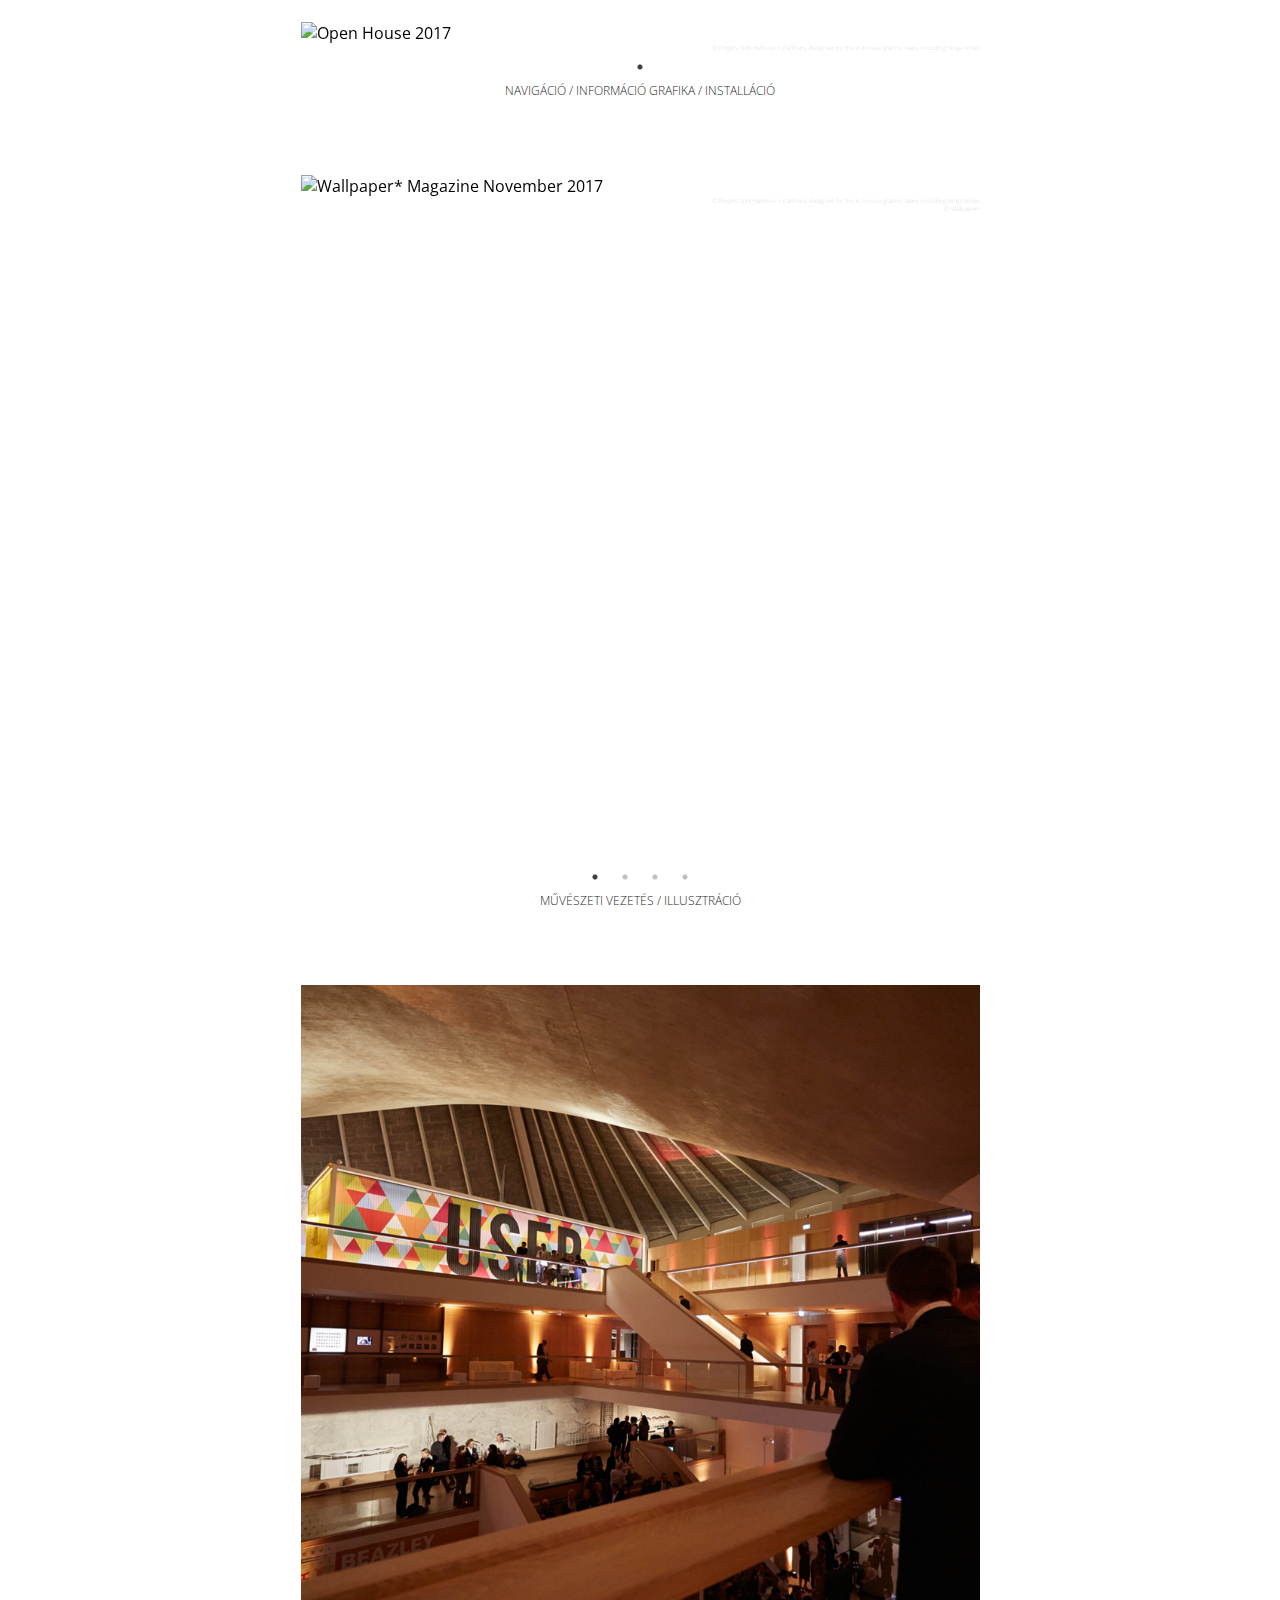
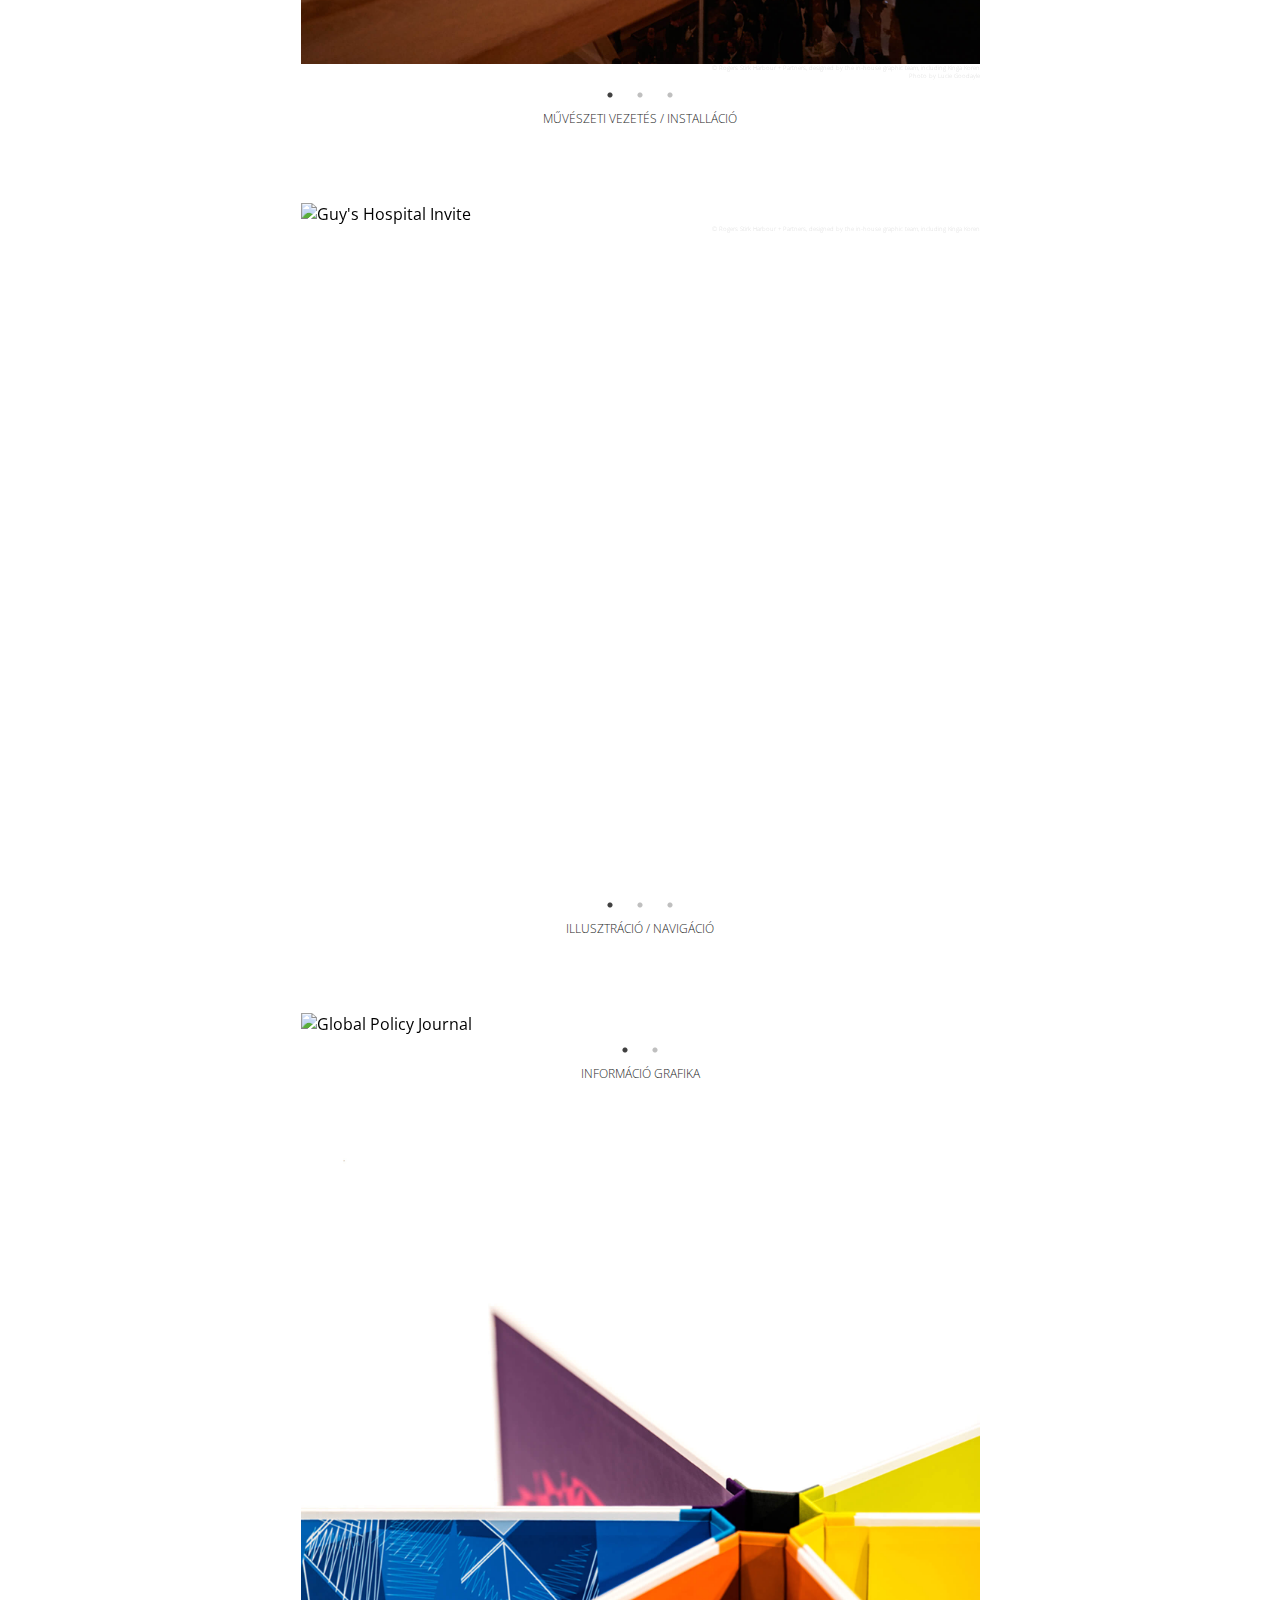
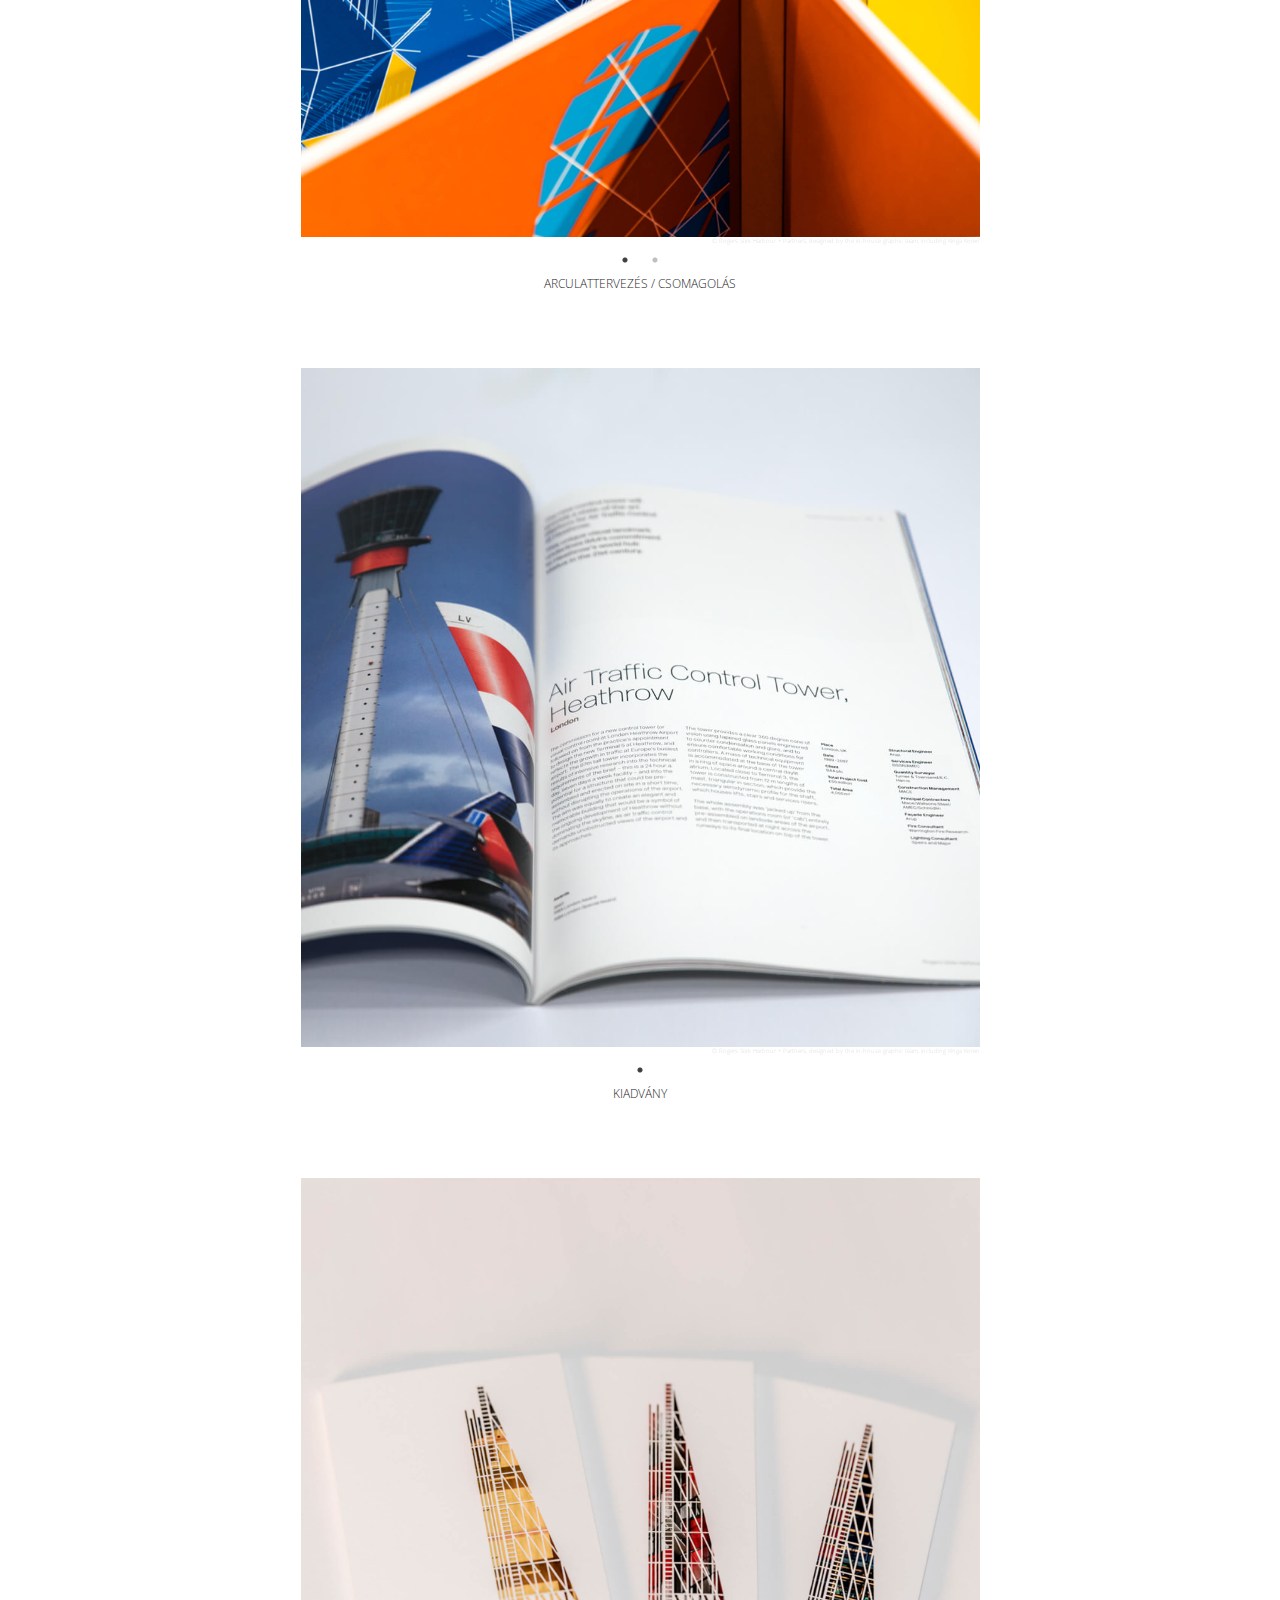
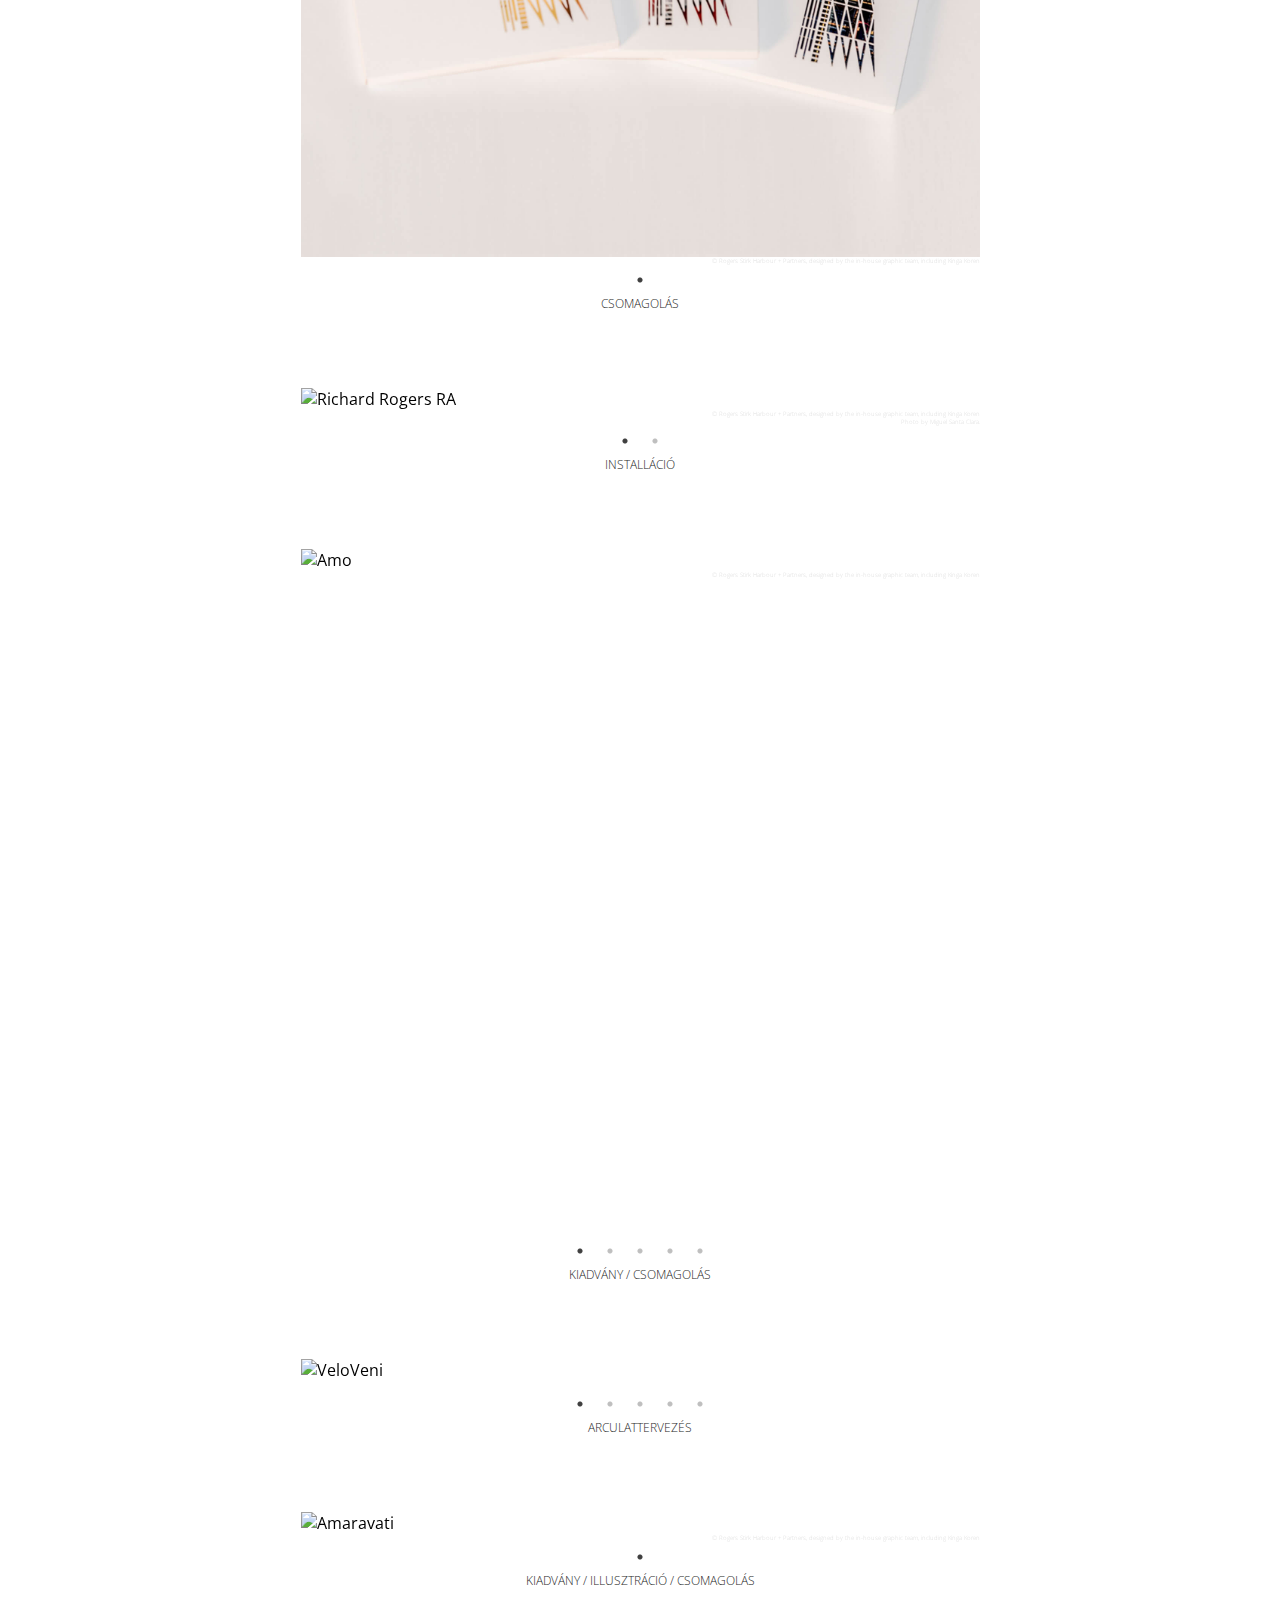
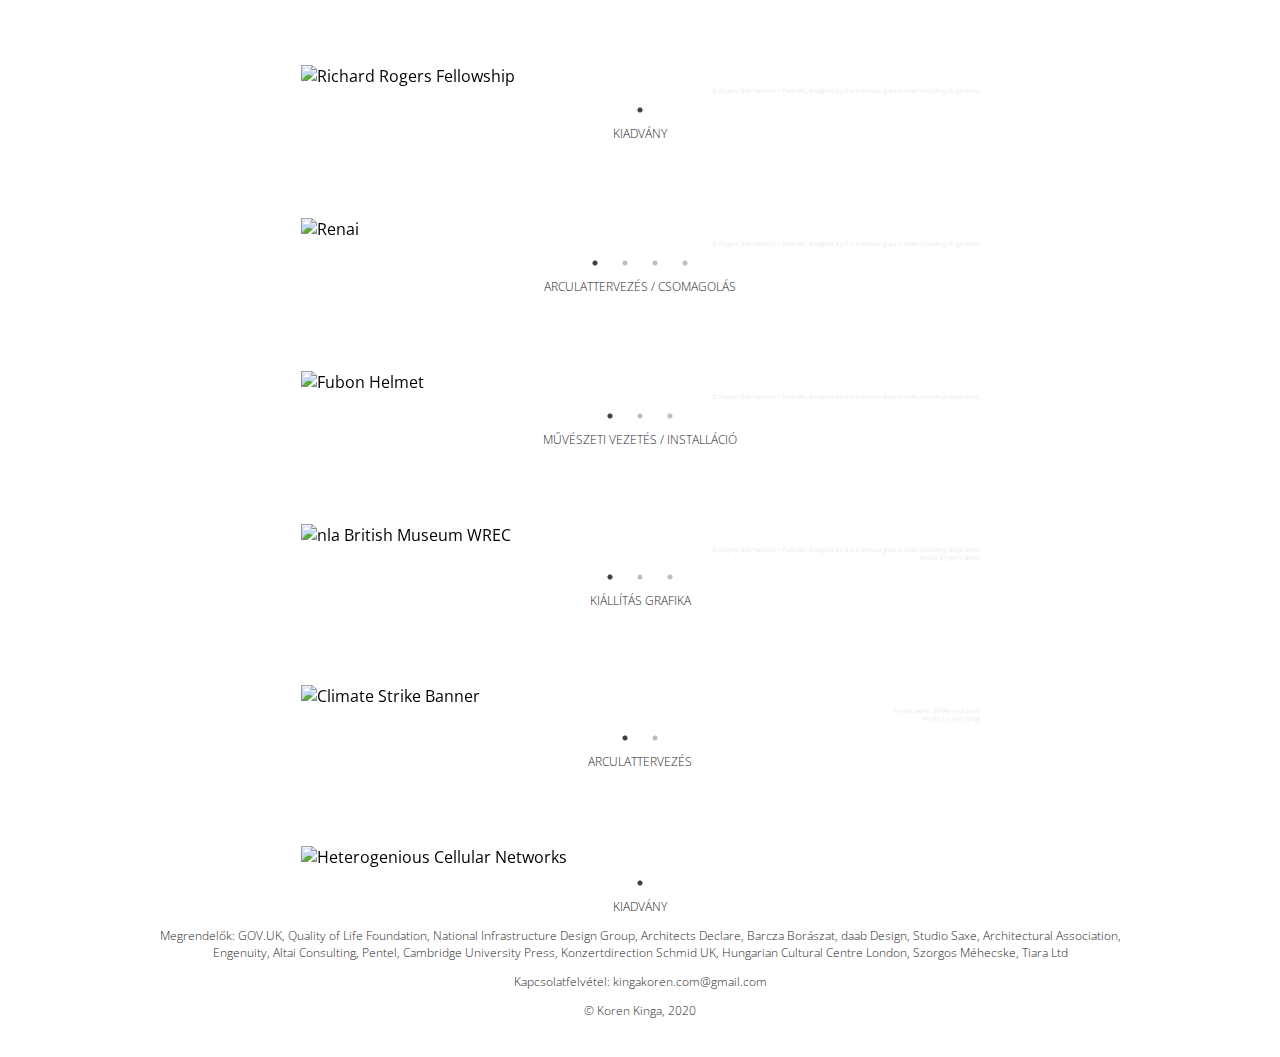
==== commit 1e5b96ae: "Text update" ====
--- a/hu.html
+++ b/hu.html
@@ -47,15 +47,19 @@
   <div class='slick-project project-block'>
     <figure>
       <img src="images/kingakoren_comku1.jpg" alt="Co:MKU Box" style="width:100%">
-      <figcaption>Project within dRMM Architects, collaboration with Philip Dennis (Wilkinson Eyre)</figcaption>
+      <figcaption>Project within dRMM Architects - Co:MK:U, collaboration with Philip Dennis (Wilkinson Eyre)</figcaption>
     </figure>
     <figure>
       <img src="images/kingakoren_comku2.jpg" alt="Co:MKU Open Box" style="width:100%">
-      <figcaption>Project within dRMM Architects, collaboration with Philip Dennis (Wilkinson Eyre)</figcaption>
+      <figcaption>Project within dRMM Architects - Co:MK:U, collaboration with Philip Dennis (Wilkinson Eyre)</figcaption>
     </figure>
     <figure>
       <img src="images/kingakoren_comku3.jpg" alt="Co:MKU Packaging" style="width:100%">
-      <figcaption>Project within dRMM Architects, collaboration with Philip Dennis (Wilkinson Eyre)</figcaption>
+      <figcaption>Project within dRMM Architects - Co:MK:U, collaboration with Philip Dennis (Wilkinson Eyre)</figcaption>
+    </figure>
+    <figure>
+      <img src="images/kingakoren_comku4.jpg" alt="Co:MKU Collateral" style="width:100%">
+      <figcaption>Project within dRMM Architects - Co:MK:U, collaboration with Philip Dennis (Wilkinson Eyre)</figcaption>
     </figure>
   </div>
   <h2><p></p>ARCULATTERVEZÉS / CSOMAGOLÁS / KIADVÁNY</h2>
@@ -109,7 +113,7 @@
       <figcaption>Project within dRMM Architects</figcaption>
     </figure>
   </div>
-  <h2><p></p>KIADVÁNY</h2>
+  <h2><p></p>ILLUSZTRÁCIÓ / KIADVÁNY</h2>
 
   <div class='slick-project project-block'>
     <figure>
@@ -362,6 +366,20 @@
     </figure>
   </div>
   <h2>KIÁLLÍTÁS GRAFIKA</h2>
+
+  <div class='slick-project project-block'>
+    <figure>
+      <img src="images/kingakoren_climatestrike1.jpg" alt="Climate Strike Banner" style="width:100%">
+      <figcaption>Project within dRMM Architects</figcaption>
+      <figcaption>Photo by Ann Dingli</figcaption>
+    </figure>
+    <figure>
+      <img src="images/kingakoren_climatestrike2.jpg" alt="Climate Strike Protest" style="width:100%">
+      <figcaption>Project within dRMM Architects</figcaption>
+      <figcaption>Photo by Ann Dingli</figcaption>
+    </figure>
+  </div>
+  <h2><p></p>ARCULATTERVEZÉS</h2>
 
   <div class='slick-project project-block'>
     <figure>
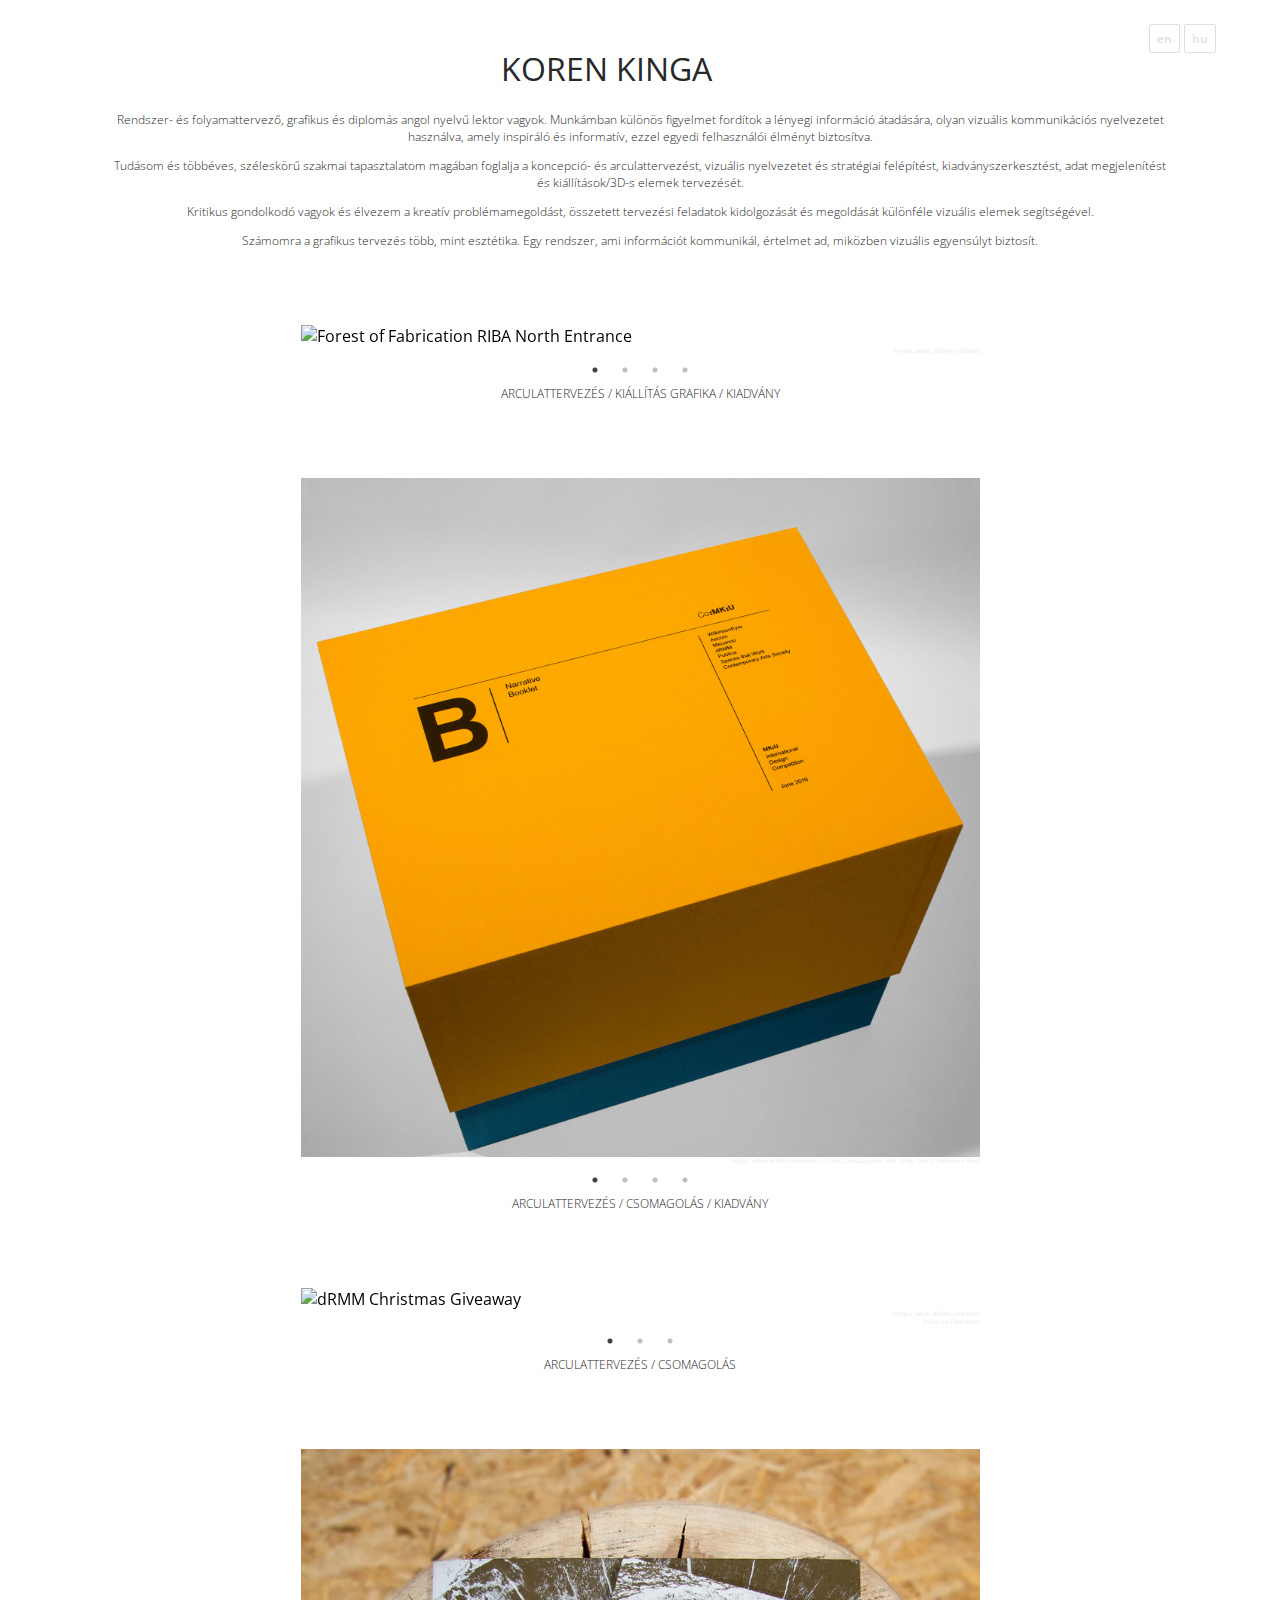
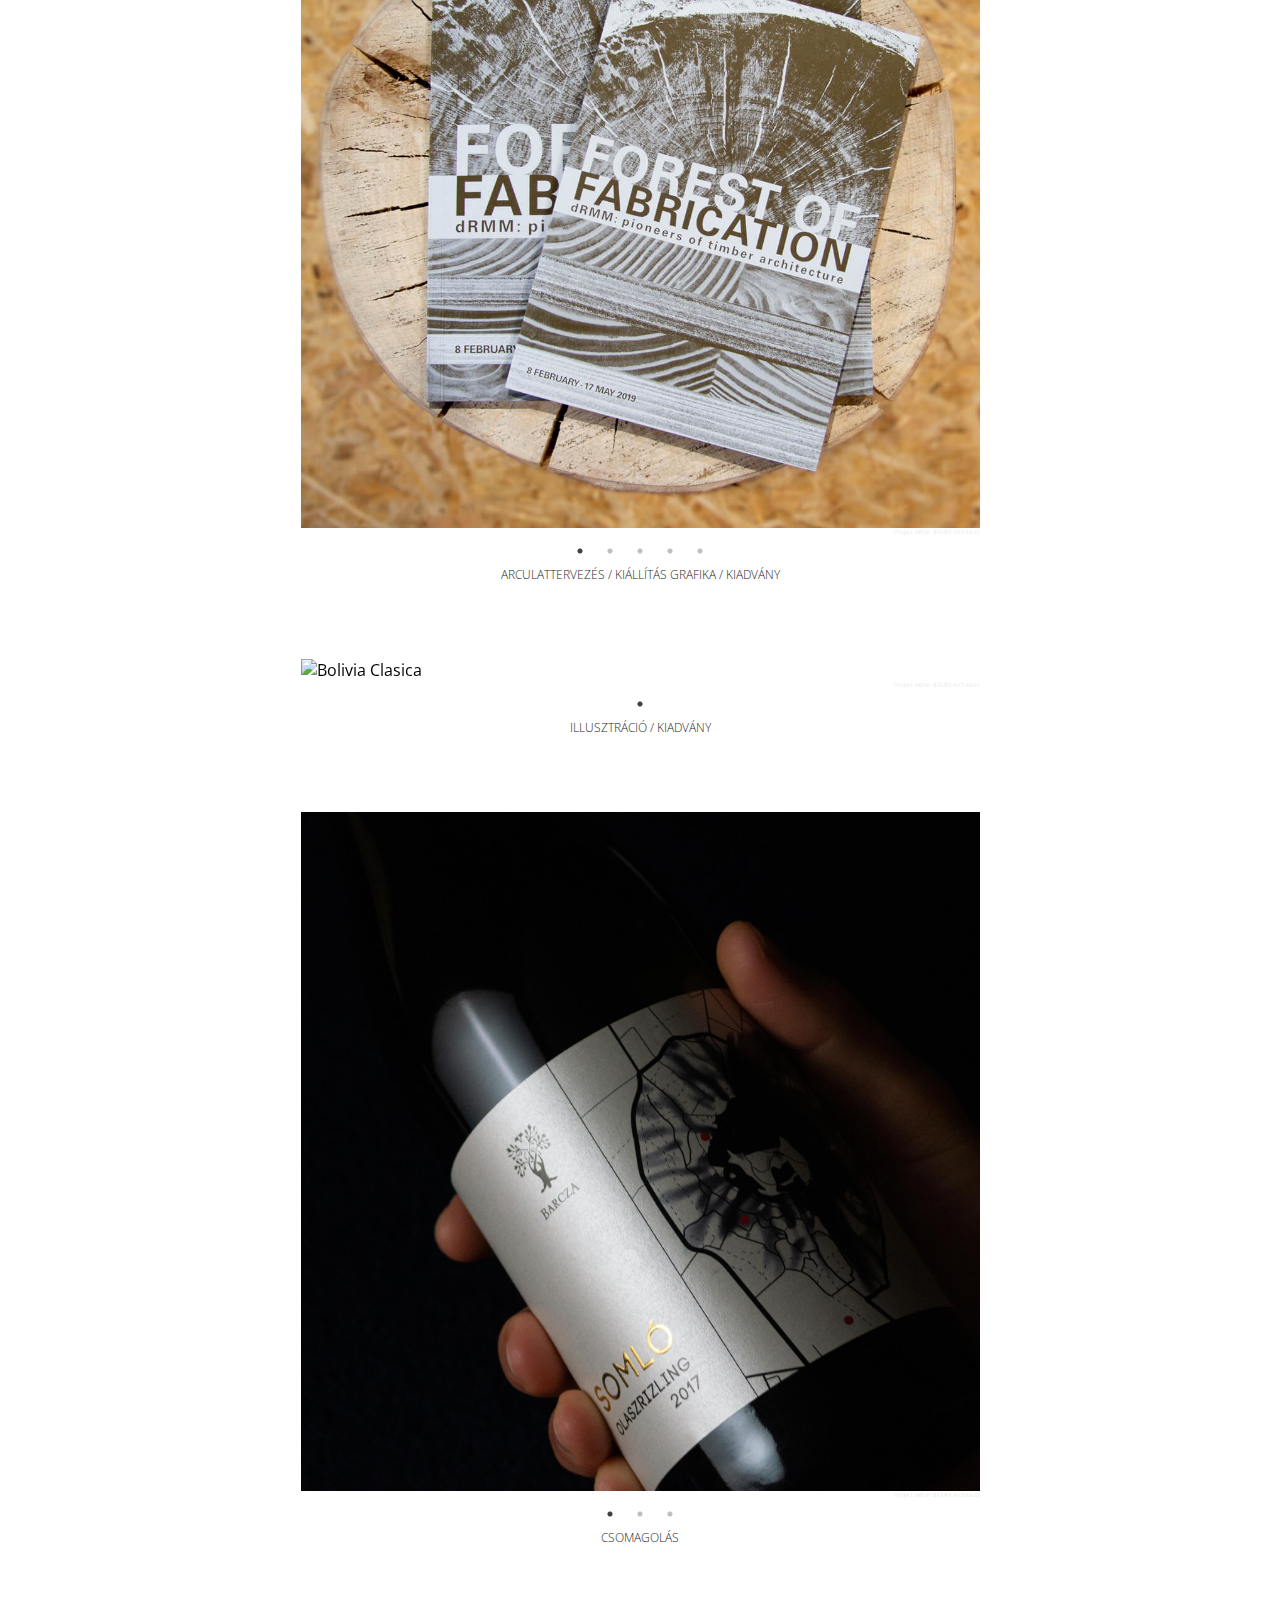
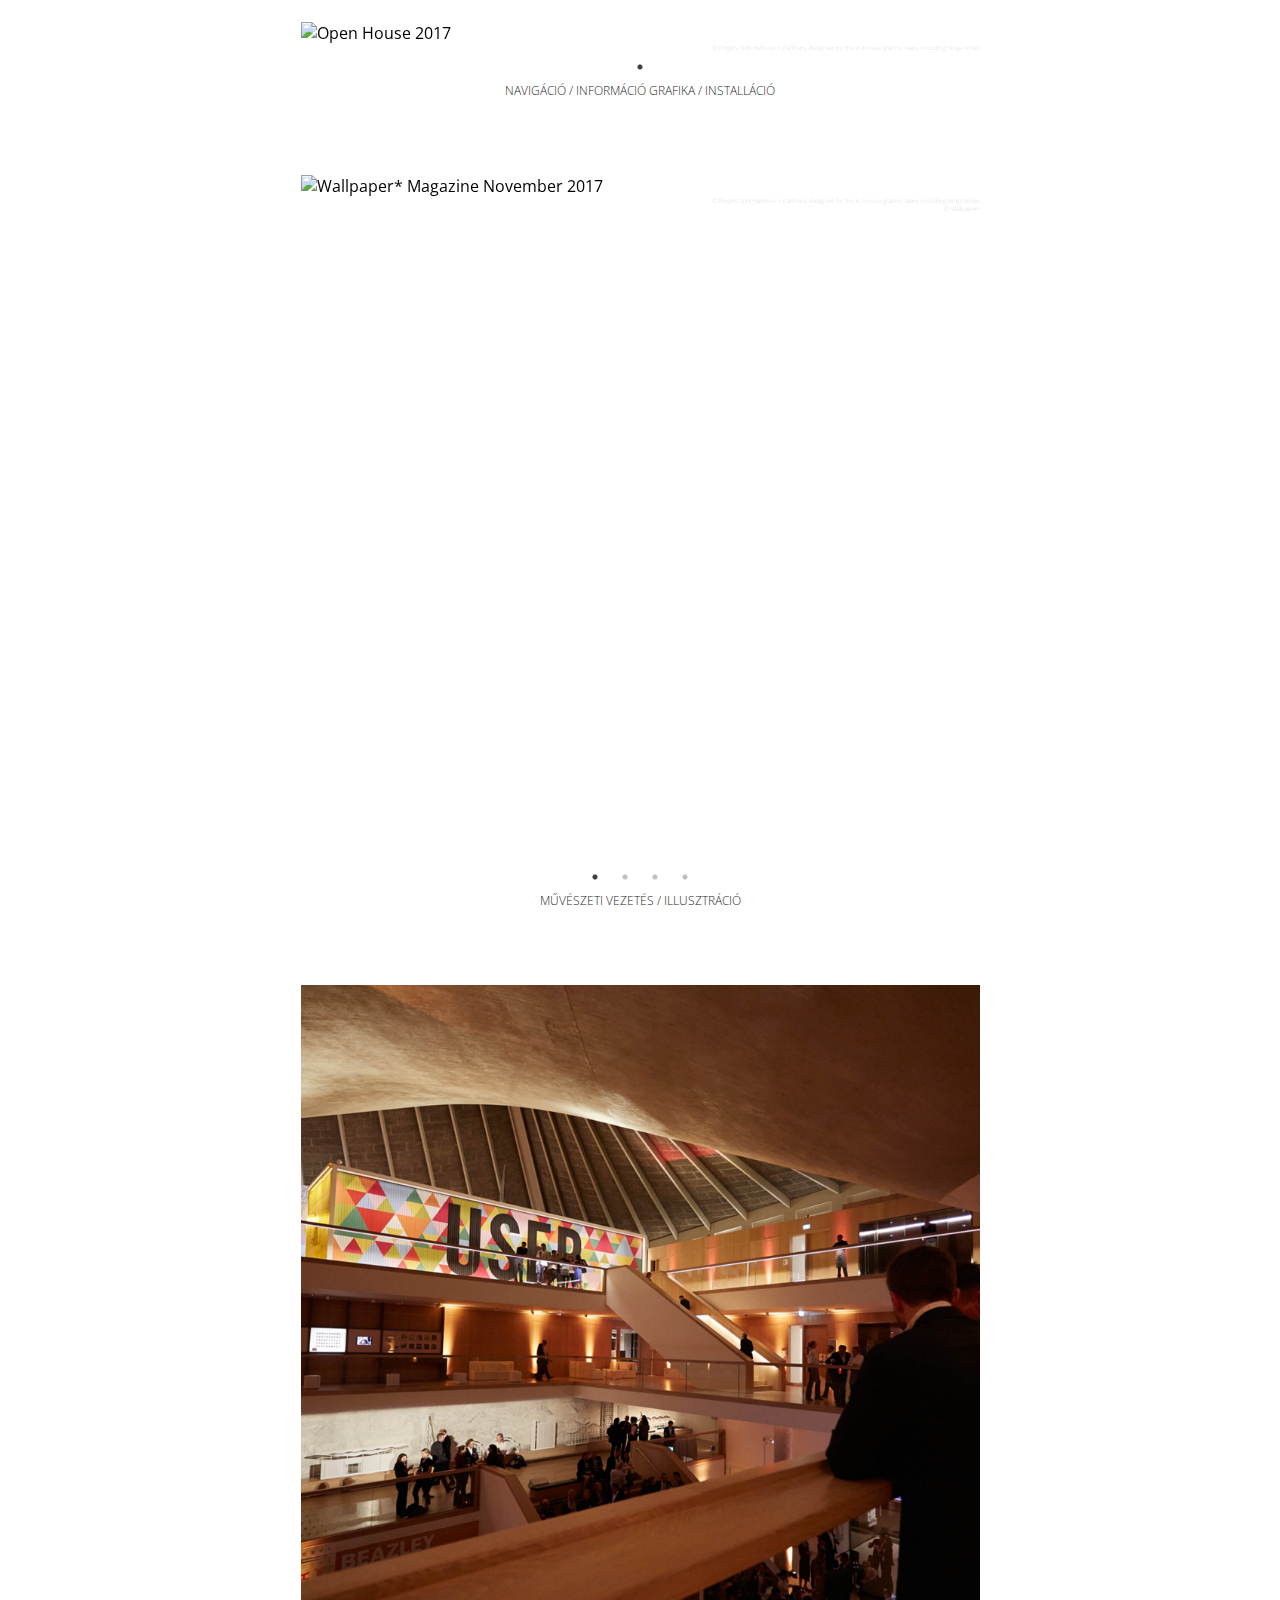
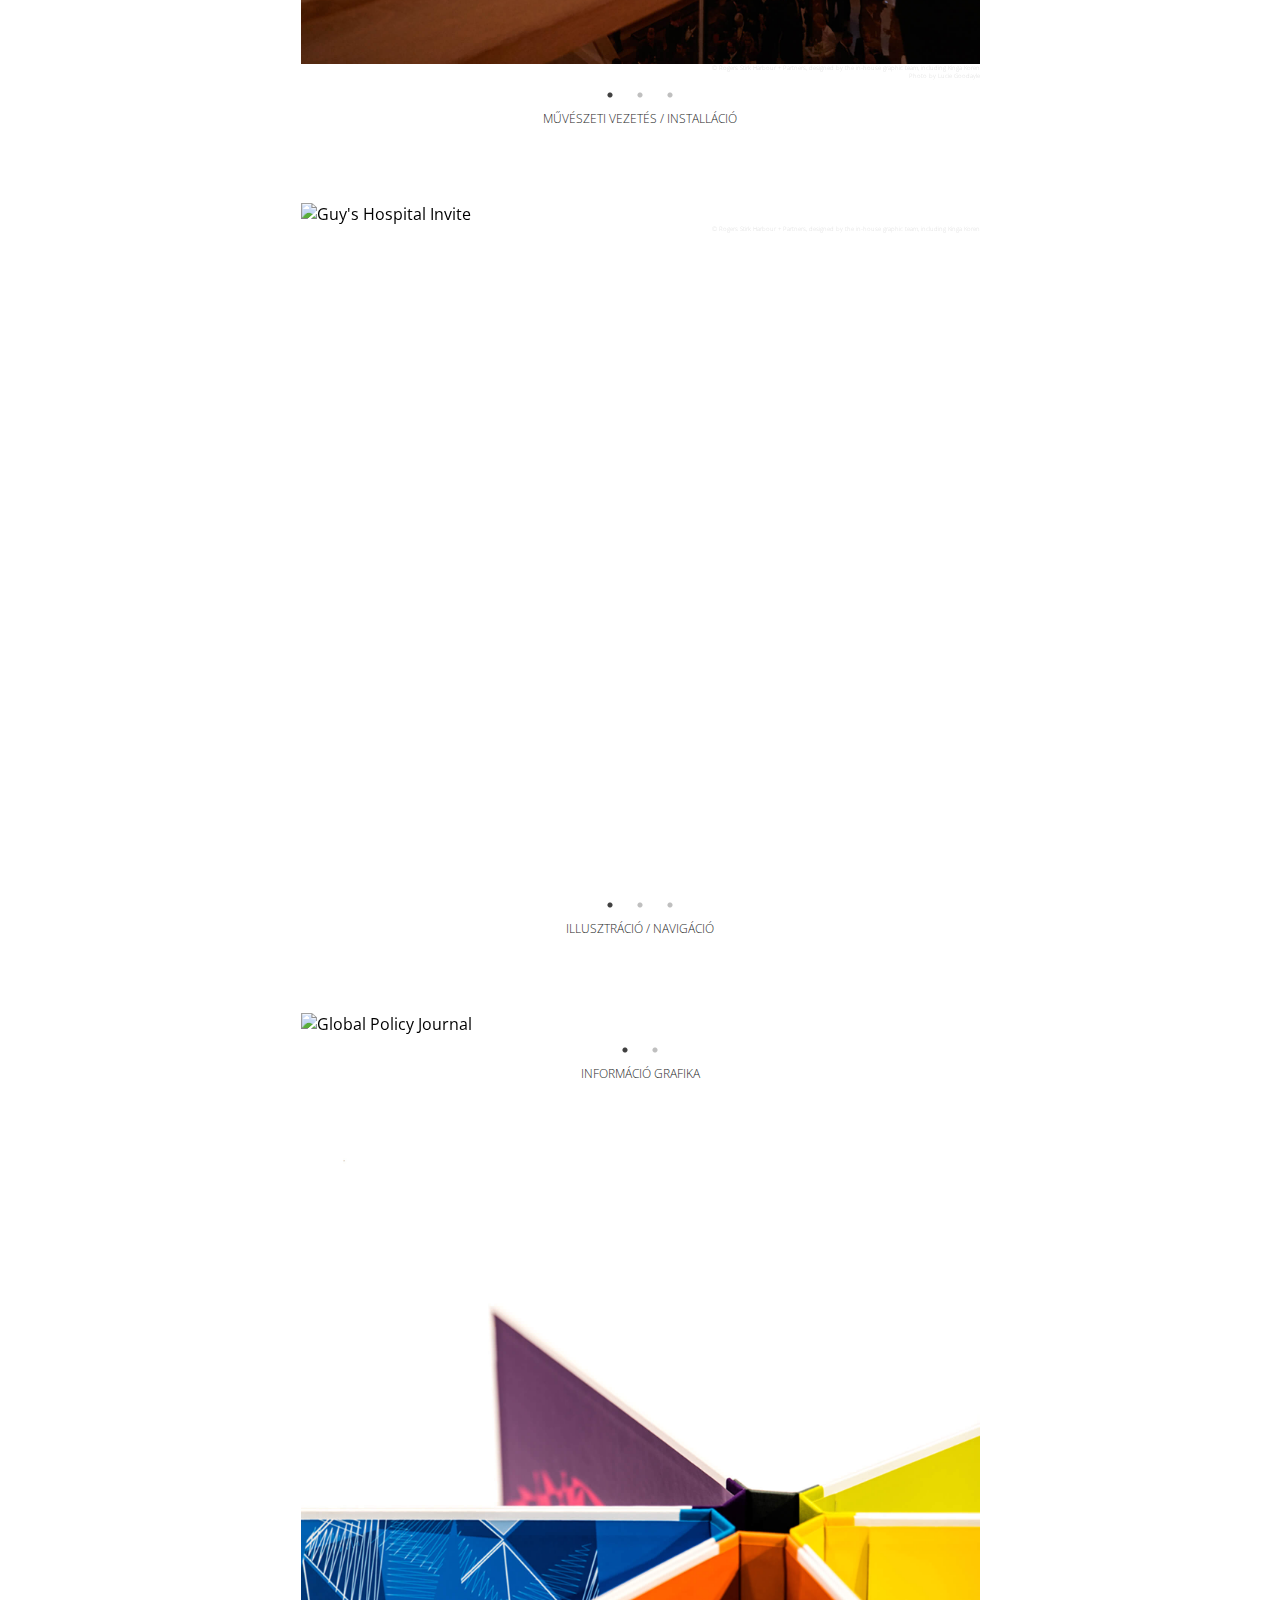
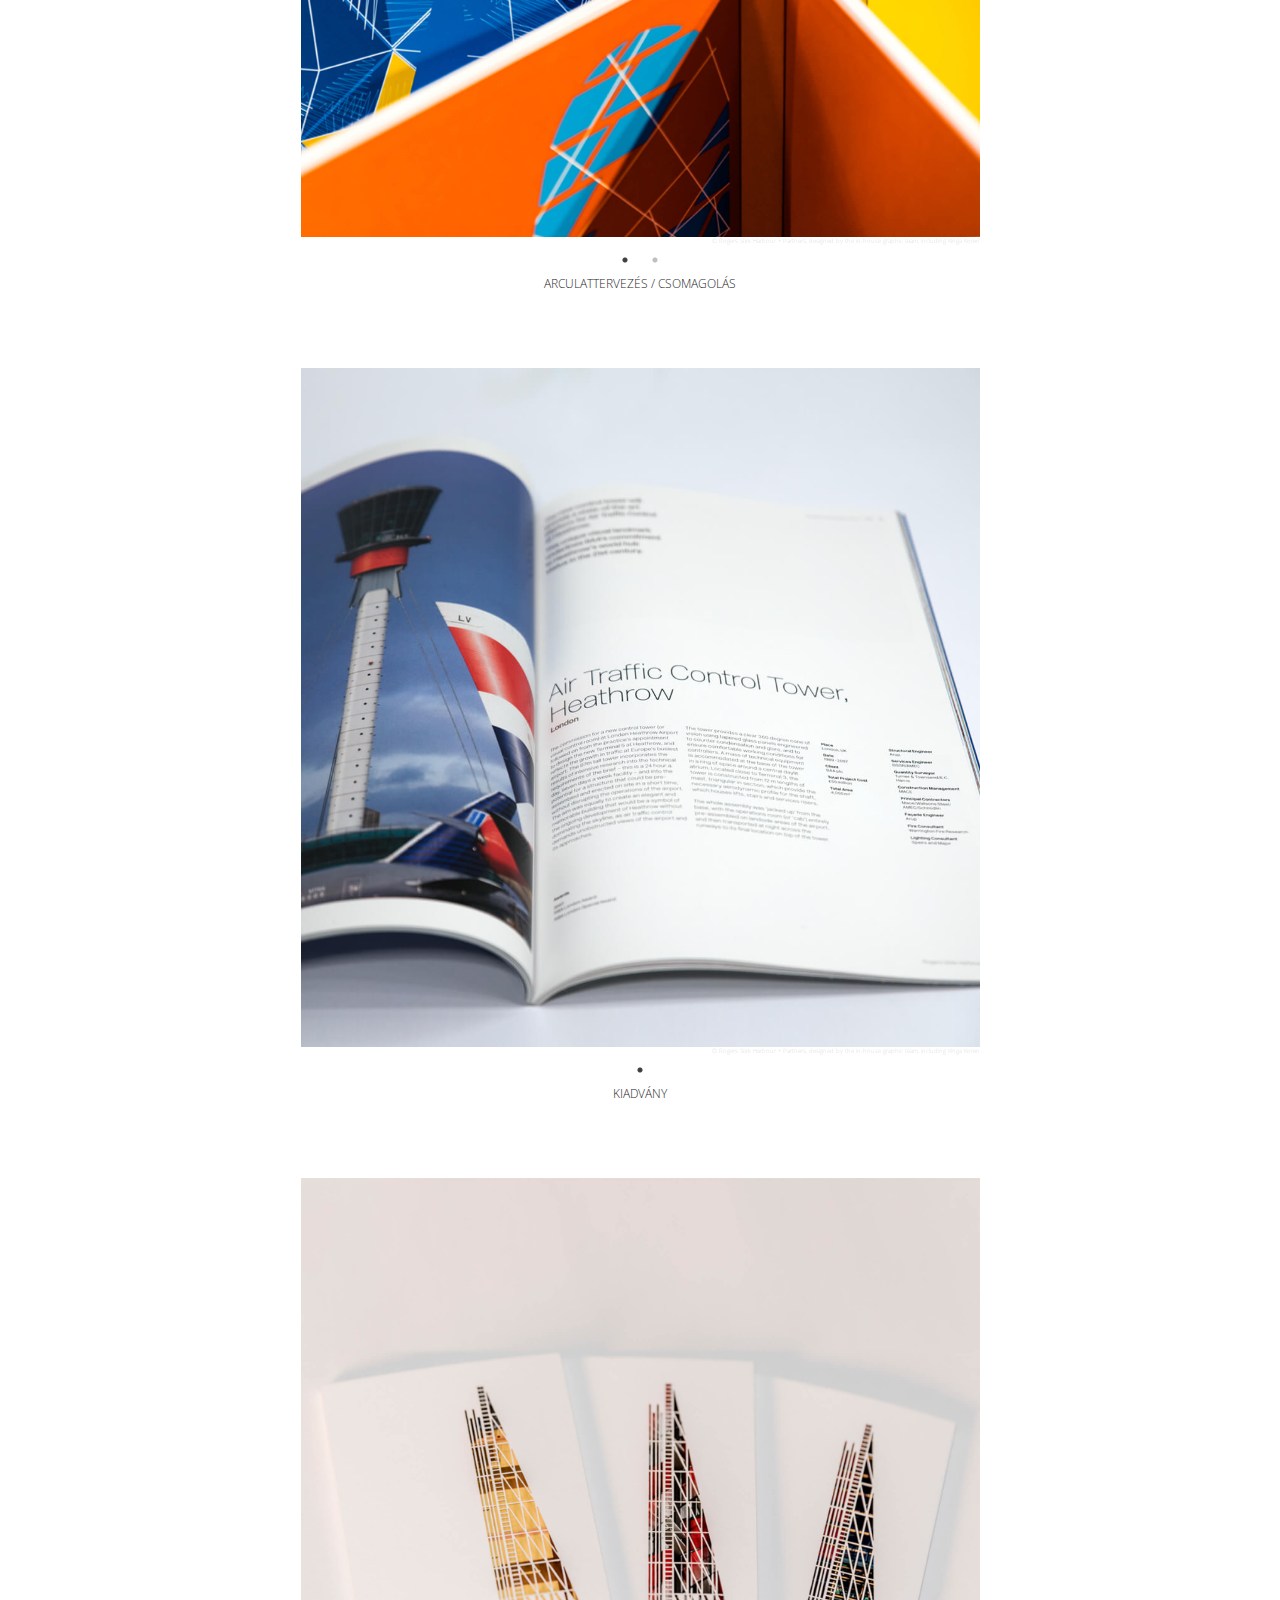
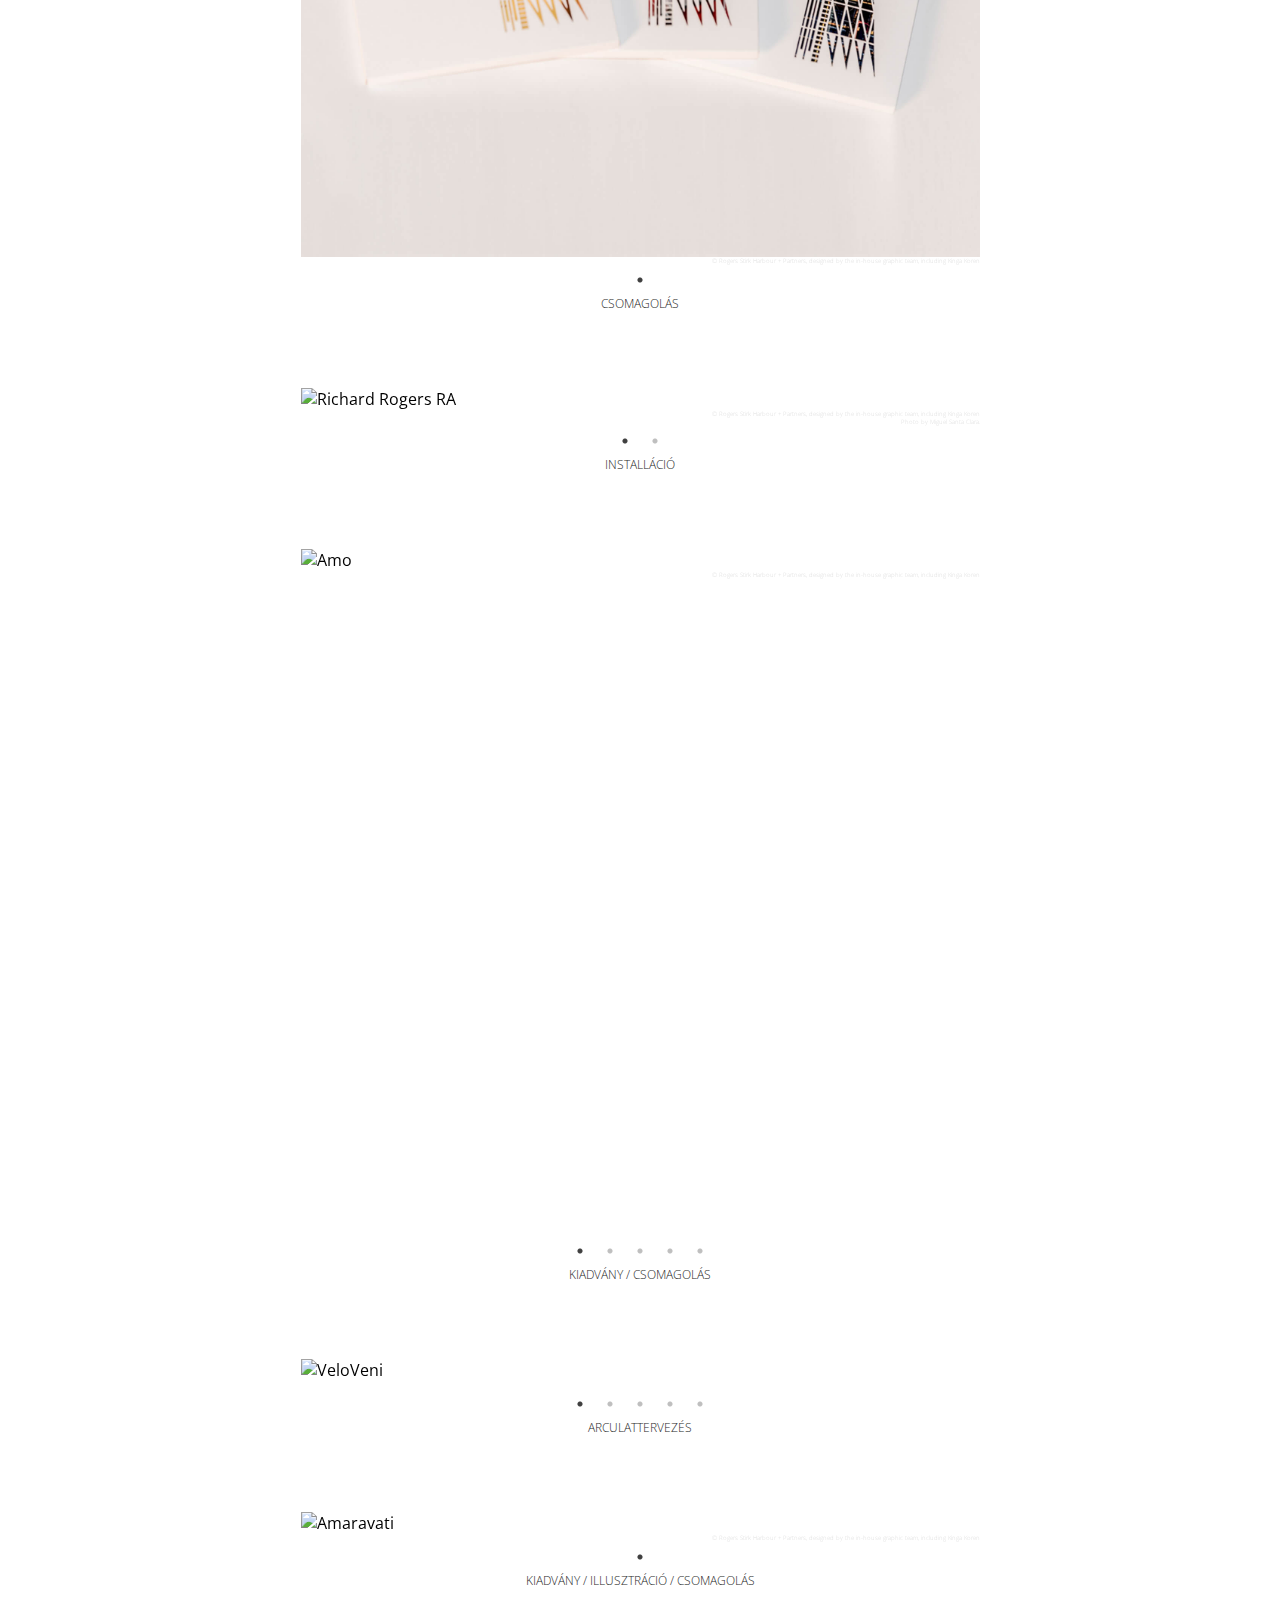
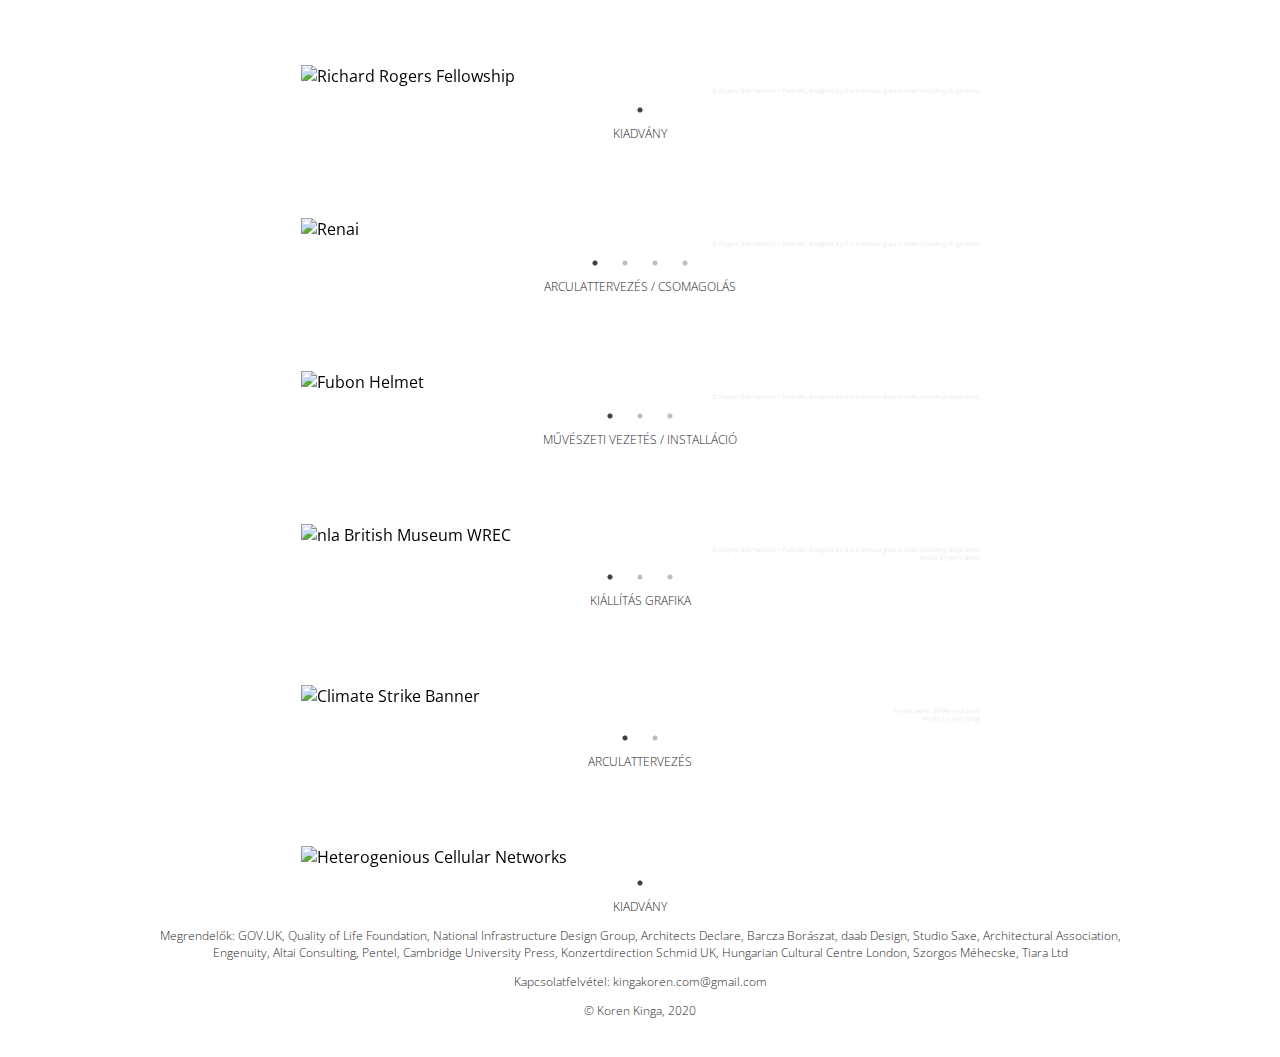
==== commit 5bbdb141: "Text update" ====
--- a/hu.html
+++ b/hu.html
@@ -17,7 +17,7 @@
   </div>
 <h1>KOREN KINGA</h1>
 <h2>
-  <p>Magasan képzett tervezőgrafikus és diplomás angol nyelvű lektor vagyok. Munkámban különös figyelmet fordítok a lényegi információ átadására, olyan vizuális kommunikációs nyelvezetet használva, amely inspiráló és informatív, ezzel egyedi felhasználói élményt biztosítva.</p>
+  <p>Rendszer- és folyamattervező, grafikus és diplomás angol nyelvű lektor vagyok. Munkámban különös figyelmet fordítok a lényegi információ átadására, olyan vizuális kommunikációs nyelvezetet használva, amely inspiráló és informatív, ezzel egyedi felhasználói élményt biztosítva.</p>
   <p>Tudásom és többéves, széleskörű szakmai tapasztalatom magában foglalja a koncepció- és arculattervezést, vizuális nyelvezetet és stratégiai felépítést, kiadványszerkesztést, adat megjelenítést és kiállítások/3D-s elemek tervezését.</p>
   <p>Kritikus gondolkodó vagyok és élvezem a kreatív problémamegoldást, összetett tervezési feladatok kidolgozását és megoldását különféle vizuális elemek segítségével.</p>
   <p>Számomra a grafikus tervezés több, mint esztétika. Egy rendszer, ami információt kommunikál, értelmet ad, miközben vizuális egyensúlyt biztosít.</p>
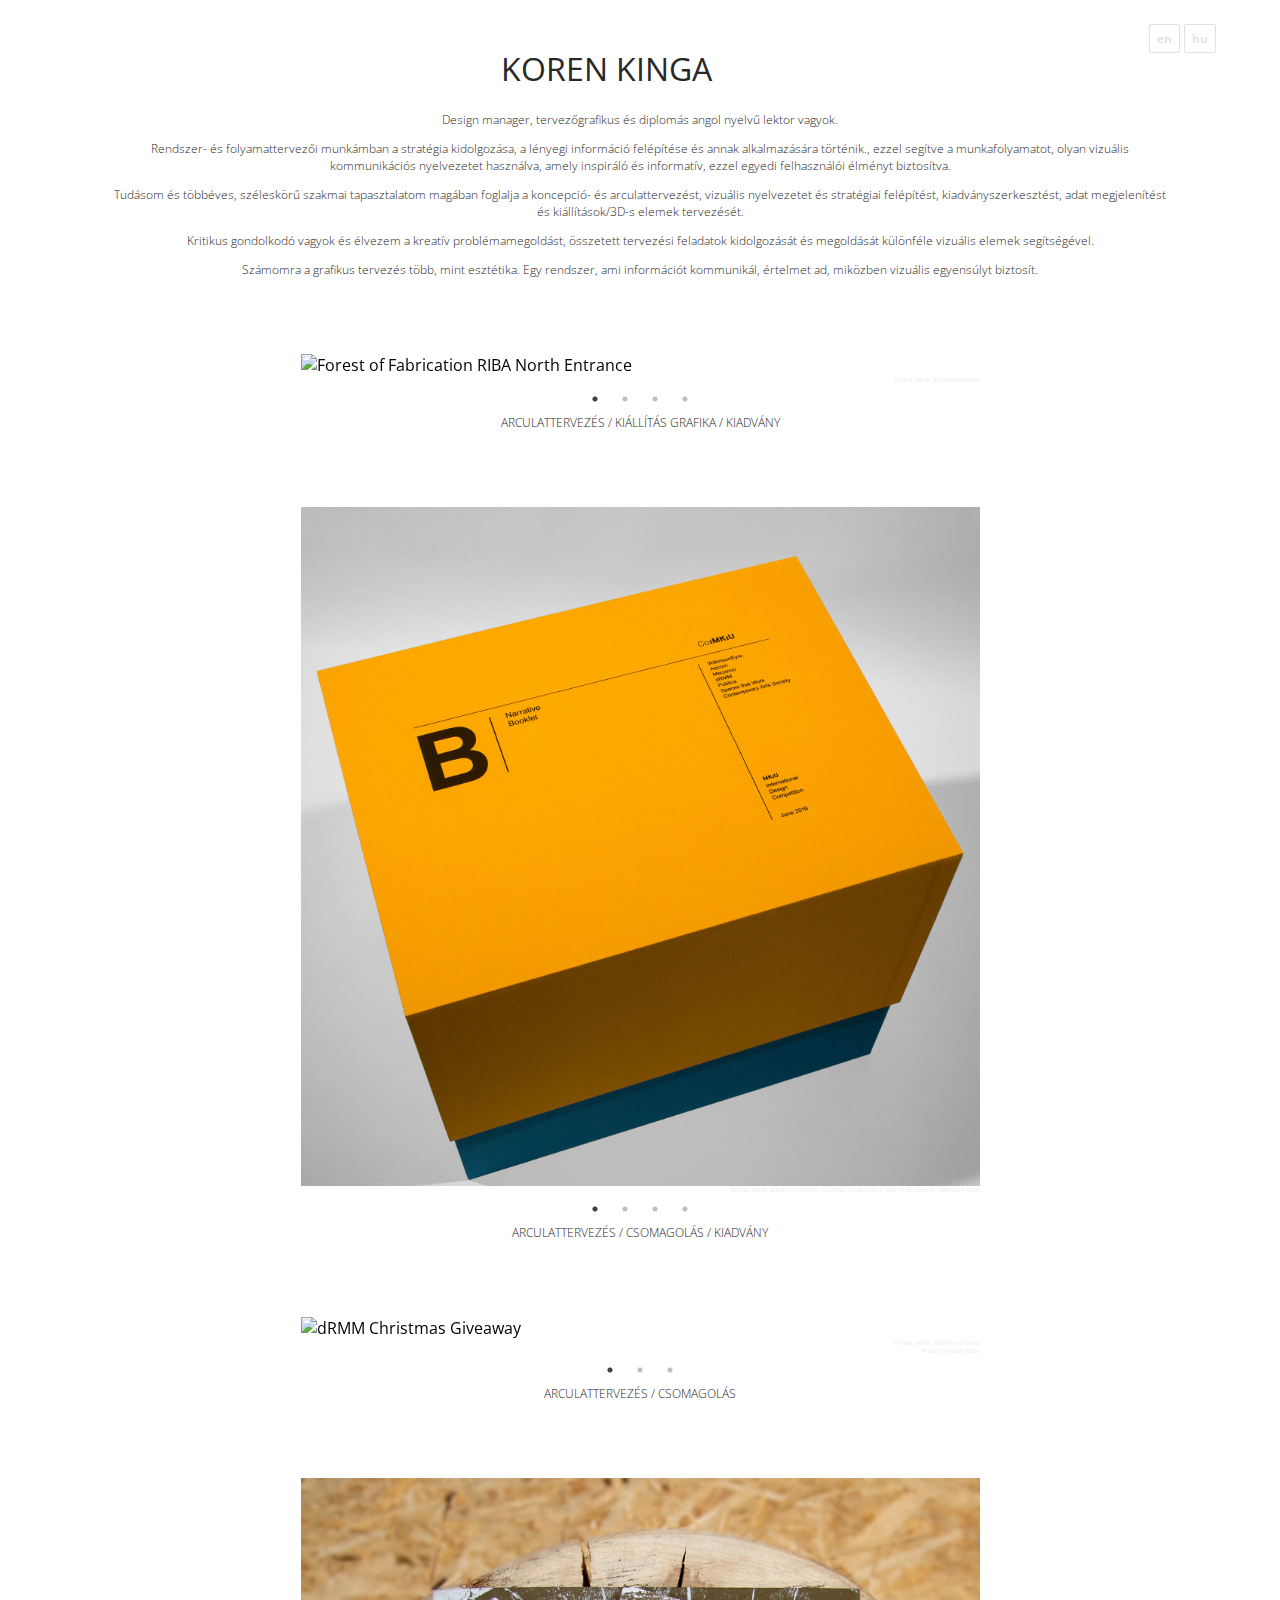
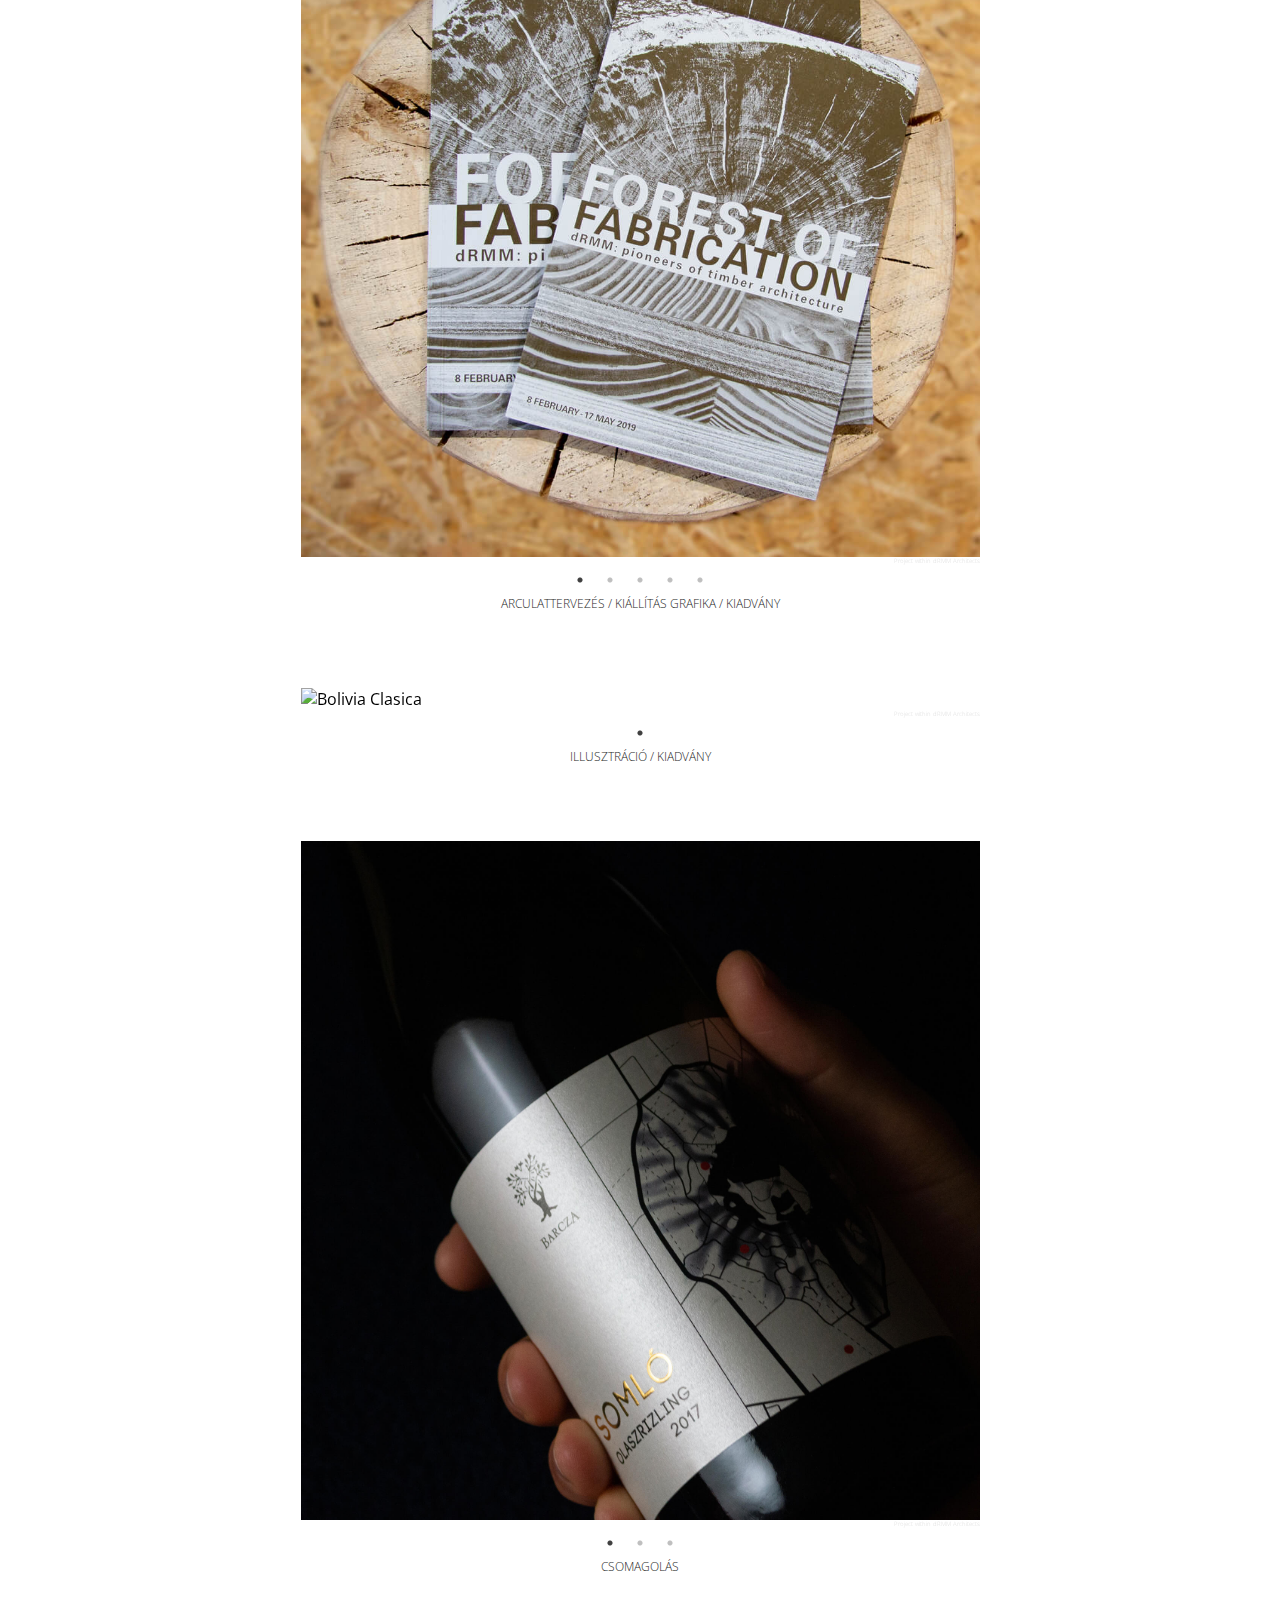
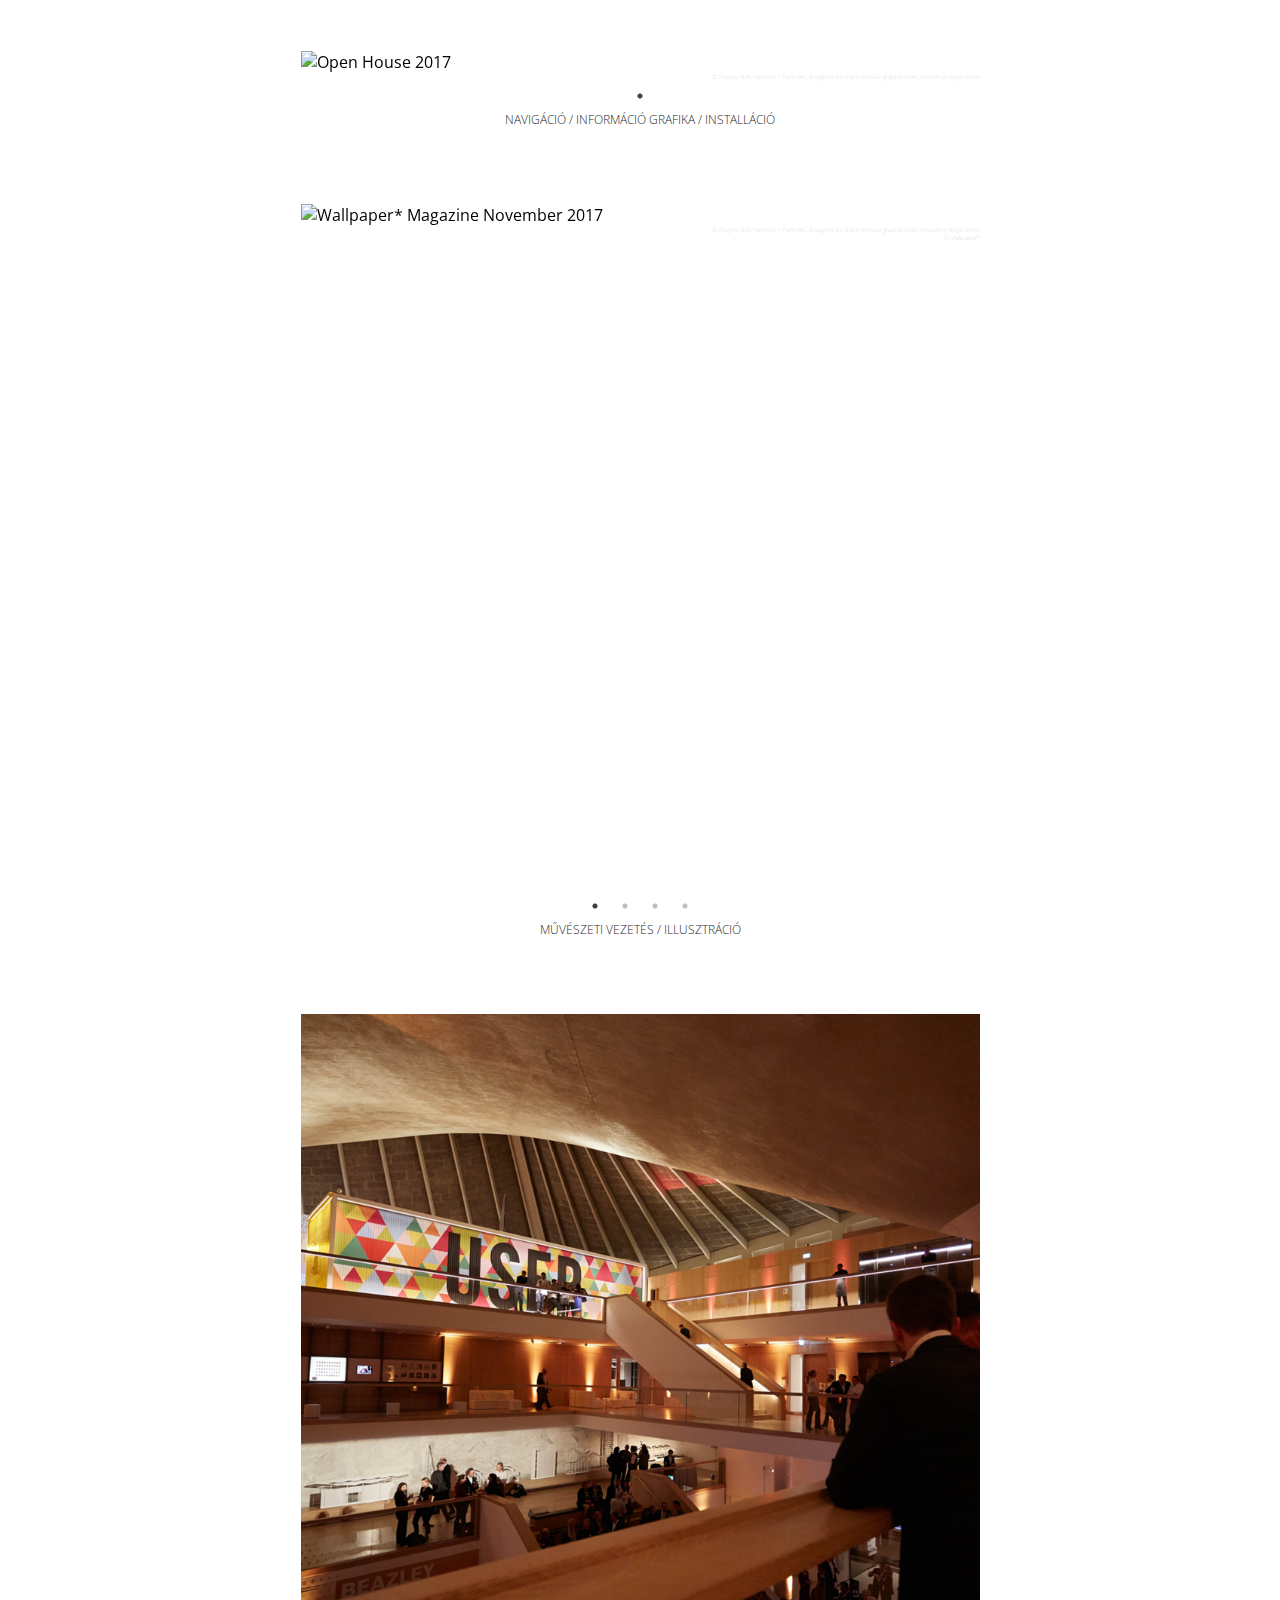
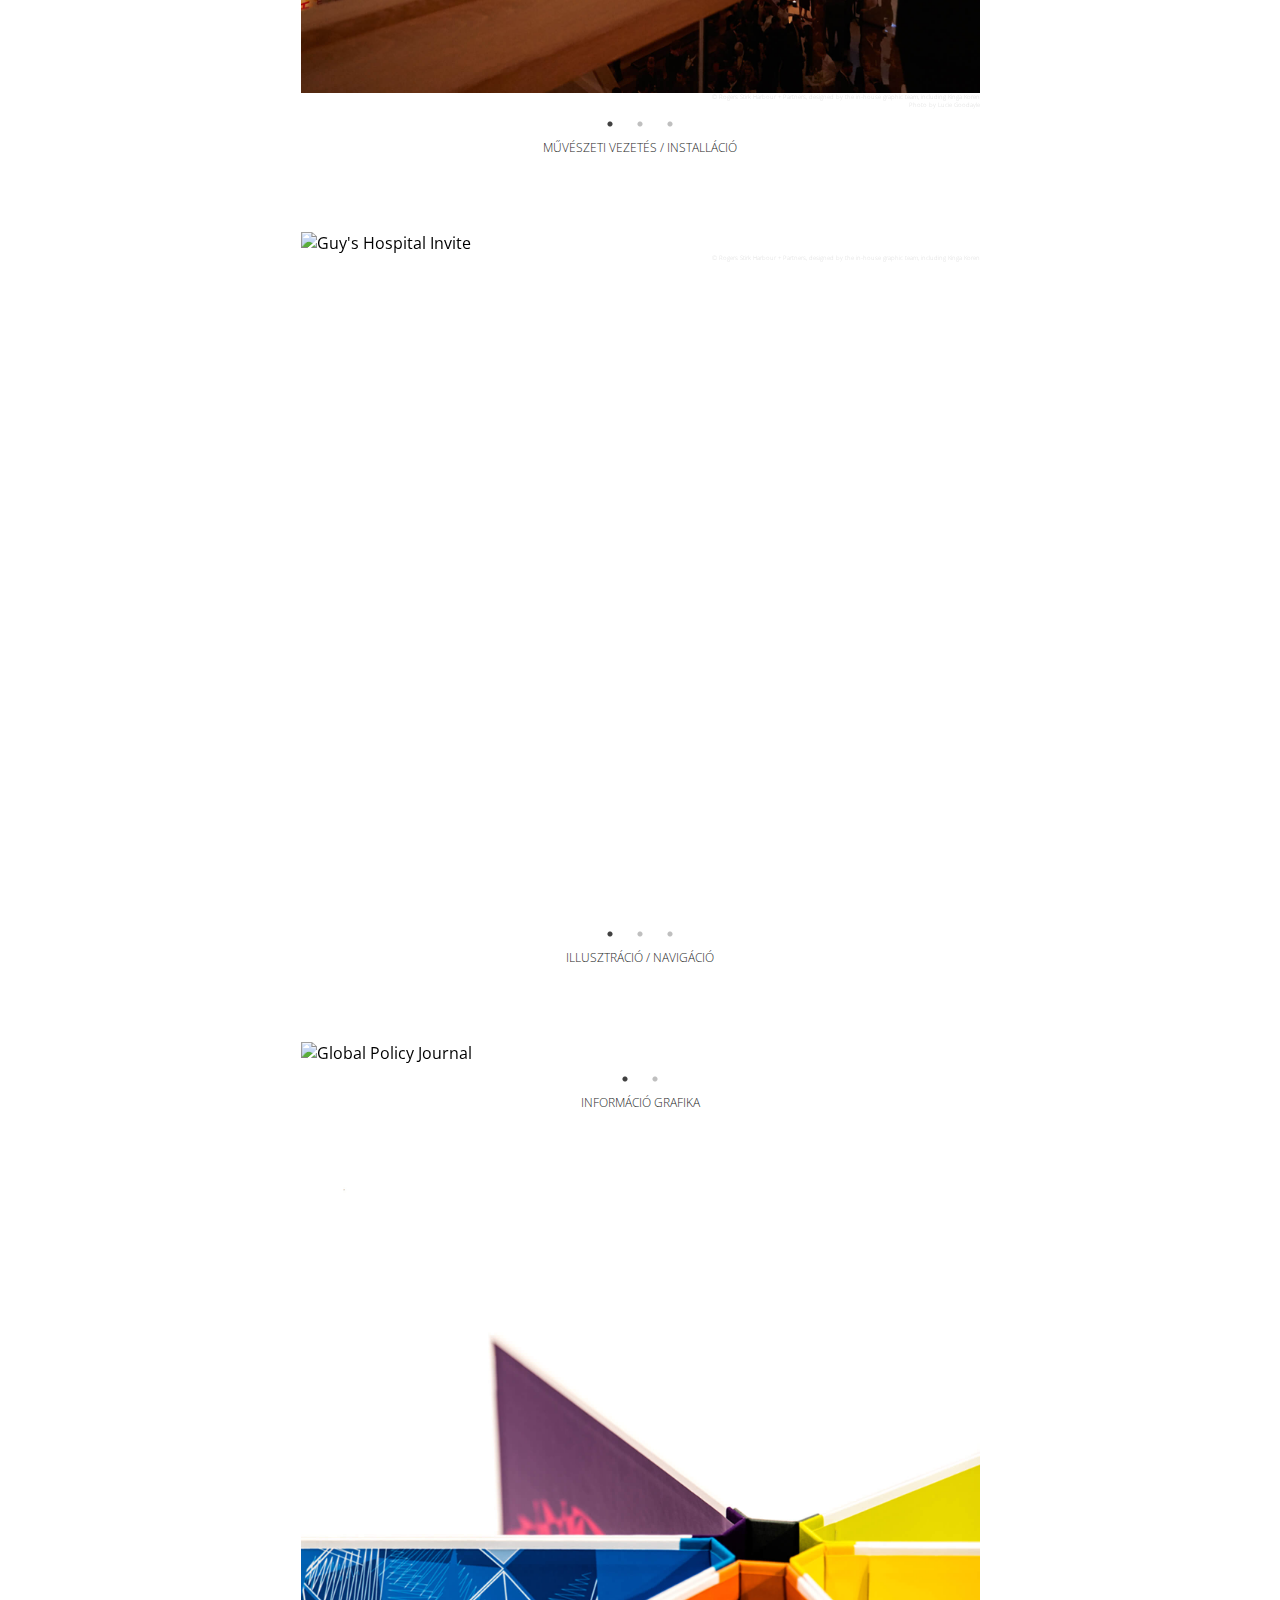
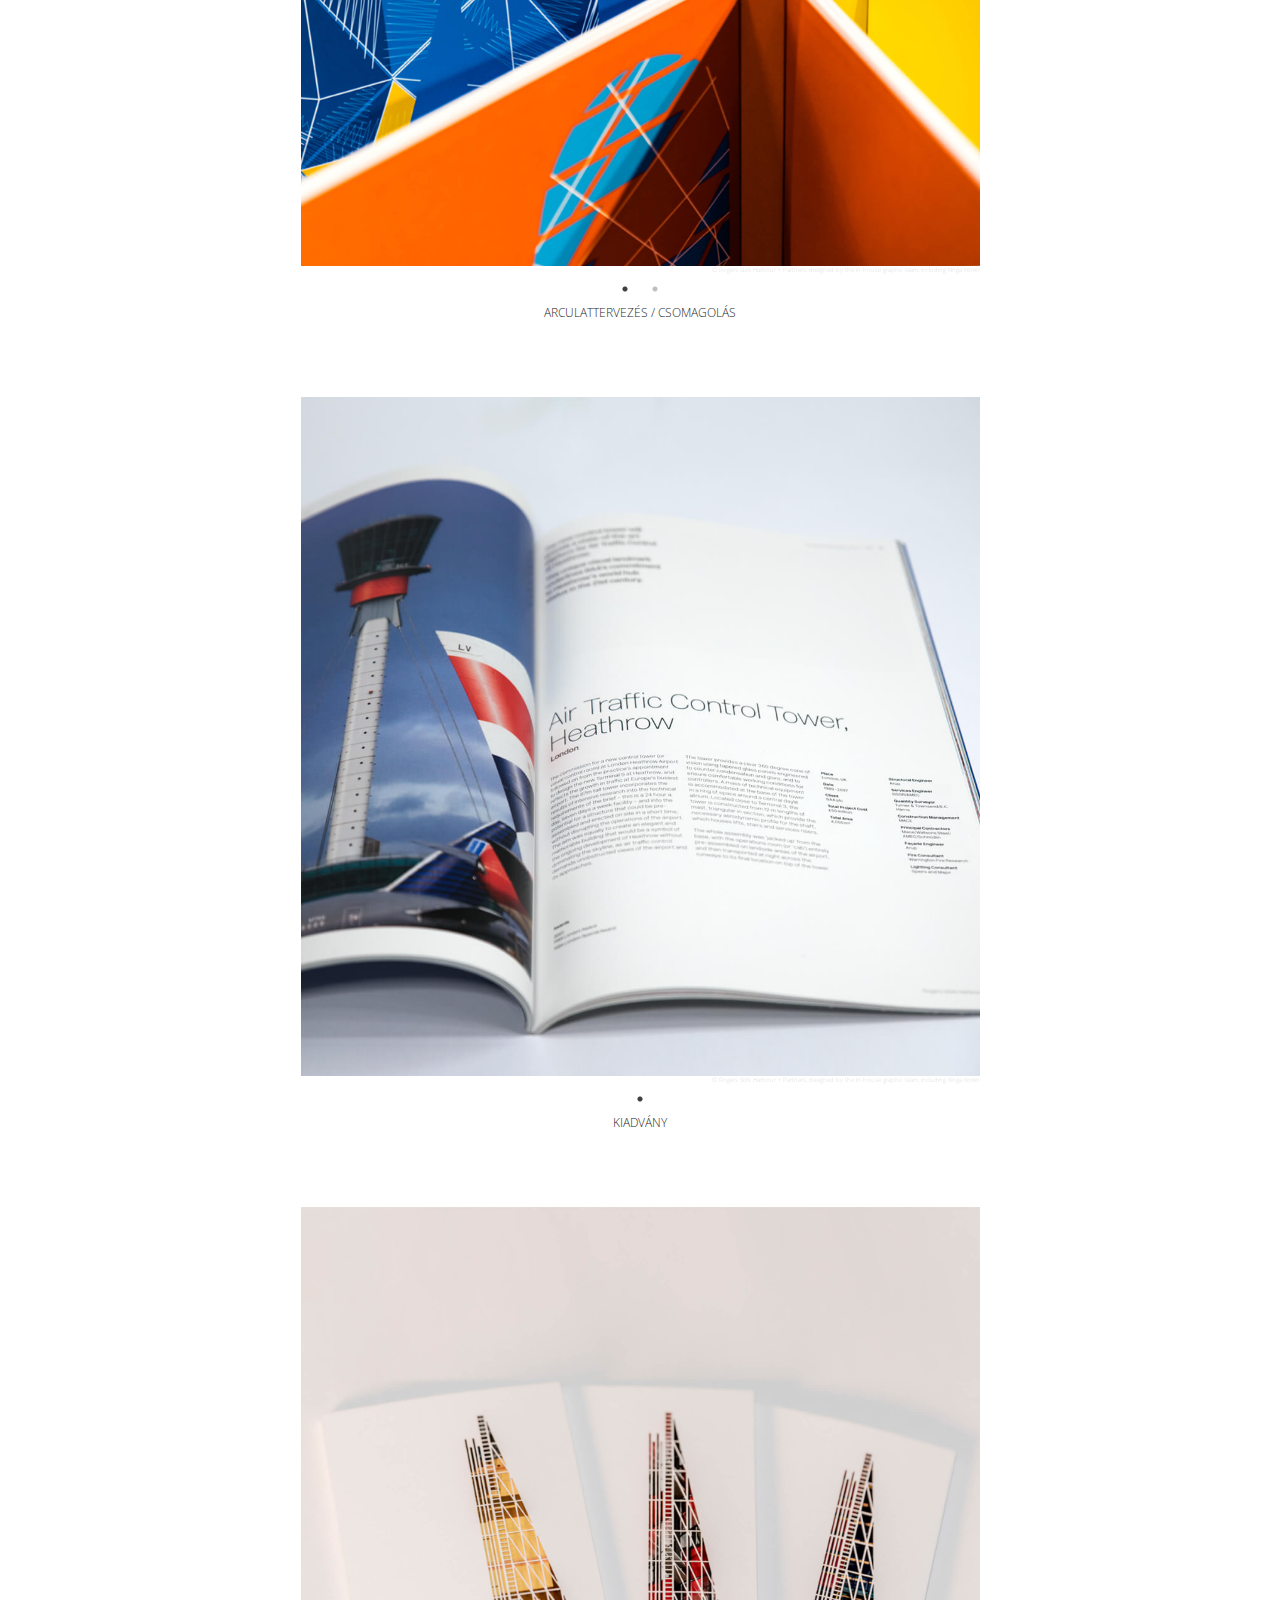
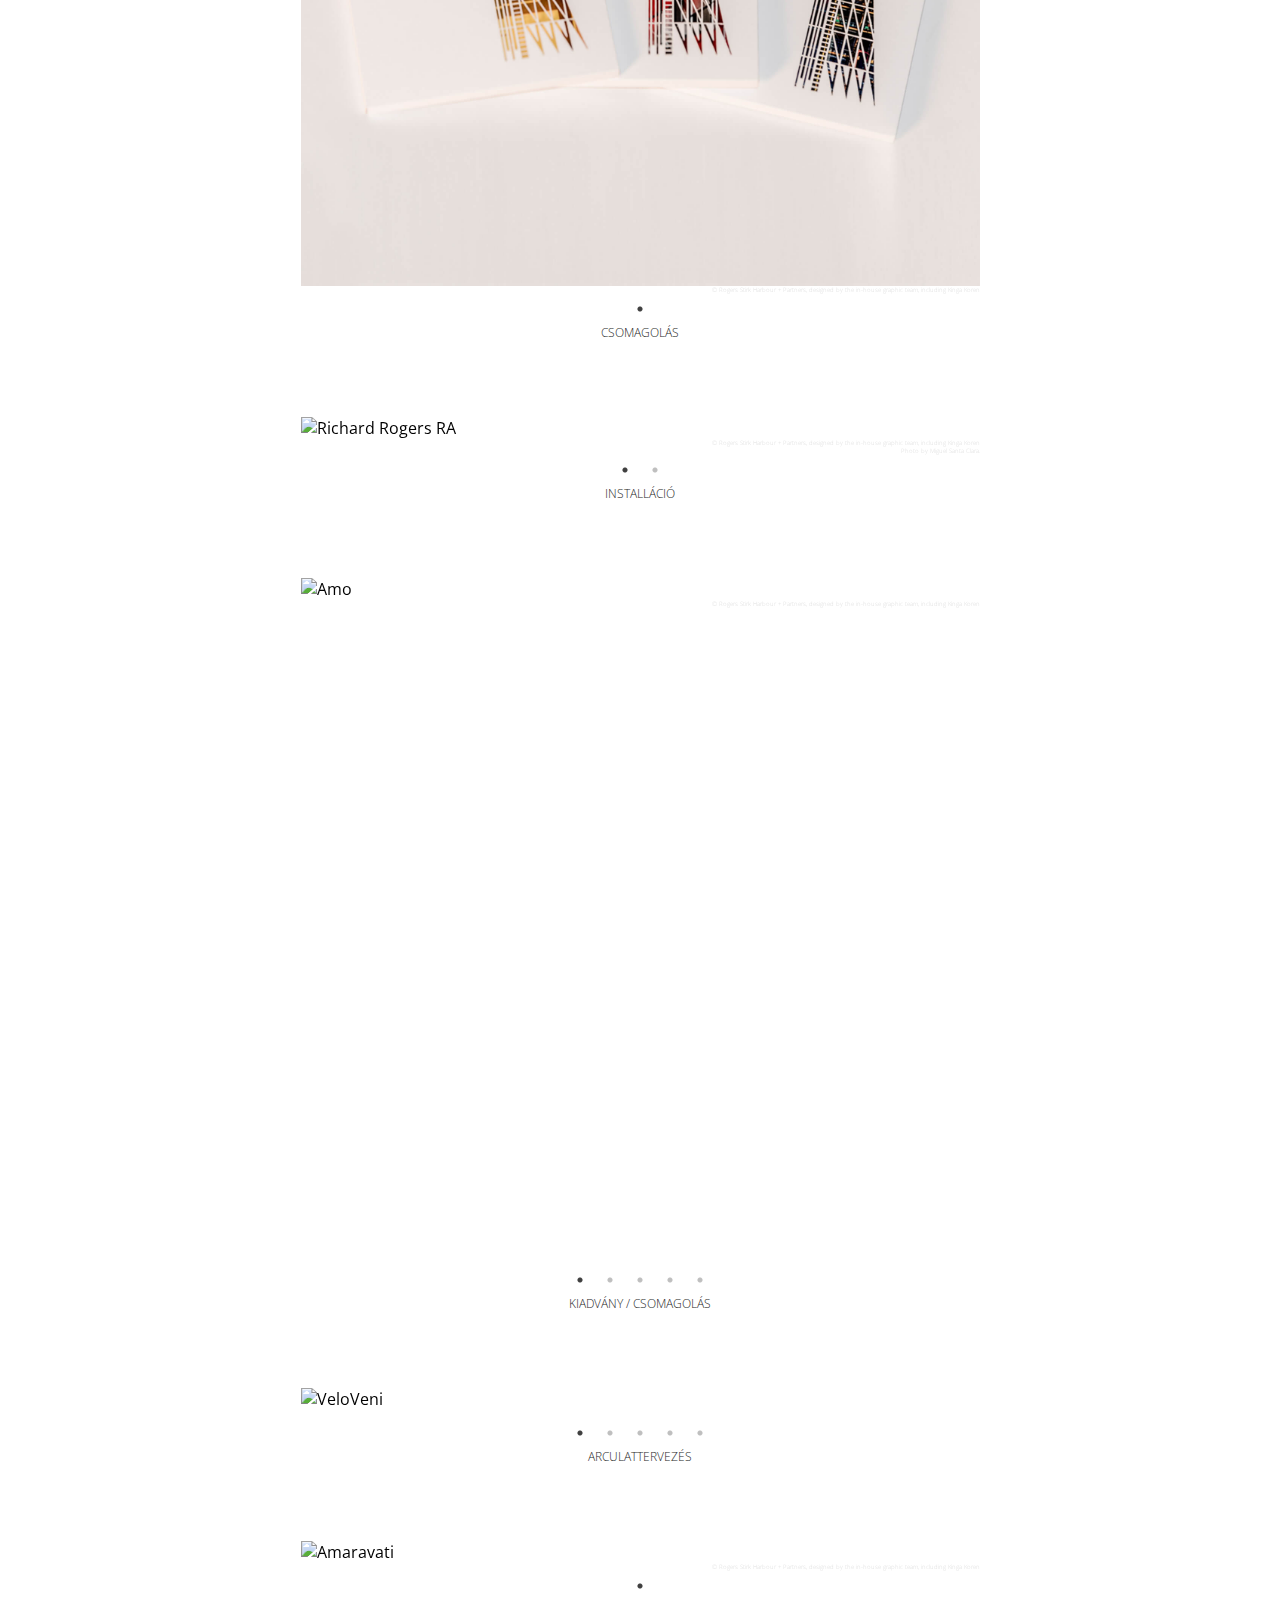
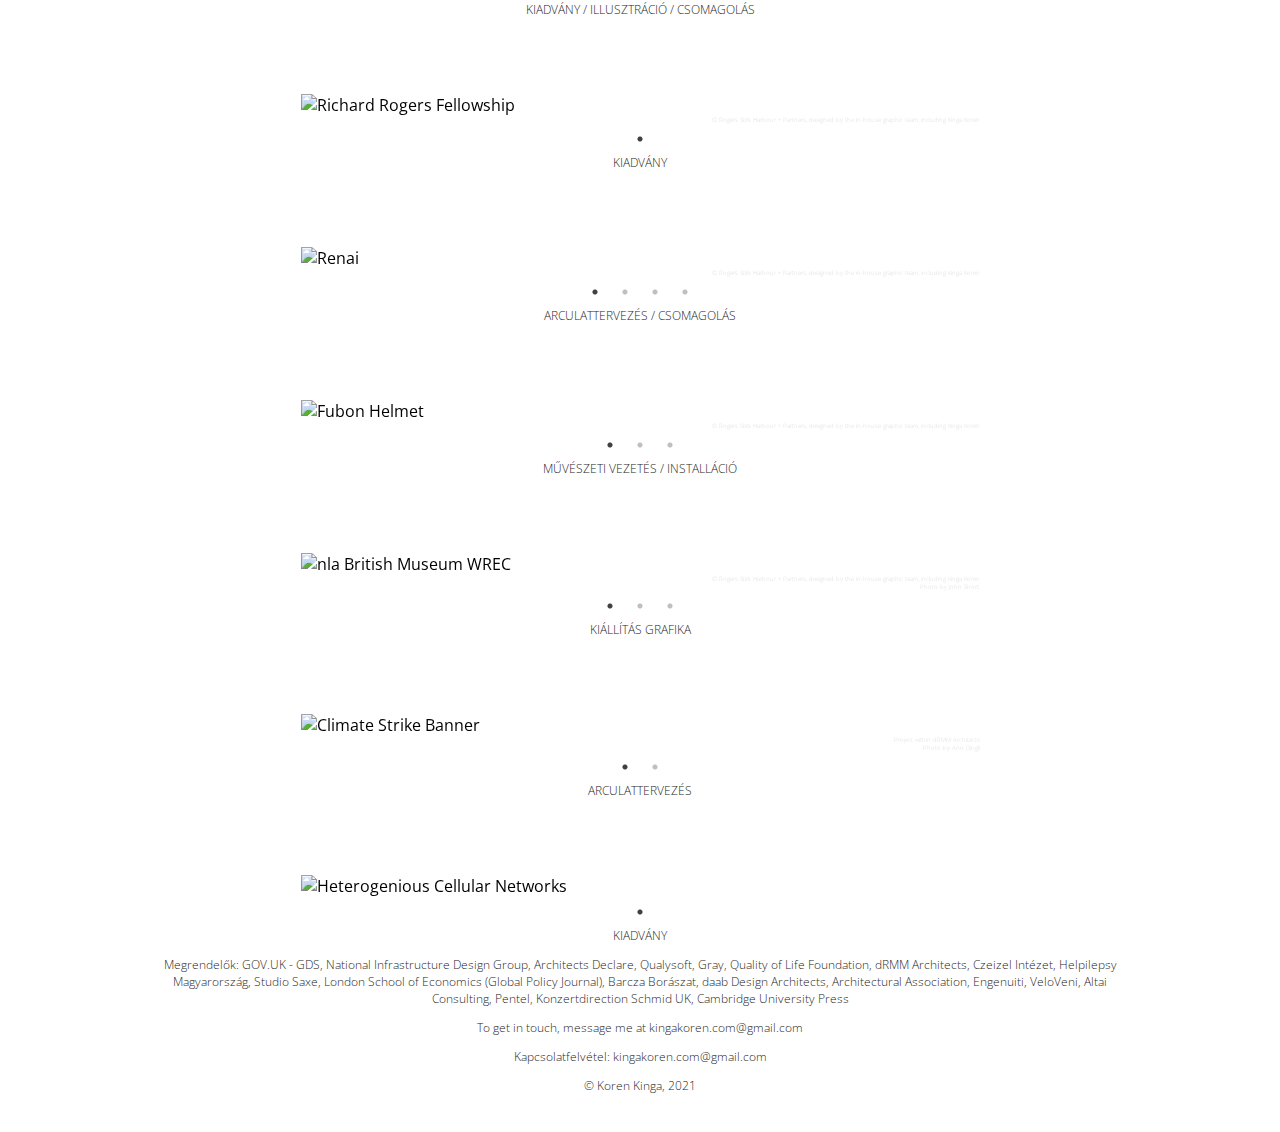
==== commit 244ed2d0: "Updated clients" ====
--- a/hu.html
+++ b/hu.html
@@ -17,7 +17,8 @@
   </div>
 <h1>KOREN KINGA</h1>
 <h2>
-  <p>Rendszer- és folyamattervező, grafikus és diplomás angol nyelvű lektor vagyok. Munkámban különös figyelmet fordítok a lényegi információ átadására, olyan vizuális kommunikációs nyelvezetet használva, amely inspiráló és informatív, ezzel egyedi felhasználói élményt biztosítva.</p>
+  <p>Design manager, tervezőgrafikus és diplomás angol nyelvű lektor vagyok.</p>
+  <p>Rendszer- és folyamattervezői munkámban a stratégia kidolgozása, a lényegi információ felépítése és annak alkalmazására történik., ezzel segítve a munkafolyamatot, olyan vizuális kommunikációs nyelvezetet használva, amely inspiráló és informatív, ezzel egyedi felhasználói élményt biztosítva.</p>
   <p>Tudásom és többéves, széleskörű szakmai tapasztalatom magában foglalja a koncepció- és arculattervezést, vizuális nyelvezetet és stratégiai felépítést, kiadványszerkesztést, adat megjelenítést és kiállítások/3D-s elemek tervezését.</p>
   <p>Kritikus gondolkodó vagyok és élvezem a kreatív problémamegoldást, összetett tervezési feladatok kidolgozását és megoldását különféle vizuális elemek segítségével.</p>
   <p>Számomra a grafikus tervezés több, mint esztétika. Egy rendszer, ami információt kommunikál, értelmet ad, miközben vizuális egyensúlyt biztosít.</p>
@@ -390,11 +391,11 @@
   <h2>KIADVÁNY</h2>
 
   <h3>
-    <p>Megrendelők: GOV.UK, Quality of Life Foundation, National Infrastructure Design Group, Architects Declare, Barcza Borászat, daab Design, Studio Saxe, Architectural Association, Engenuity, Altai Consulting, Pentel, Cambridge University Press, Konzertdirection Schmid UK, Hungarian Cultural Centre London, Szorgos Méhecske, Tiara Ltd</p>
+    <p>Megrendelők: GOV.UK - GDS, National Infrastructure Design Group, Architects Declare, Qualysoft, Gray, Quality of Life Foundation, dRMM Architects, Czeizel Intézet, Helpilepsy Magyarország, Studio Saxe, London School of Economics (Global Policy Journal), Barcza Borászat, daab Design Architects, Architectural Association, Engenuiti, VeloVeni, Altai Consulting, Pentel, Konzertdirection Schmid UK, Cambridge University Press<p>To get in touch, message me at kingakoren.com@gmail.com</p>
     <p>Kapcsolatfelvétel: kingakoren.com@gmail.com</p>
     <p></p>
     <p></p>
-        <p>&#169; Koren Kinga, 2020</p>
+        <p>&#169; Koren Kinga, 2021</p>
     <p></p>
   </h3>
 </section>
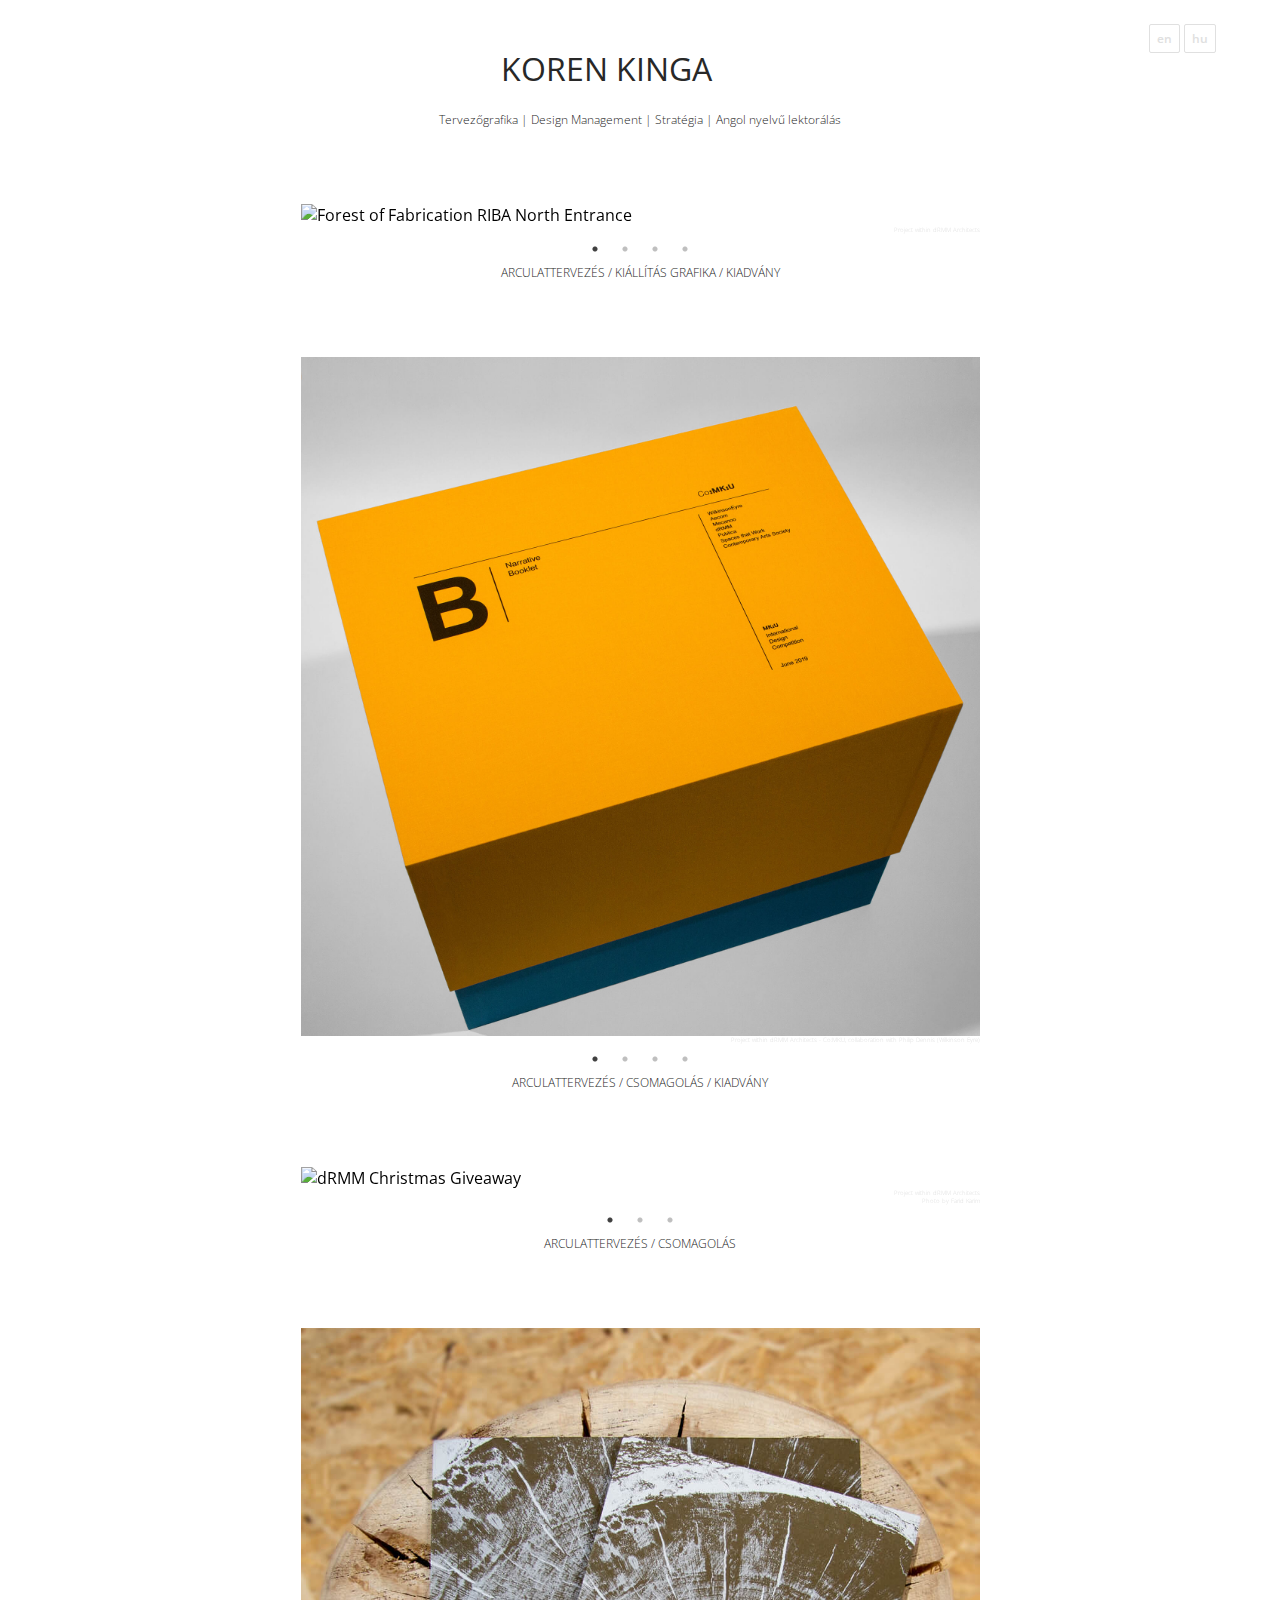
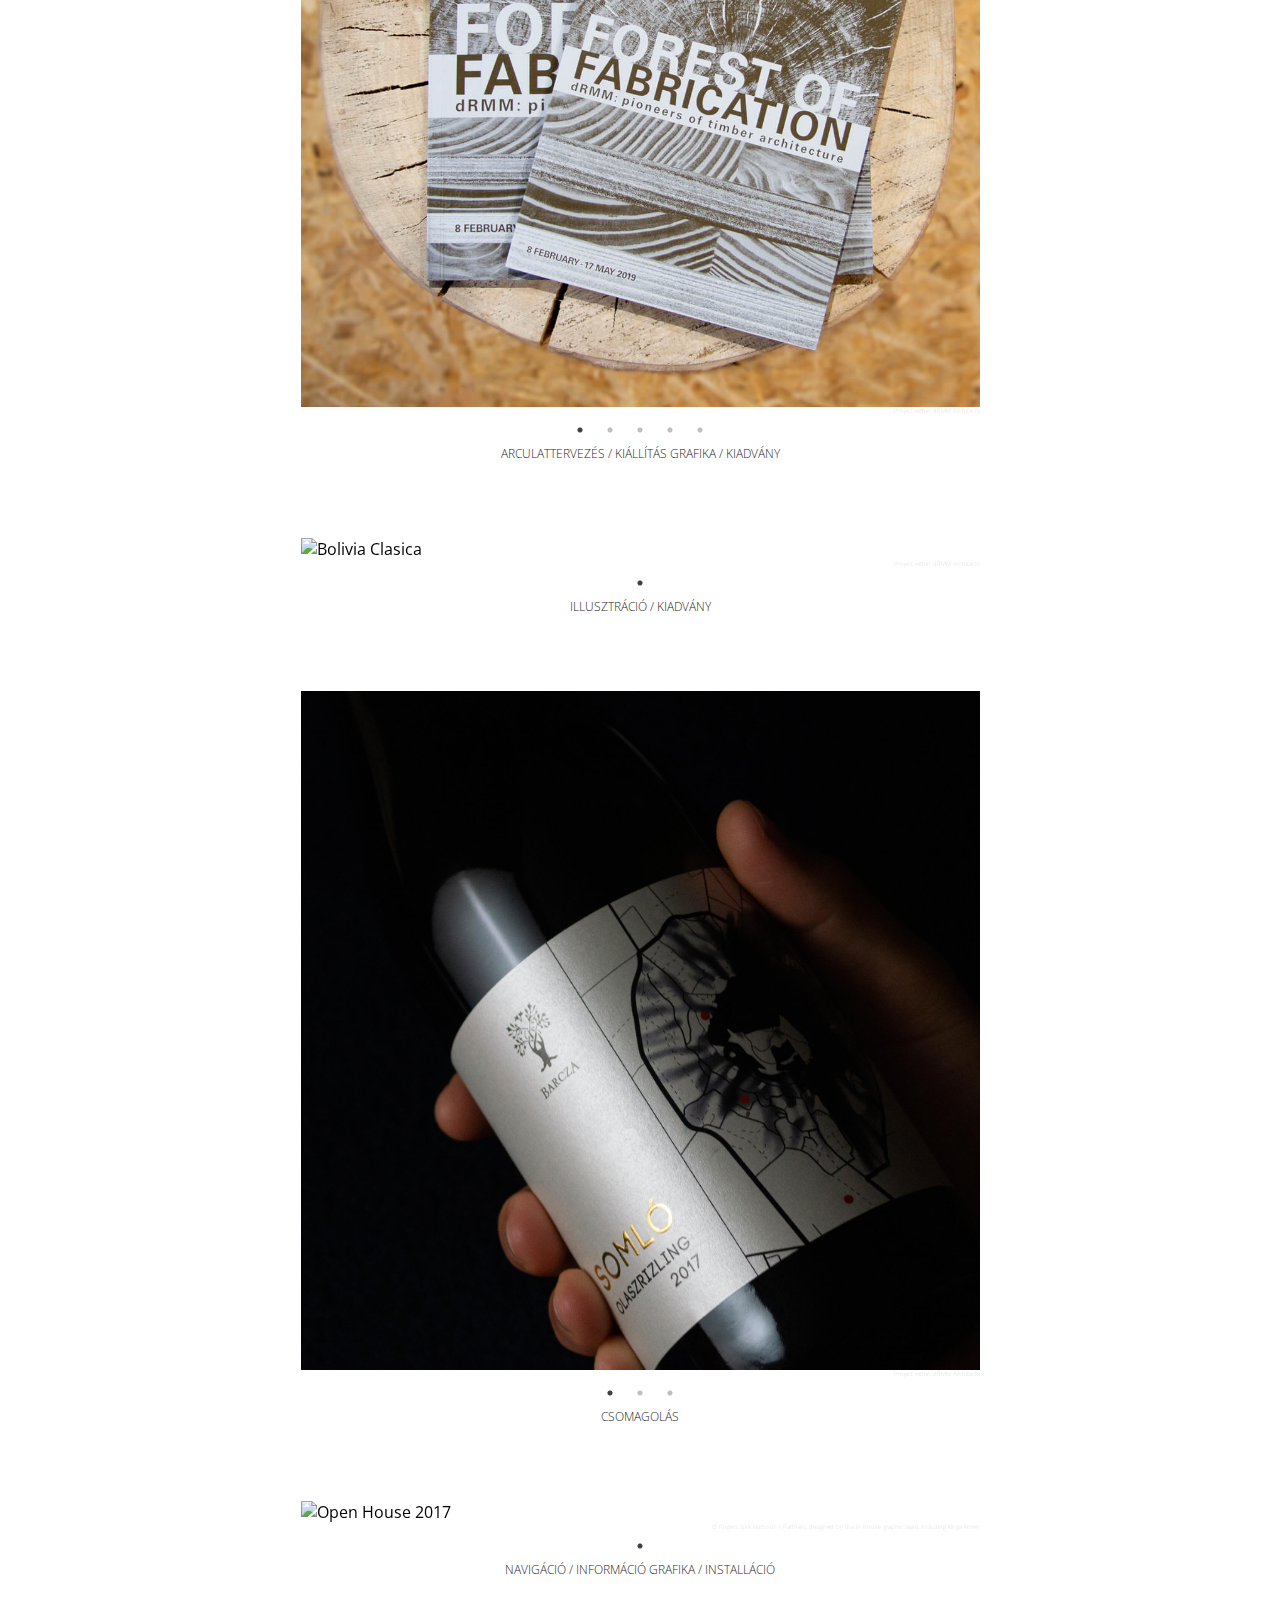
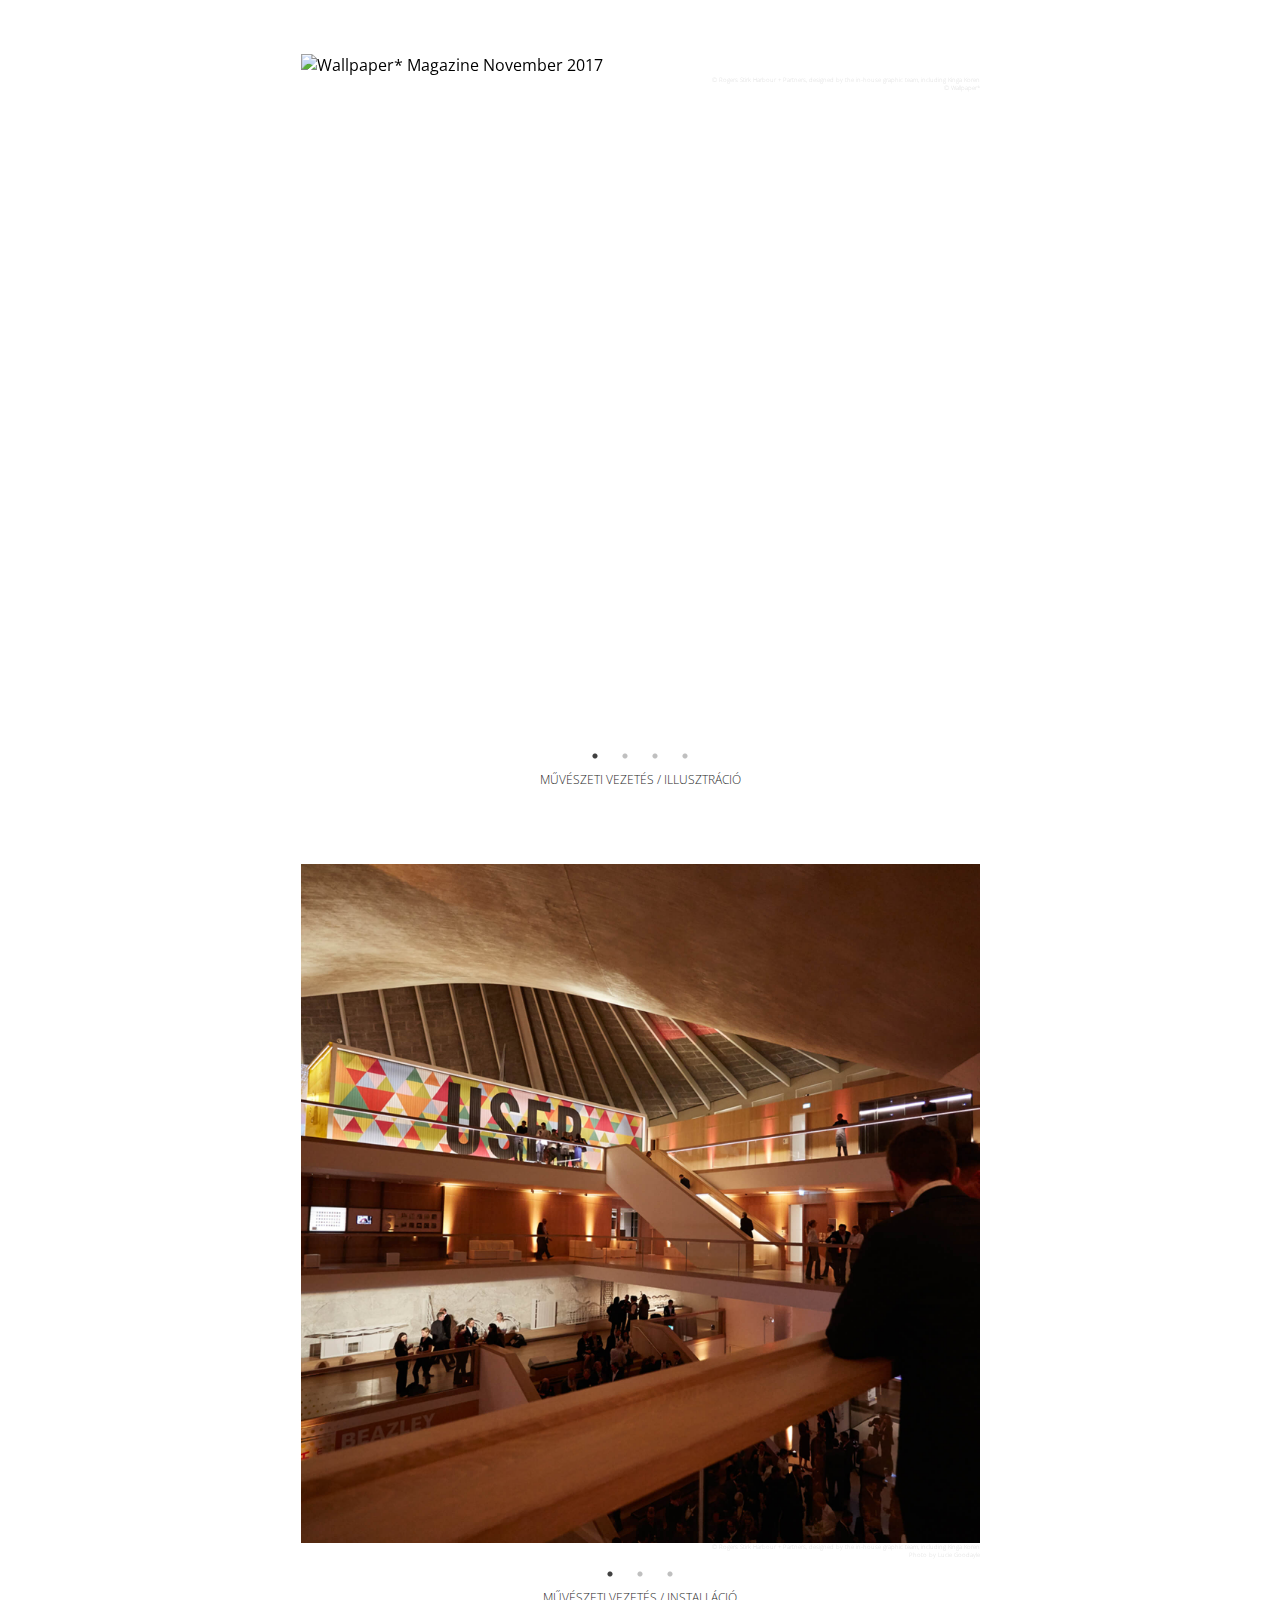
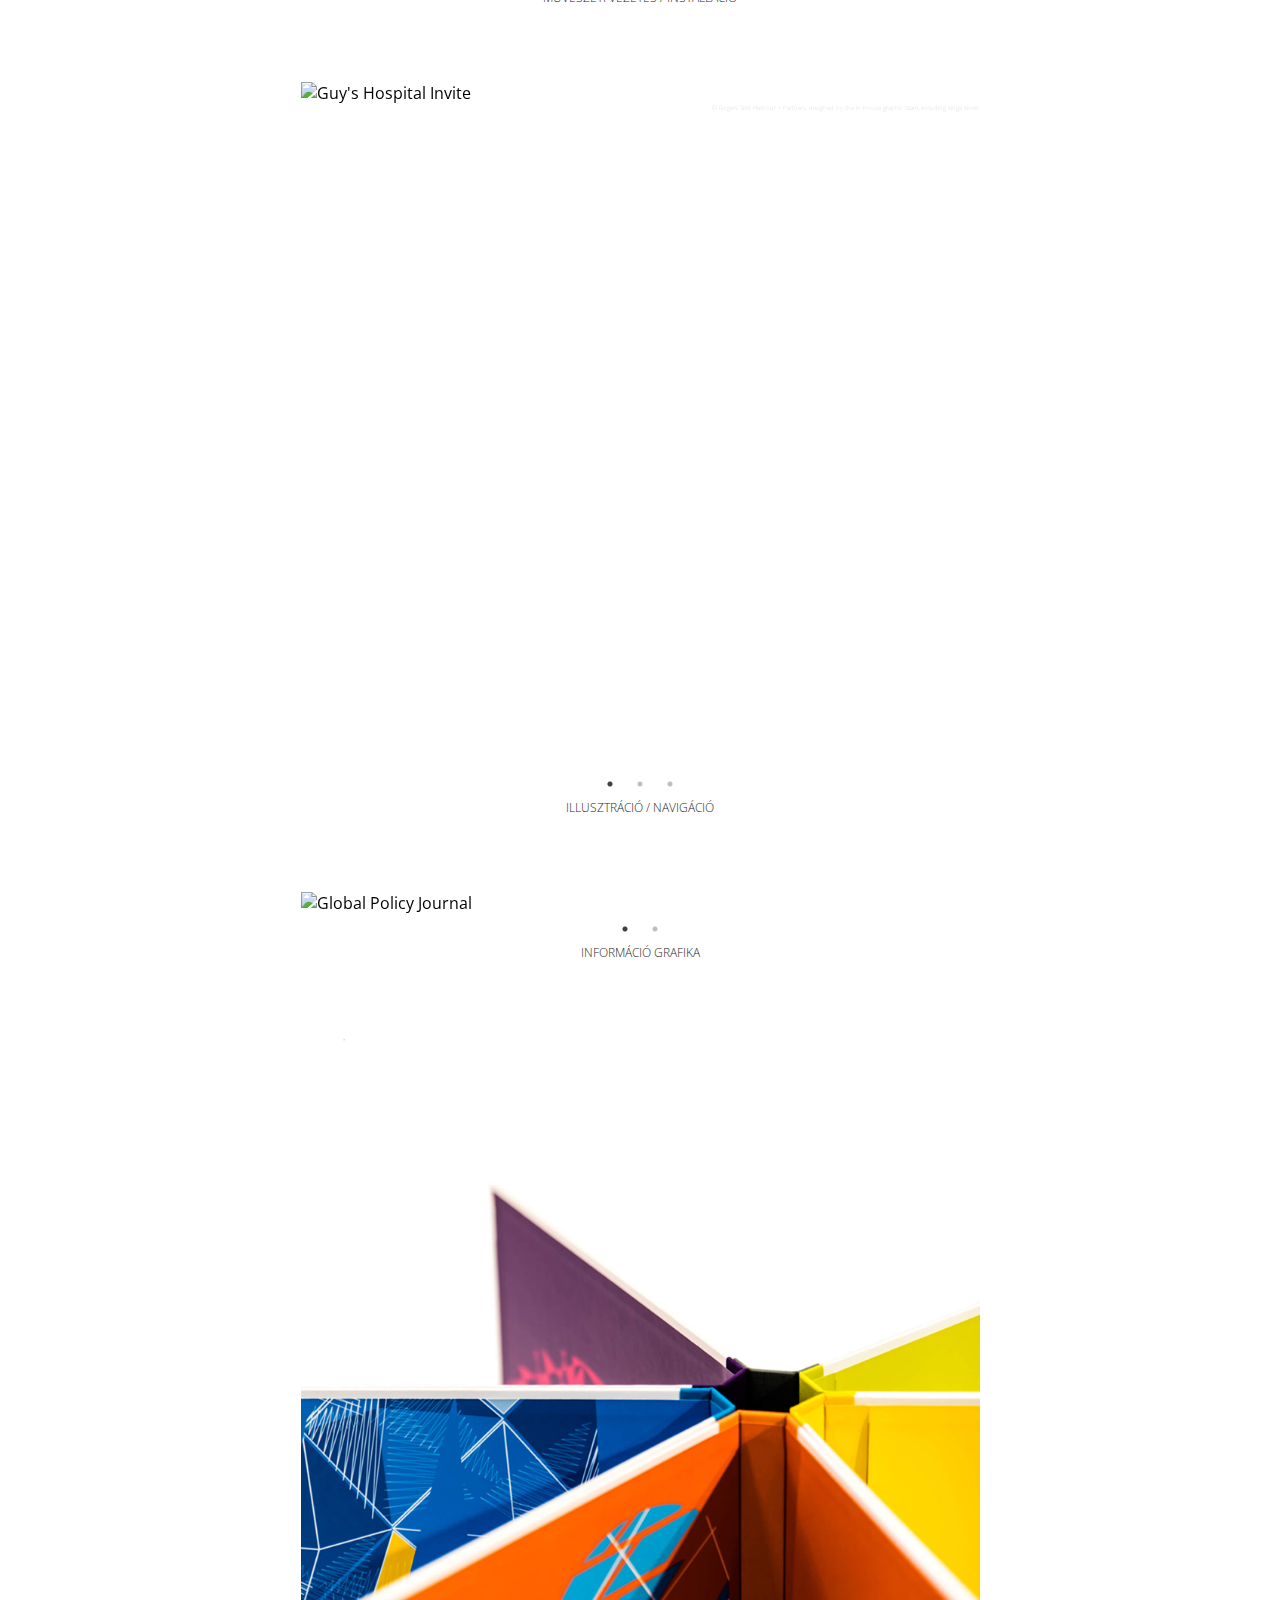
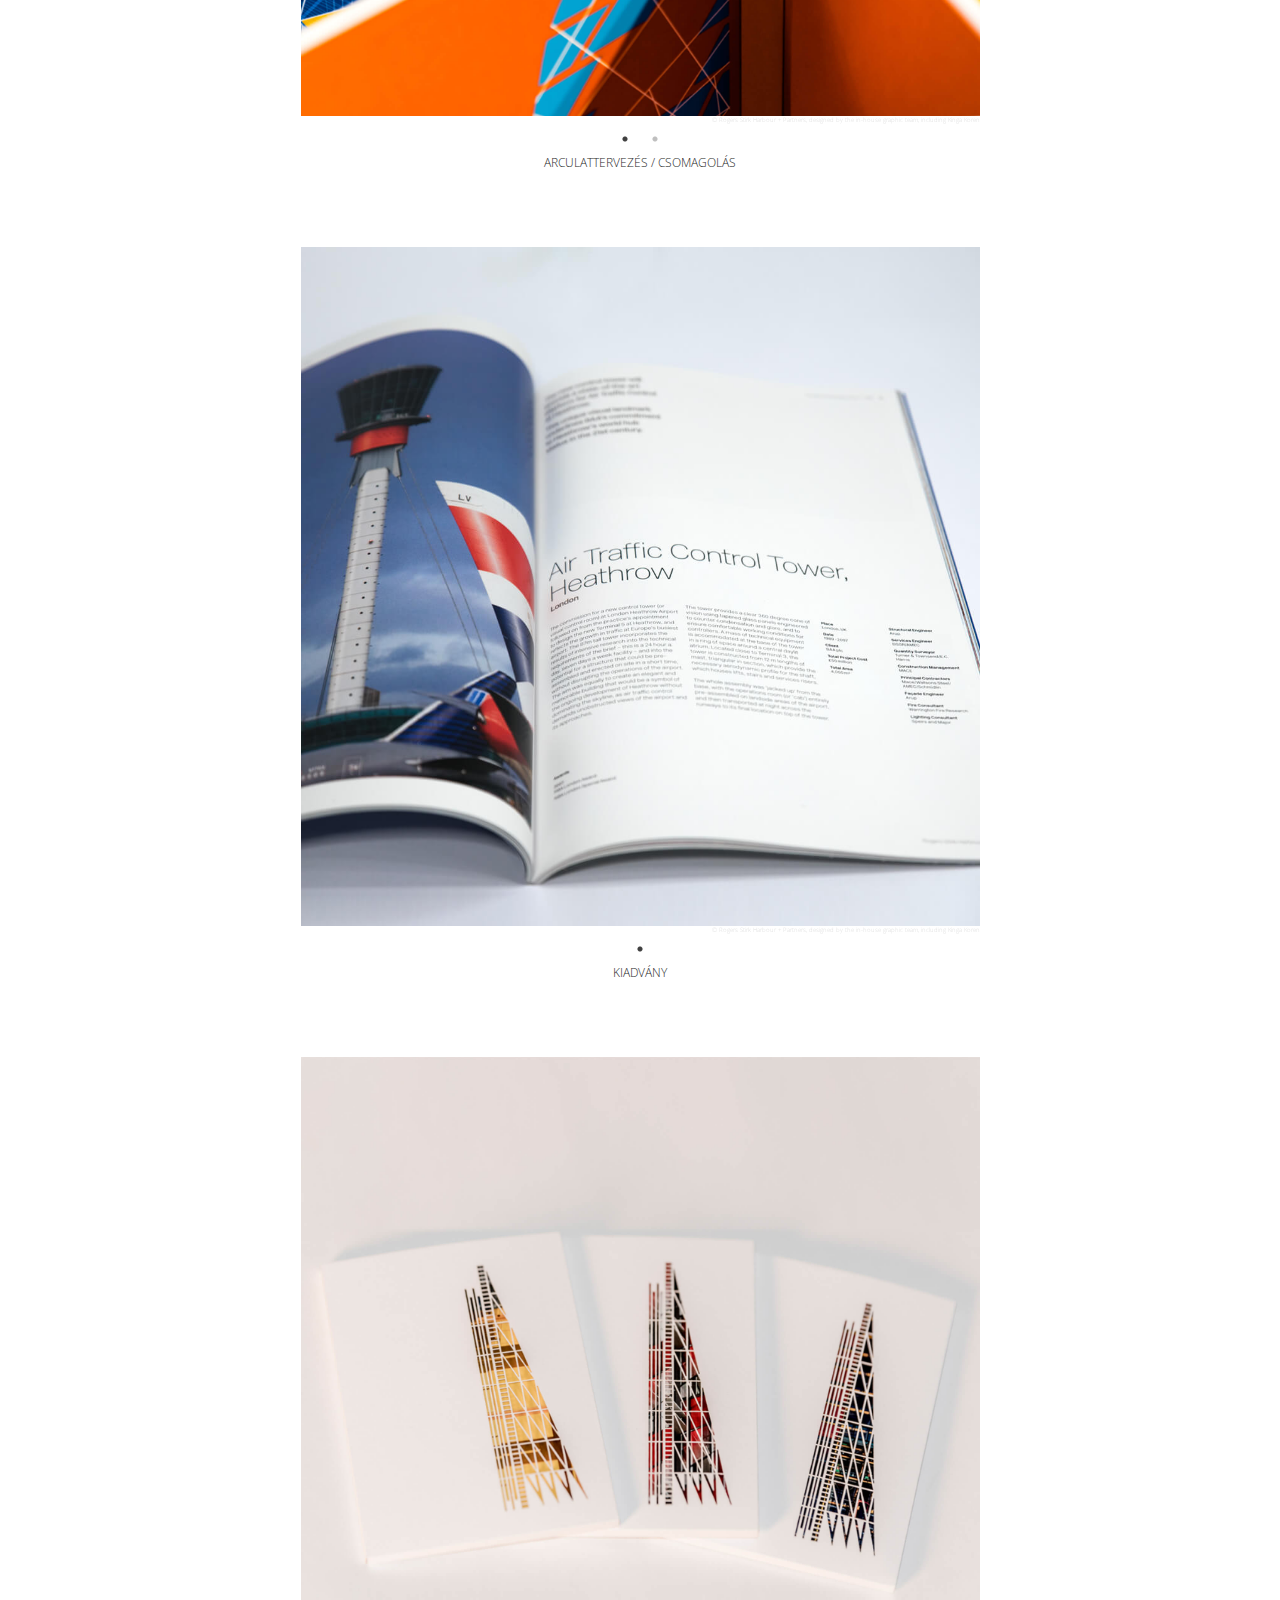
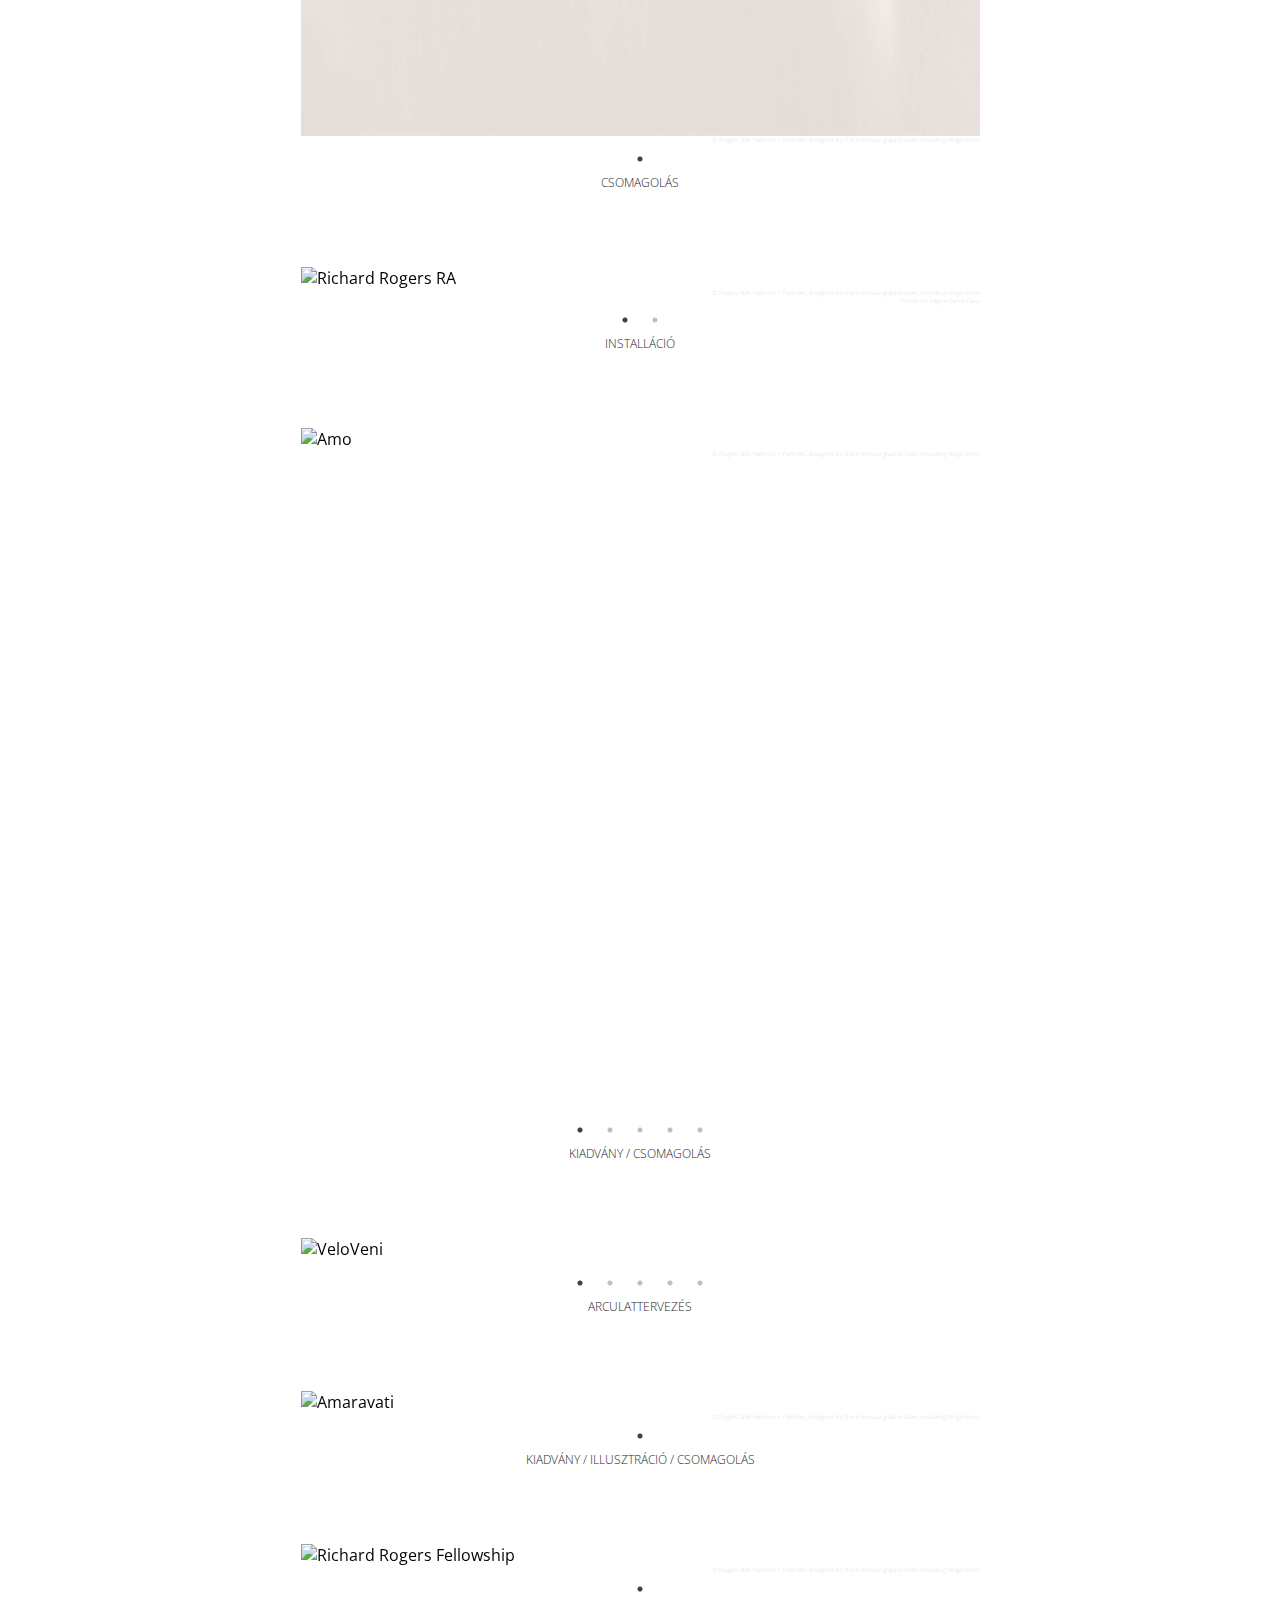
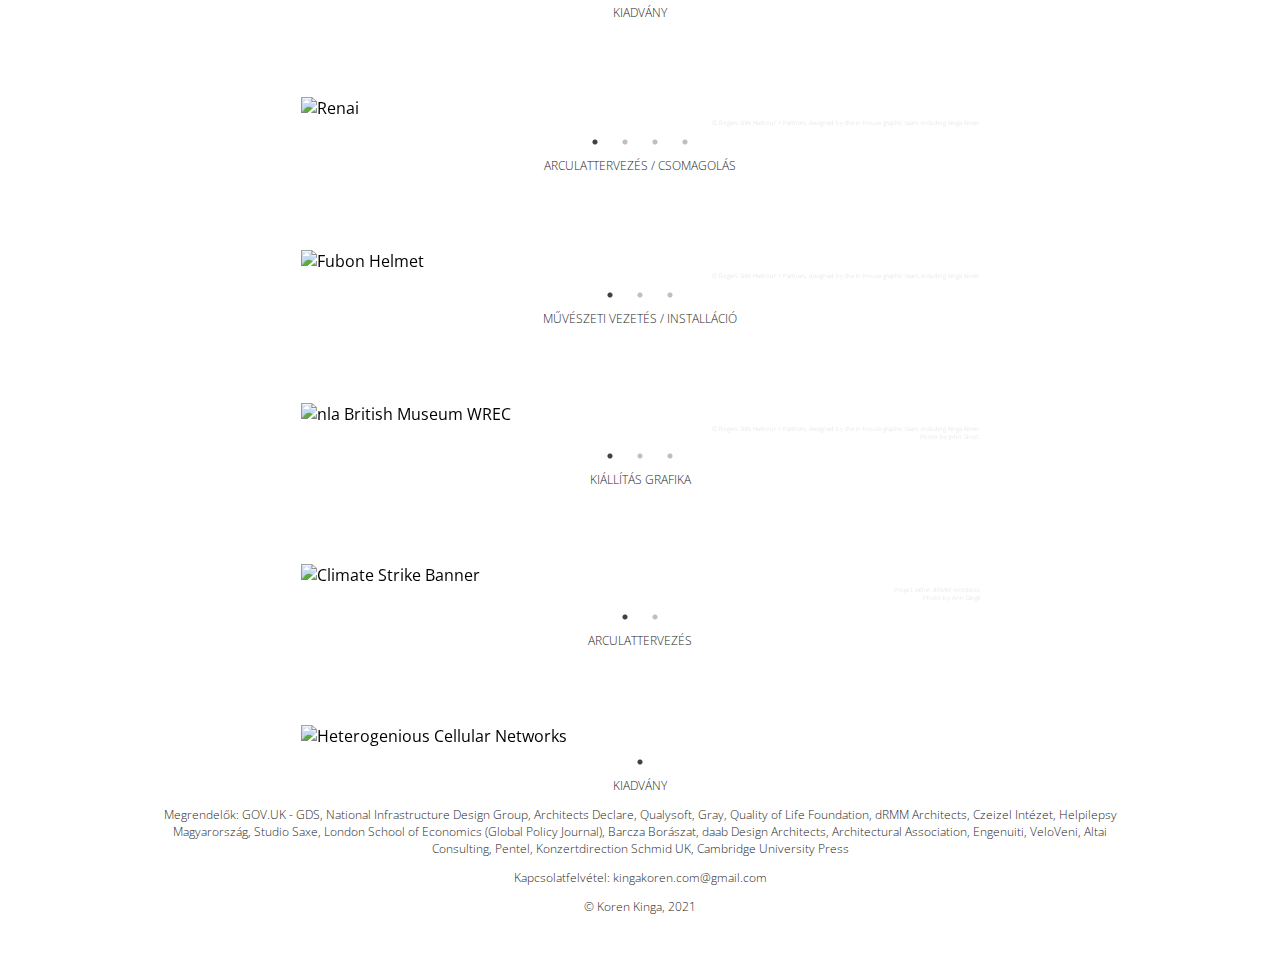
==== commit f50f9ad0: "Copy update" ====
--- a/hu.html
+++ b/hu.html
@@ -17,11 +17,7 @@
   </div>
 <h1>KOREN KINGA</h1>
 <h2>
-  <p>Design manager, tervezőgrafikus és diplomás angol nyelvű lektor vagyok.</p>
-  <p>Rendszer- és folyamattervezői munkámban a stratégia kidolgozása, a lényegi információ felépítése és annak alkalmazására történik., ezzel segítve a munkafolyamatot, olyan vizuális kommunikációs nyelvezetet használva, amely inspiráló és informatív, ezzel egyedi felhasználói élményt biztosítva.</p>
-  <p>Tudásom és többéves, széleskörű szakmai tapasztalatom magában foglalja a koncepció- és arculattervezést, vizuális nyelvezetet és stratégiai felépítést, kiadványszerkesztést, adat megjelenítést és kiállítások/3D-s elemek tervezését.</p>
-  <p>Kritikus gondolkodó vagyok és élvezem a kreatív problémamegoldást, összetett tervezési feladatok kidolgozását és megoldását különféle vizuális elemek segítségével.</p>
-  <p>Számomra a grafikus tervezés több, mint esztétika. Egy rendszer, ami információt kommunikál, értelmet ad, miközben vizuális egyensúlyt biztosít.</p>
+  <p>Tervezőgrafika | Design Management | Stratégia | Angol nyelvű lektorálás</p>
 </h2>
 
 <section>
@@ -391,7 +387,7 @@
   <h2>KIADVÁNY</h2>
 
   <h3>
-    <p>Megrendelők: GOV.UK - GDS, National Infrastructure Design Group, Architects Declare, Qualysoft, Gray, Quality of Life Foundation, dRMM Architects, Czeizel Intézet, Helpilepsy Magyarország, Studio Saxe, London School of Economics (Global Policy Journal), Barcza Borászat, daab Design Architects, Architectural Association, Engenuiti, VeloVeni, Altai Consulting, Pentel, Konzertdirection Schmid UK, Cambridge University Press<p>To get in touch, message me at kingakoren.com@gmail.com</p>
+    <p>Megrendelők: GOV.UK - GDS, National Infrastructure Design Group, Architects Declare, Qualysoft, Gray, Quality of Life Foundation, dRMM Architects, Czeizel Intézet, Helpilepsy Magyarország, Studio Saxe, London School of Economics (Global Policy Journal), Barcza Borászat, daab Design Architects, Architectural Association, Engenuiti, VeloVeni, Altai Consulting, Pentel, Konzertdirection Schmid UK, Cambridge University Press</p>
     <p>Kapcsolatfelvétel: kingakoren.com@gmail.com</p>
     <p></p>
     <p></p>
